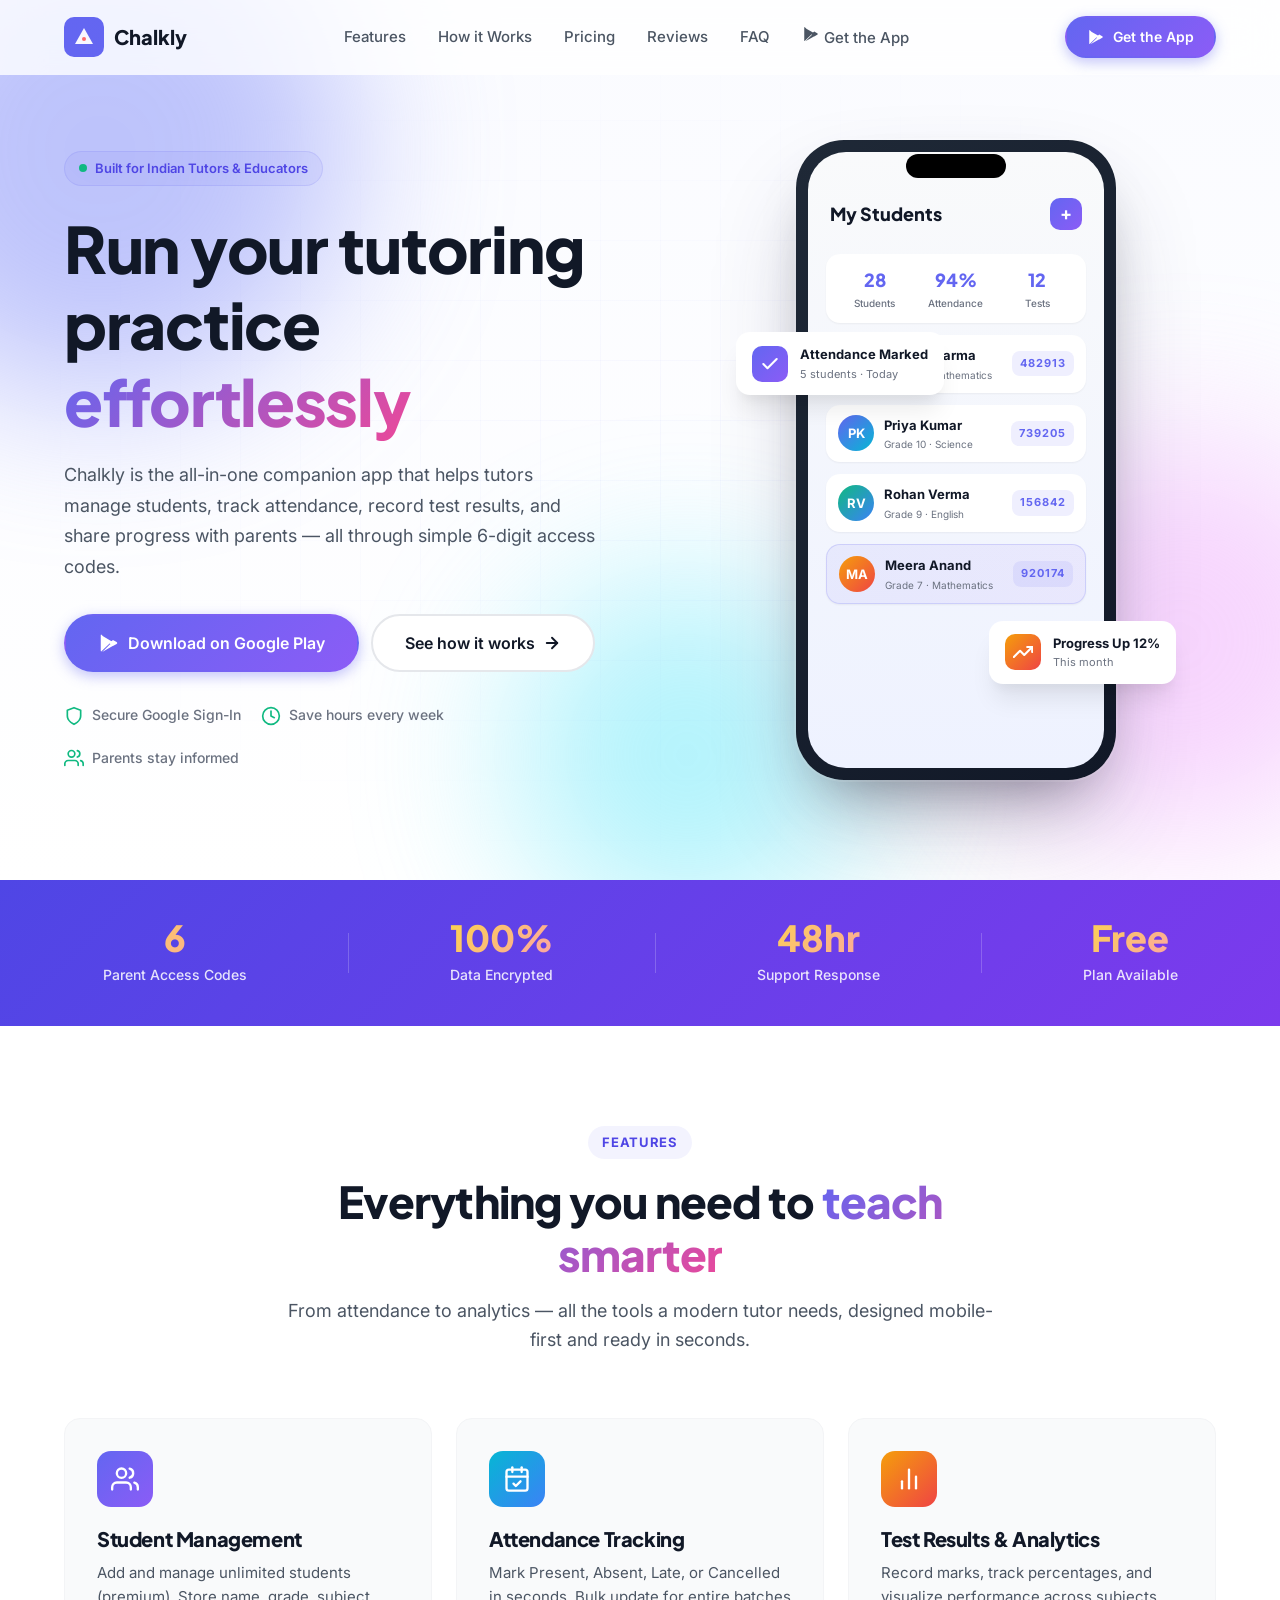
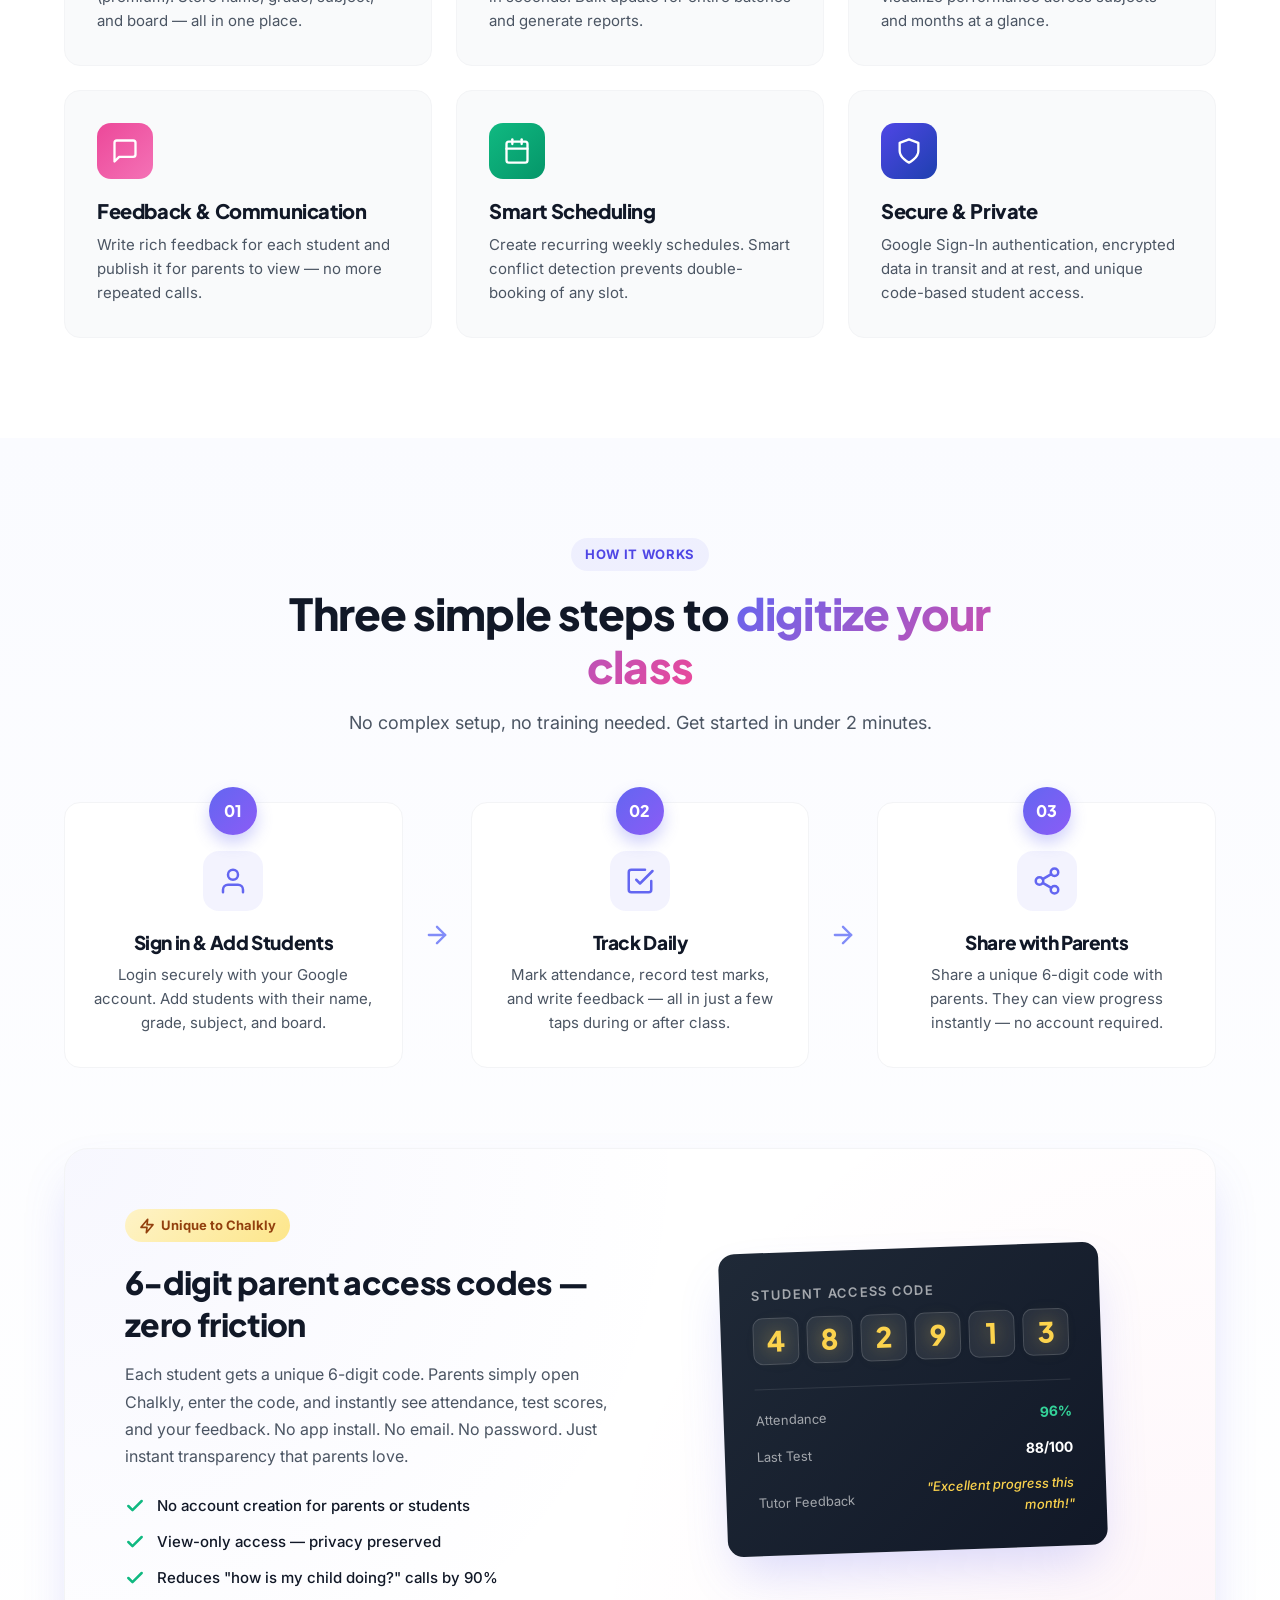
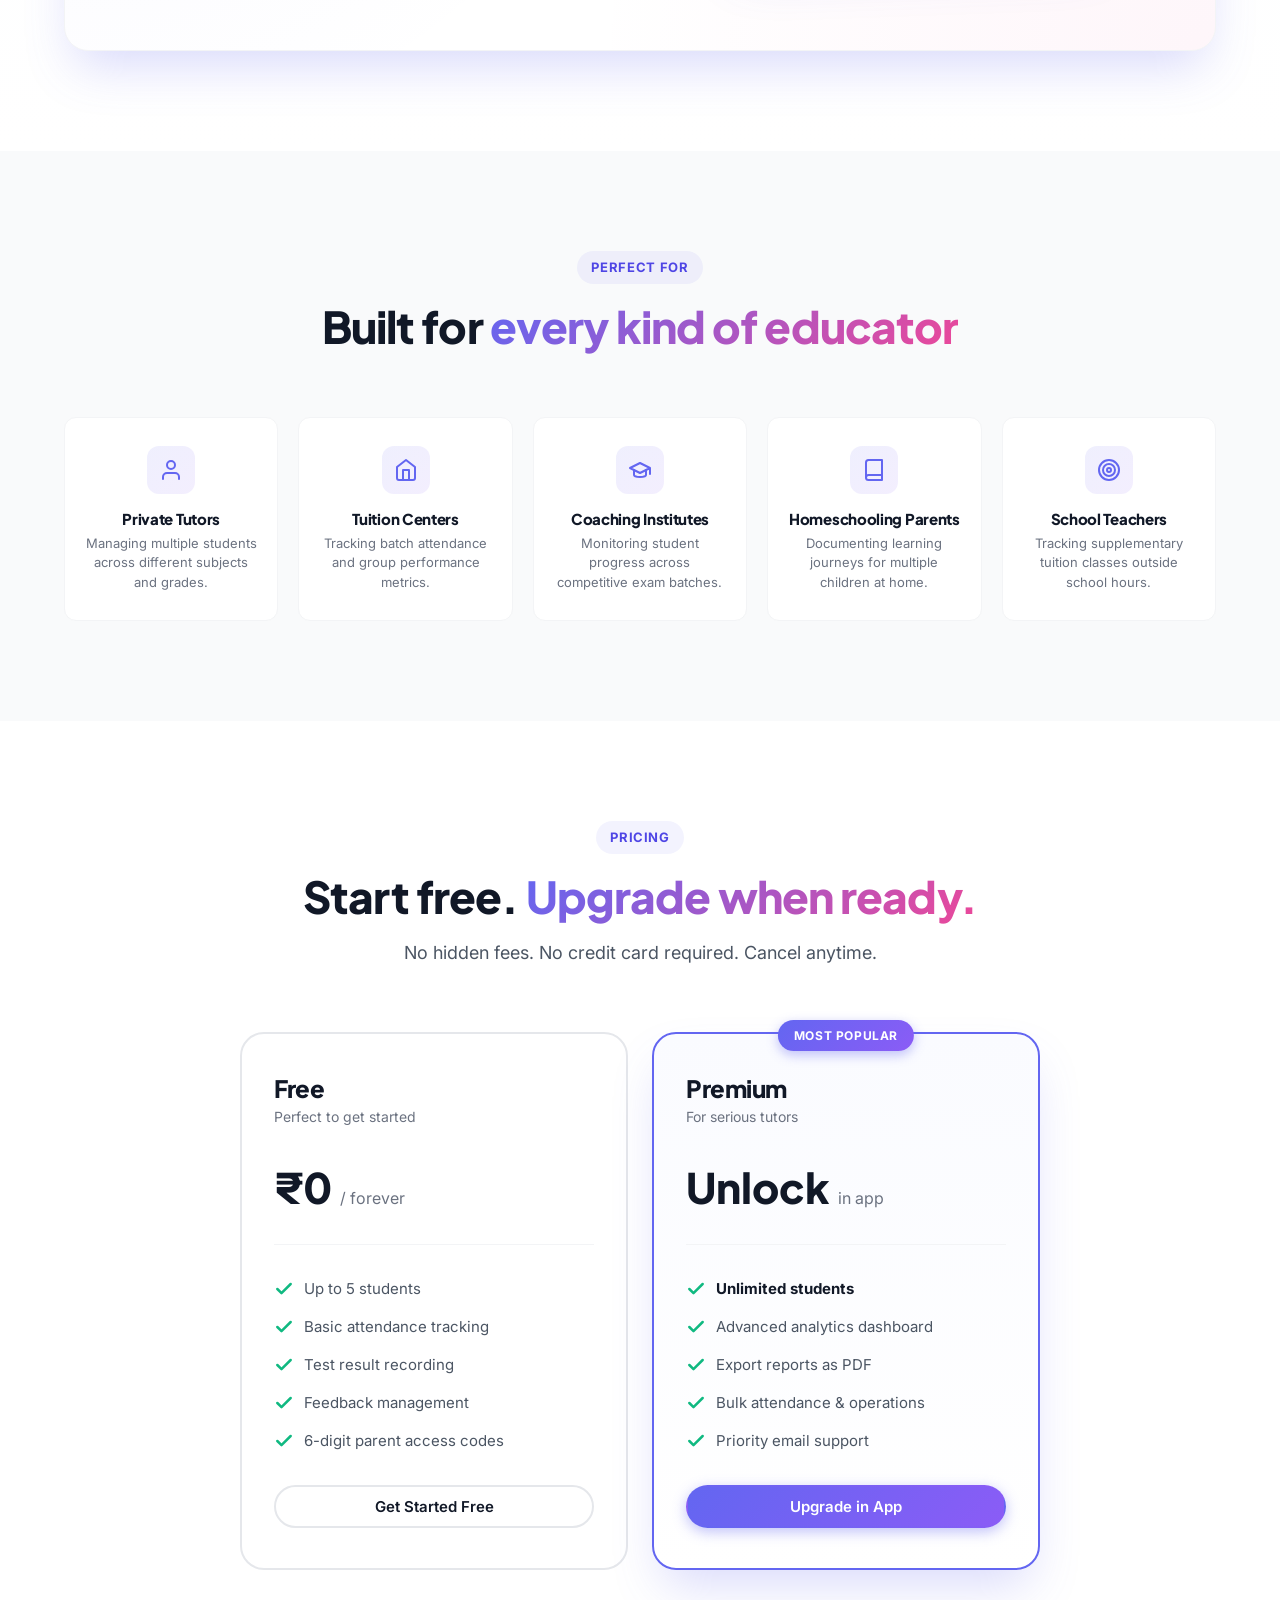
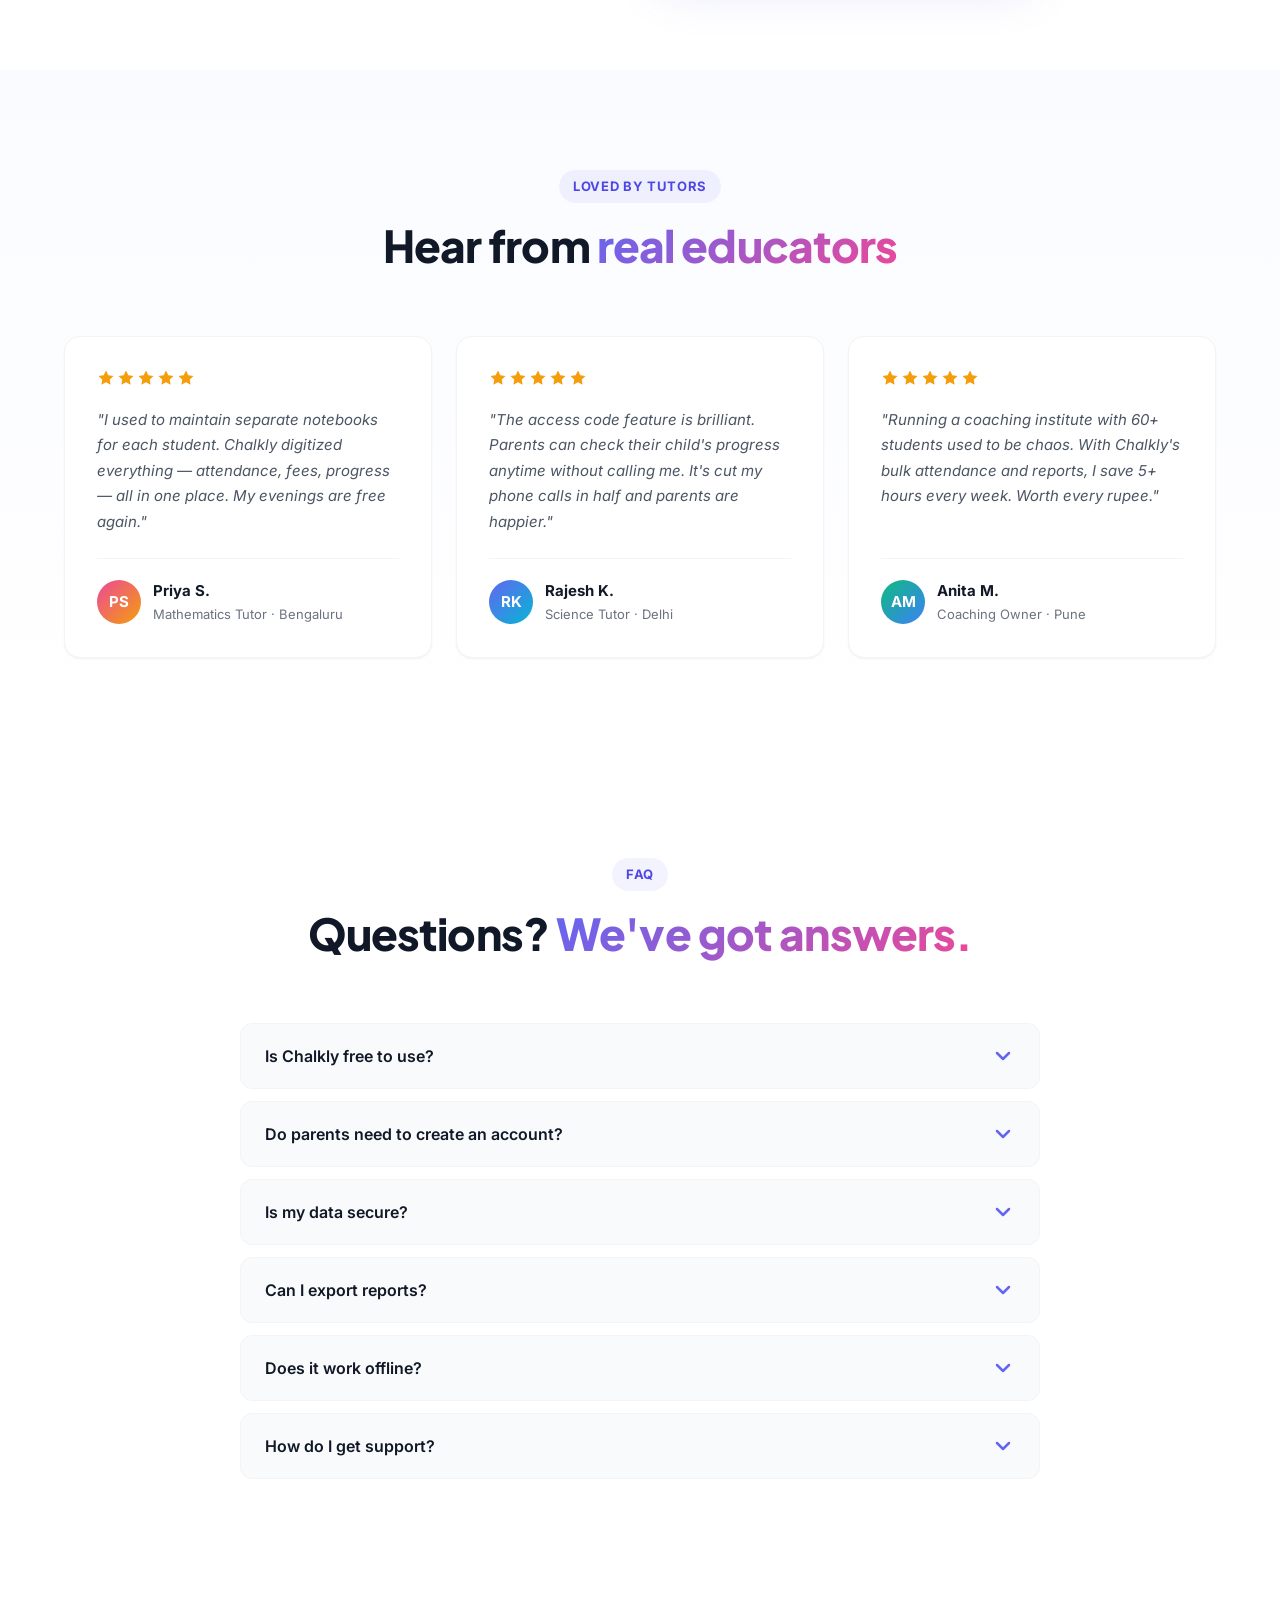
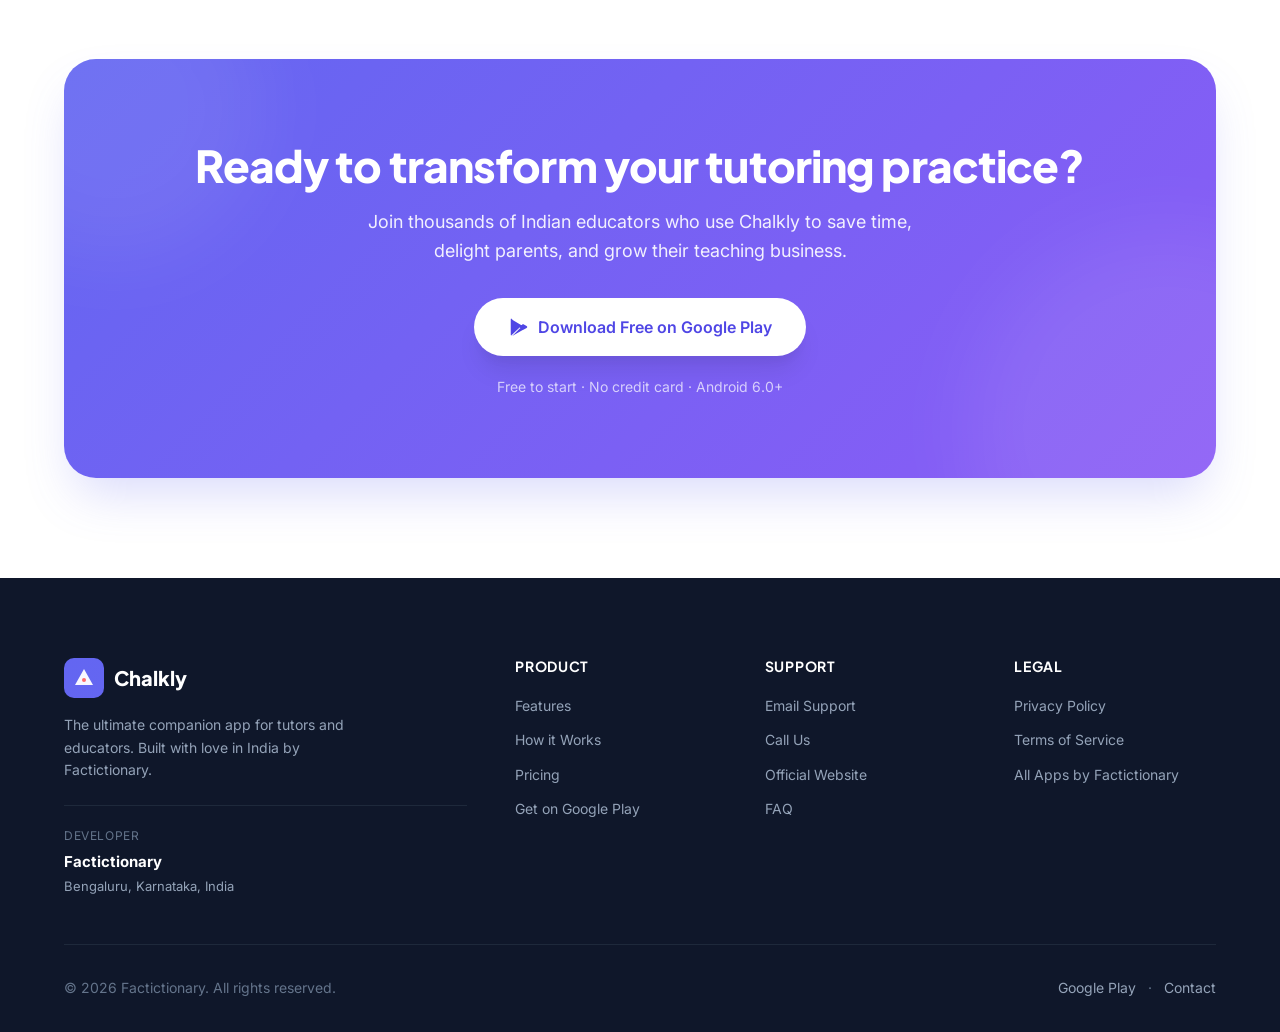
==== index.html @ 1efca24e "Add files via upload" ====
<!DOCTYPE html>
<html lang="en">
<head>
    <meta charset="UTF-8">
    <meta name="viewport" content="width=device-width, initial-scale=1.0">
    <title>Chalkly - Tutor's Assistant | Smart Teaching Management App</title>
    <meta name="description" content="Chalkly is the ultimate companion app for tutors and educators. Manage students, track attendance, monitor test results, and share progress with parents through simple access codes.">
    <meta name="keywords" content="tutor app, teaching assistant, student management, attendance tracking, education app, Chalkly, Factictionary, tutor software India">
    <meta name="author" content="Factictionary">
    <meta property="og:title" content="Chalkly - Tutor's Assistant">
    <meta property="og:description" content="The ultimate companion app for tutors. Manage students, attendance, tests, and parent communication in one place.">
    <meta property="og:type" content="website">
    <meta property="og:url" content="https://chalkly.factictionary.in">
    <link rel="canonical" href="https://chalkly.factictionary.in">
    <link rel="preconnect" href="https://fonts.googleapis.com">
    <link rel="preconnect" href="https://fonts.gstatic.com" crossorigin>
    <link href="https://fonts.googleapis.com/css2?family=Inter:wght@400;500;600;700;800;900&family=Plus+Jakarta+Sans:wght@600;700;800&display=swap" rel="stylesheet">
    <link rel="stylesheet" href="styles.css">
    <link rel="icon" type="image/svg+xml" href="assets/favicon.svg">
</head>
<body>

<!-- ============== NAVIGATION ============== -->
<nav class="navbar" id="navbar">
    <div class="container nav-container">
        <a href="#home" class="nav-brand">
            <span class="brand-logo">
                <svg viewBox="0 0 40 40" fill="none" xmlns="http://www.w3.org/2000/svg">
                    <rect width="40" height="40" rx="10" fill="url(#brandGrad)"/>
                    <path d="M11 27L20 11L29 27H11Z" fill="white" opacity="0.95"/>
                    <circle cx="20" cy="22" r="2" fill="#FF6B6B"/>
                    <defs>
                        <linearGradient id="brandGrad" x1="0" y1="0" x2="40" y2="40">
                            <stop offset="0%" stop-color="#6366F1"/>
                            <stop offset="100%" stop-color="#8B5CF6"/>
                        </linearGradient>
                    </defs>
                </svg>
            </span>
            <span class="brand-text">Chalkly</span>
        </a>
        <div class="nav-links" id="navLinks">
            <a href="#features">Features</a>
            <a href="#how-it-works">How it Works</a>
            <a href="#pricing">Pricing</a>
            <a href="#testimonials">Reviews</a>
            <a href="#faq">FAQ</a>
            <a href="https://play.google.com/store/apps/details?id=in.factictionary.chalkly" target="_blank" rel="noopener" class="nav-mobile-cta">
                <svg width="18" height="18" viewBox="0 0 24 24" fill="currentColor"><path d="M3 20.5V3.5c0-.4.2-.7.5-.9l9.7 9.4-9.7 9.4c-.3-.2-.5-.5-.5-.9zm10.4-7.5L4.6 4.2l12.4 7.2-3.6 1.6zm0 0l3.6 1.6-12.4 7.2 8.8-8.8zM21 12c0 .5-.3.9-.7 1.1l-4 2.3-3.7-3.4 3.7-3.4 4 2.3c.4.2.7.6.7 1.1z"/></svg>
                Get the App
            </a>
        </div>
        <a href="https://play.google.com/store/apps/details?id=in.factictionary.chalkly" target="_blank" rel="noopener" class="btn btn-primary nav-cta">
            <svg width="18" height="18" viewBox="0 0 24 24" fill="currentColor"><path d="M3 20.5V3.5c0-.4.2-.7.5-.9l9.7 9.4-9.7 9.4c-.3-.2-.5-.5-.5-.9zm10.4-7.5L4.6 4.2l12.4 7.2-3.6 1.6zm0 0l3.6 1.6-12.4 7.2 8.8-8.8zM21 12c0 .5-.3.9-.7 1.1l-4 2.3-3.7-3.4 3.7-3.4 4 2.3c.4.2.7.6.7 1.1z"/></svg>
            Get the App
        </a>
        <button class="nav-toggle" id="navToggle" aria-label="Menu">
            <span></span><span></span><span></span>
        </button>
    </div>
</nav>
<div class="nav-overlay" id="navOverlay"></div>

<!-- ============== HERO SECTION ============== -->
<section class="hero" id="home">
    <div class="hero-bg">
        <div class="blob blob-1"></div>
        <div class="blob blob-2"></div>
        <div class="blob blob-3"></div>
        <div class="grid-overlay"></div>
    </div>
    <div class="container hero-container">
        <div class="hero-content">
            <div class="hero-badge">
                <span class="pulse-dot"></span>
                <span>Built for Indian Tutors & Educators</span>
            </div>
            <h1 class="hero-title">
                Run your tutoring<br>
                practice <span class="text-gradient">effortlessly</span>
            </h1>
            <p class="hero-subtitle">
                Chalkly is the all-in-one companion app that helps tutors manage students,
                track attendance, record test results, and share progress with parents —
                all through simple 6-digit access codes.
            </p>
            <div class="hero-actions">
                <a href="https://play.google.com/store/apps/details?id=in.factictionary.chalkly" target="_blank" rel="noopener" class="btn btn-primary btn-lg">
                    <svg width="22" height="22" viewBox="0 0 24 24" fill="currentColor"><path d="M3 20.5V3.5c0-.4.2-.7.5-.9l9.7 9.4-9.7 9.4c-.3-.2-.5-.5-.5-.9zm10.4-7.5L4.6 4.2l12.4 7.2-3.6 1.6zm0 0l3.6 1.6-12.4 7.2 8.8-8.8zM21 12c0 .5-.3.9-.7 1.1l-4 2.3-3.7-3.4 3.7-3.4 4 2.3c.4.2.7.6.7 1.1z"/></svg>
                    Download on Google Play
                </a>
                <a href="#how-it-works" class="btn btn-secondary btn-lg">
                    See how it works
                    <svg width="18" height="18" viewBox="0 0 24 24" fill="none" stroke="currentColor" stroke-width="2.5" stroke-linecap="round" stroke-linejoin="round"><line x1="5" y1="12" x2="19" y2="12"/><polyline points="12 5 19 12 12 19"/></svg>
                </a>
            </div>
            <div class="hero-trust">
                <div class="trust-item">
                    <svg width="20" height="20" viewBox="0 0 24 24" fill="none" stroke="currentColor" stroke-width="2" stroke-linecap="round" stroke-linejoin="round"><path d="M12 22s8-4 8-10V5l-8-3-8 3v7c0 6 8 10 8 10z"/></svg>
                    <span>Secure Google Sign-In</span>
                </div>
                <div class="trust-item">
                    <svg width="20" height="20" viewBox="0 0 24 24" fill="none" stroke="currentColor" stroke-width="2" stroke-linecap="round" stroke-linejoin="round"><circle cx="12" cy="12" r="10"/><polyline points="12 6 12 12 16 14"/></svg>
                    <span>Save hours every week</span>
                </div>
                <div class="trust-item">
                    <svg width="20" height="20" viewBox="0 0 24 24" fill="none" stroke="currentColor" stroke-width="2" stroke-linecap="round" stroke-linejoin="round"><path d="M17 21v-2a4 4 0 0 0-4-4H5a4 4 0 0 0-4 4v2"/><circle cx="9" cy="7" r="4"/><path d="M23 21v-2a4 4 0 0 0-3-3.87"/><path d="M16 3.13a4 4 0 0 1 0 7.75"/></svg>
                    <span>Parents stay informed</span>
                </div>
            </div>
        </div>
        <div class="hero-visual">
            <div class="phone-mockup">
                <div class="phone-frame">
                    <div class="phone-notch"></div>
                    <div class="phone-screen">
                        <div class="app-header-bar">
                            <div class="app-bar-title">My Students</div>
                            <div class="app-bar-icon">+</div>
                        </div>
                        <div class="app-stats-row">
                            <div class="mini-stat">
                                <div class="mini-stat-num">28</div>
                                <div class="mini-stat-label">Students</div>
                            </div>
                            <div class="mini-stat">
                                <div class="mini-stat-num">94%</div>
                                <div class="mini-stat-label">Attendance</div>
                            </div>
                            <div class="mini-stat">
                                <div class="mini-stat-num">12</div>
                                <div class="mini-stat-label">Tests</div>
                            </div>
                        </div>
                        <div class="app-card">
                            <div class="card-avatar avatar-1">AS</div>
                            <div class="card-info">
                                <div class="card-name">Aarav Sharma</div>
                                <div class="card-meta">Grade 8 · Mathematics</div>
                            </div>
                            <div class="card-code">482913</div>
                        </div>
                        <div class="app-card">
                            <div class="card-avatar avatar-2">PK</div>
                            <div class="card-info">
                                <div class="card-name">Priya Kumar</div>
                                <div class="card-meta">Grade 10 · Science</div>
                            </div>
                            <div class="card-code">739205</div>
                        </div>
                        <div class="app-card">
                            <div class="card-avatar avatar-3">RV</div>
                            <div class="card-info">
                                <div class="card-name">Rohan Verma</div>
                                <div class="card-meta">Grade 9 · English</div>
                            </div>
                            <div class="card-code">156842</div>
                        </div>
                        <div class="app-card highlight">
                            <div class="card-avatar avatar-4">MA</div>
                            <div class="card-info">
                                <div class="card-name">Meera Anand</div>
                                <div class="card-meta">Grade 7 · Mathematics</div>
                            </div>
                            <div class="card-code">920174</div>
                        </div>
                    </div>
                </div>
                <div class="floating-card fc-1">
                    <div class="fc-icon">
                        <svg width="20" height="20" viewBox="0 0 24 24" fill="none" stroke="white" stroke-width="2.5" stroke-linecap="round" stroke-linejoin="round"><polyline points="20 6 9 17 4 12"/></svg>
                    </div>
                    <div>
                        <div class="fc-title">Attendance Marked</div>
                        <div class="fc-sub">5 students · Today</div>
                    </div>
                </div>
                <div class="floating-card fc-2">
                    <div class="fc-icon" style="background: linear-gradient(135deg, #F59E0B, #EF4444);">
                        <svg width="20" height="20" viewBox="0 0 24 24" fill="none" stroke="white" stroke-width="2.5" stroke-linecap="round" stroke-linejoin="round"><polyline points="23 6 13.5 15.5 8.5 10.5 1 18"/><polyline points="17 6 23 6 23 12"/></svg>
                    </div>
                    <div>
                        <div class="fc-title">Progress Up 12%</div>
                        <div class="fc-sub">This month</div>
                    </div>
                </div>
            </div>
        </div>
    </div>
</section>

<!-- ============== STATS BAR ============== -->
<section class="stats-bar">
    <div class="container stats-container">
        <div class="stat-item">
            <div class="stat-num">6-digit</div>
            <div class="stat-label">Parent Access Codes</div>
        </div>
        <div class="stat-divider"></div>
        <div class="stat-item">
            <div class="stat-num">100%</div>
            <div class="stat-label">Data Encrypted</div>
        </div>
        <div class="stat-divider"></div>
        <div class="stat-item">
            <div class="stat-num">48hr</div>
            <div class="stat-label">Support Response</div>
        </div>
        <div class="stat-divider"></div>
        <div class="stat-item">
            <div class="stat-num">Free</div>
            <div class="stat-label">Plan Available</div>
        </div>
    </div>
</section>

<!-- ============== FEATURES ============== -->
<section class="features" id="features">
    <div class="container">
        <div class="section-header">
            <span class="section-tag">Features</span>
            <h2 class="section-title">Everything you need to <span class="text-gradient">teach smarter</span></h2>
            <p class="section-subtitle">From attendance to analytics — all the tools a modern tutor needs, designed mobile-first and ready in seconds.</p>
        </div>
        <div class="features-grid">
            <div class="feature-card">
                <div class="feature-icon icon-1">
                    <svg viewBox="0 0 24 24" fill="none" stroke="currentColor" stroke-width="2" stroke-linecap="round" stroke-linejoin="round"><path d="M17 21v-2a4 4 0 0 0-4-4H5a4 4 0 0 0-4 4v2"/><circle cx="9" cy="7" r="4"/><path d="M23 21v-2a4 4 0 0 0-3-3.87"/><path d="M16 3.13a4 4 0 0 1 0 7.75"/></svg>
                </div>
                <h3>Student Management</h3>
                <p>Add and manage unlimited students (premium). Store name, grade, subject, and board — all in one place.</p>
            </div>
            <div class="feature-card">
                <div class="feature-icon icon-2">
                    <svg viewBox="0 0 24 24" fill="none" stroke="currentColor" stroke-width="2" stroke-linecap="round" stroke-linejoin="round"><rect x="3" y="4" width="18" height="18" rx="2" ry="2"/><line x1="16" y1="2" x2="16" y2="6"/><line x1="8" y1="2" x2="8" y2="6"/><line x1="3" y1="10" x2="21" y2="10"/><polyline points="9 16 11 18 15 14"/></svg>
                </div>
                <h3>Attendance Tracking</h3>
                <p>Mark Present, Absent, Late, or Cancelled in seconds. Bulk update for entire batches and generate reports.</p>
            </div>
            <div class="feature-card">
                <div class="feature-icon icon-3">
                    <svg viewBox="0 0 24 24" fill="none" stroke="currentColor" stroke-width="2" stroke-linecap="round" stroke-linejoin="round"><line x1="18" y1="20" x2="18" y2="10"/><line x1="12" y1="20" x2="12" y2="4"/><line x1="6" y1="20" x2="6" y2="14"/></svg>
                </div>
                <h3>Test Results & Analytics</h3>
                <p>Record marks, track percentages, and visualize performance across subjects and months at a glance.</p>
            </div>
            <div class="feature-card">
                <div class="feature-icon icon-4">
                    <svg viewBox="0 0 24 24" fill="none" stroke="currentColor" stroke-width="2" stroke-linecap="round" stroke-linejoin="round"><path d="M21 15a2 2 0 0 1-2 2H7l-4 4V5a2 2 0 0 1 2-2h14a2 2 0 0 1 2 2z"/></svg>
                </div>
                <h3>Feedback & Communication</h3>
                <p>Write rich feedback for each student and publish it for parents to view — no more repeated calls.</p>
            </div>
            <div class="feature-card">
                <div class="feature-icon icon-5">
                    <svg viewBox="0 0 24 24" fill="none" stroke="currentColor" stroke-width="2" stroke-linecap="round" stroke-linejoin="round"><rect x="3" y="4" width="18" height="18" rx="2" ry="2"/><line x1="16" y1="2" x2="16" y2="6"/><line x1="8" y1="2" x2="8" y2="6"/><line x1="3" y1="10" x2="21" y2="10"/></svg>
                </div>
                <h3>Smart Scheduling</h3>
                <p>Create recurring weekly schedules. Smart conflict detection prevents double-booking of any slot.</p>
            </div>
            <div class="feature-card">
                <div class="feature-icon icon-6">
                    <svg viewBox="0 0 24 24" fill="none" stroke="currentColor" stroke-width="2" stroke-linecap="round" stroke-linejoin="round"><path d="M12 22s8-4 8-10V5l-8-3-8 3v7c0 6 8 10 8 10z"/></svg>
                </div>
                <h3>Secure & Private</h3>
                <p>Google Sign-In authentication, encrypted data in transit and at rest, and unique code-based student access.</p>
            </div>
        </div>
    </div>
</section>

<!-- ============== HOW IT WORKS ============== -->
<section class="how-it-works" id="how-it-works">
    <div class="container">
        <div class="section-header">
            <span class="section-tag">How it works</span>
            <h2 class="section-title">Three simple steps to <span class="text-gradient">digitize your class</span></h2>
            <p class="section-subtitle">No complex setup, no training needed. Get started in under 2 minutes.</p>
        </div>
        <div class="steps-grid">
            <div class="step-card">
                <div class="step-number">01</div>
                <div class="step-icon">
                    <svg viewBox="0 0 24 24" fill="none" stroke="currentColor" stroke-width="2" stroke-linecap="round" stroke-linejoin="round"><path d="M20 21v-2a4 4 0 0 0-4-4H8a4 4 0 0 0-4 4v2"/><circle cx="12" cy="7" r="4"/></svg>
                </div>
                <h3>Sign in & Add Students</h3>
                <p>Login securely with your Google account. Add students with their name, grade, subject, and board.</p>
            </div>
            <div class="step-arrow">
                <svg viewBox="0 0 24 24" fill="none" stroke="currentColor" stroke-width="2" stroke-linecap="round" stroke-linejoin="round"><line x1="5" y1="12" x2="19" y2="12"/><polyline points="12 5 19 12 12 19"/></svg>
            </div>
            <div class="step-card">
                <div class="step-number">02</div>
                <div class="step-icon">
                    <svg viewBox="0 0 24 24" fill="none" stroke="currentColor" stroke-width="2" stroke-linecap="round" stroke-linejoin="round"><polyline points="9 11 12 14 22 4"/><path d="M21 12v7a2 2 0 0 1-2 2H5a2 2 0 0 1-2-2V5a2 2 0 0 1 2-2h11"/></svg>
                </div>
                <h3>Track Daily</h3>
                <p>Mark attendance, record test marks, and write feedback — all in just a few taps during or after class.</p>
            </div>
            <div class="step-arrow">
                <svg viewBox="0 0 24 24" fill="none" stroke="currentColor" stroke-width="2" stroke-linecap="round" stroke-linejoin="round"><line x1="5" y1="12" x2="19" y2="12"/><polyline points="12 5 19 12 12 19"/></svg>
            </div>
            <div class="step-card">
                <div class="step-number">03</div>
                <div class="step-icon">
                    <svg viewBox="0 0 24 24" fill="none" stroke="currentColor" stroke-width="2" stroke-linecap="round" stroke-linejoin="round"><circle cx="18" cy="5" r="3"/><circle cx="6" cy="12" r="3"/><circle cx="18" cy="19" r="3"/><line x1="8.59" y1="13.51" x2="15.42" y2="17.49"/><line x1="15.41" y1="6.51" x2="8.59" y2="10.49"/></svg>
                </div>
                <h3>Share with Parents</h3>
                <p>Share a unique 6-digit code with parents. They can view progress instantly — no account required.</p>
            </div>
        </div>

        <!-- Highlighted feature: 6-digit access -->
        <div class="highlight-feature">
            <div class="highlight-content">
                <div class="highlight-tag">
                    <svg width="16" height="16" viewBox="0 0 24 24" fill="none" stroke="currentColor" stroke-width="2.5" stroke-linecap="round" stroke-linejoin="round"><polygon points="13 2 3 14 12 14 11 22 21 10 12 10 13 2"/></svg>
                    Unique to Chalkly
                </div>
                <h3>6-digit parent access codes — zero friction</h3>
                <p>Each student gets a unique 6-digit code. Parents simply open Chalkly, enter the code, and instantly see attendance, test scores, and your feedback. No app install. No email. No password. Just instant transparency that parents love.</p>
                <ul class="highlight-list">
                    <li>
                        <svg width="20" height="20" viewBox="0 0 24 24" fill="none" stroke="currentColor" stroke-width="3" stroke-linecap="round" stroke-linejoin="round"><polyline points="20 6 9 17 4 12"/></svg>
                        No account creation for parents or students
                    </li>
                    <li>
                        <svg width="20" height="20" viewBox="0 0 24 24" fill="none" stroke="currentColor" stroke-width="3" stroke-linecap="round" stroke-linejoin="round"><polyline points="20 6 9 17 4 12"/></svg>
                        View-only access — privacy preserved
                    </li>
                    <li>
                        <svg width="20" height="20" viewBox="0 0 24 24" fill="none" stroke="currentColor" stroke-width="3" stroke-linecap="round" stroke-linejoin="round"><polyline points="20 6 9 17 4 12"/></svg>
                        Reduces "how is my child doing?" calls by 90%
                    </li>
                </ul>
            </div>
            <div class="highlight-visual">
                <div class="code-display">
                    <div class="code-label">Student Access Code</div>
                    <div class="code-digits">
                        <span>4</span><span>8</span><span>2</span><span>9</span><span>1</span><span>3</span>
                    </div>
                    <div class="code-result">
                        <div class="result-row">
                            <div class="result-label">Attendance</div>
                            <div class="result-value success">96%</div>
                        </div>
                        <div class="result-row">
                            <div class="result-label">Last Test</div>
                            <div class="result-value">88/100</div>
                        </div>
                        <div class="result-row">
                            <div class="result-label">Tutor Feedback</div>
                            <div class="result-value feedback">"Excellent progress this month!"</div>
                        </div>
                    </div>
                </div>
            </div>
        </div>
    </div>
</section>

<!-- ============== USE CASES ============== -->
<section class="use-cases">
    <div class="container">
        <div class="section-header">
            <span class="section-tag">Perfect for</span>
            <h2 class="section-title">Built for <span class="text-gradient">every kind of educator</span></h2>
        </div>
        <div class="usecase-grid">
            <div class="usecase-card">
                <div class="usecase-icon">
                    <svg viewBox="0 0 24 24" fill="none" stroke="currentColor" stroke-width="2" stroke-linecap="round" stroke-linejoin="round"><path d="M20 21v-2a4 4 0 0 0-4-4H8a4 4 0 0 0-4 4v2"/><circle cx="12" cy="7" r="4"/></svg>
                </div>
                <h4>Private Tutors</h4>
                <p>Managing multiple students across different subjects and grades.</p>
            </div>
            <div class="usecase-card">
                <div class="usecase-icon">
                    <svg viewBox="0 0 24 24" fill="none" stroke="currentColor" stroke-width="2" stroke-linecap="round" stroke-linejoin="round"><path d="M3 9l9-7 9 7v11a2 2 0 0 1-2 2H5a2 2 0 0 1-2-2z"/><polyline points="9 22 9 12 15 12 15 22"/></svg>
                </div>
                <h4>Tuition Centers</h4>
                <p>Tracking batch attendance and group performance metrics.</p>
            </div>
            <div class="usecase-card">
                <div class="usecase-icon">
                    <svg viewBox="0 0 24 24" fill="none" stroke="currentColor" stroke-width="2" stroke-linecap="round" stroke-linejoin="round"><path d="M22 10v6M2 10l10-5 10 5-10 5z"/><path d="M6 12v5c0 1.1 2.7 2 6 2s6-.9 6-2v-5"/></svg>
                </div>
                <h4>Coaching Institutes</h4>
                <p>Monitoring student progress across competitive exam batches.</p>
            </div>
            <div class="usecase-card">
                <div class="usecase-icon">
                    <svg viewBox="0 0 24 24" fill="none" stroke="currentColor" stroke-width="2" stroke-linecap="round" stroke-linejoin="round"><path d="M4 19.5A2.5 2.5 0 0 1 6.5 17H20"/><path d="M6.5 2H20v20H6.5A2.5 2.5 0 0 1 4 19.5v-15A2.5 2.5 0 0 1 6.5 2z"/></svg>
                </div>
                <h4>Homeschooling Parents</h4>
                <p>Documenting learning journeys for multiple children at home.</p>
            </div>
            <div class="usecase-card">
                <div class="usecase-icon">
                    <svg viewBox="0 0 24 24" fill="none" stroke="currentColor" stroke-width="2" stroke-linecap="round" stroke-linejoin="round"><circle cx="12" cy="12" r="10"/><circle cx="12" cy="12" r="6"/><circle cx="12" cy="12" r="2"/></svg>
                </div>
                <h4>School Teachers</h4>
                <p>Tracking supplementary tuition classes outside school hours.</p>
            </div>
        </div>
    </div>
</section>

<!-- ============== PRICING ============== -->
<section class="pricing" id="pricing">
    <div class="container">
        <div class="section-header">
            <span class="section-tag">Pricing</span>
            <h2 class="section-title">Start free. <span class="text-gradient">Upgrade when ready.</span></h2>
            <p class="section-subtitle">No hidden fees. No credit card required. Cancel anytime.</p>
        </div>
        <div class="pricing-grid">
            <div class="pricing-card">
                <div class="pricing-header">
                    <h3>Free</h3>
                    <p>Perfect to get started</p>
                </div>
                <div class="pricing-amount">
                    <span class="price">₹0</span>
                    <span class="period">/ forever</span>
                </div>
                <ul class="pricing-features">
                    <li>
                        <svg width="20" height="20" viewBox="0 0 24 24" fill="none" stroke="currentColor" stroke-width="3" stroke-linecap="round" stroke-linejoin="round"><polyline points="20 6 9 17 4 12"/></svg>
                        Up to 5 students
                    </li>
                    <li>
                        <svg width="20" height="20" viewBox="0 0 24 24" fill="none" stroke="currentColor" stroke-width="3" stroke-linecap="round" stroke-linejoin="round"><polyline points="20 6 9 17 4 12"/></svg>
                        Basic attendance tracking
                    </li>
                    <li>
                        <svg width="20" height="20" viewBox="0 0 24 24" fill="none" stroke="currentColor" stroke-width="3" stroke-linecap="round" stroke-linejoin="round"><polyline points="20 6 9 17 4 12"/></svg>
                        Test result recording
                    </li>
                    <li>
                        <svg width="20" height="20" viewBox="0 0 24 24" fill="none" stroke="currentColor" stroke-width="3" stroke-linecap="round" stroke-linejoin="round"><polyline points="20 6 9 17 4 12"/></svg>
                        Feedback management
                    </li>
                    <li>
                        <svg width="20" height="20" viewBox="0 0 24 24" fill="none" stroke="currentColor" stroke-width="3" stroke-linecap="round" stroke-linejoin="round"><polyline points="20 6 9 17 4 12"/></svg>
                        6-digit parent access codes
                    </li>
                </ul>
                <a href="https://play.google.com/store/apps/details?id=in.factictionary.chalkly" target="_blank" rel="noopener" class="btn btn-secondary btn-full">
                    Get Started Free
                </a>
            </div>
            <div class="pricing-card featured">
                <div class="pricing-badge">Most Popular</div>
                <div class="pricing-header">
                    <h3>Premium</h3>
                    <p>For serious tutors</p>
                </div>
                <div class="pricing-amount">
                    <span class="price">Unlock</span>
                    <span class="period">in app</span>
                </div>
                <ul class="pricing-features">
                    <li>
                        <svg width="20" height="20" viewBox="0 0 24 24" fill="none" stroke="currentColor" stroke-width="3" stroke-linecap="round" stroke-linejoin="round"><polyline points="20 6 9 17 4 12"/></svg>
                        <strong>Unlimited students</strong>
                    </li>
                    <li>
                        <svg width="20" height="20" viewBox="0 0 24 24" fill="none" stroke="currentColor" stroke-width="3" stroke-linecap="round" stroke-linejoin="round"><polyline points="20 6 9 17 4 12"/></svg>
                        Advanced analytics dashboard
                    </li>
                    <li>
                        <svg width="20" height="20" viewBox="0 0 24 24" fill="none" stroke="currentColor" stroke-width="3" stroke-linecap="round" stroke-linejoin="round"><polyline points="20 6 9 17 4 12"/></svg>
                        Export reports as PDF
                    </li>
                    <li>
                        <svg width="20" height="20" viewBox="0 0 24 24" fill="none" stroke="currentColor" stroke-width="3" stroke-linecap="round" stroke-linejoin="round"><polyline points="20 6 9 17 4 12"/></svg>
                        Bulk attendance & operations
                    </li>
                    <li>
                        <svg width="20" height="20" viewBox="0 0 24 24" fill="none" stroke="currentColor" stroke-width="3" stroke-linecap="round" stroke-linejoin="round"><polyline points="20 6 9 17 4 12"/></svg>
                        Priority email support
                    </li>
                </ul>
                <a href="https://play.google.com/store/apps/details?id=in.factictionary.chalkly" target="_blank" rel="noopener" class="btn btn-primary btn-full">
                    Upgrade in App
                </a>
            </div>
        </div>
    </div>
</section>

<!-- ============== TESTIMONIALS ============== -->
<section class="testimonials" id="testimonials">
    <div class="container">
        <div class="section-header">
            <span class="section-tag">Loved by tutors</span>
            <h2 class="section-title">Hear from <span class="text-gradient">real educators</span></h2>
        </div>
        <div class="testimonials-grid">
            <div class="testimonial-card">
                <div class="stars">
                    <svg width="18" height="18" viewBox="0 0 24 24" fill="#F59E0B"><polygon points="12 2 15.09 8.26 22 9.27 17 14.14 18.18 21.02 12 17.77 5.82 21.02 7 14.14 2 9.27 8.91 8.26 12 2"/></svg>
                    <svg width="18" height="18" viewBox="0 0 24 24" fill="#F59E0B"><polygon points="12 2 15.09 8.26 22 9.27 17 14.14 18.18 21.02 12 17.77 5.82 21.02 7 14.14 2 9.27 8.91 8.26 12 2"/></svg>
                    <svg width="18" height="18" viewBox="0 0 24 24" fill="#F59E0B"><polygon points="12 2 15.09 8.26 22 9.27 17 14.14 18.18 21.02 12 17.77 5.82 21.02 7 14.14 2 9.27 8.91 8.26 12 2"/></svg>
                    <svg width="18" height="18" viewBox="0 0 24 24" fill="#F59E0B"><polygon points="12 2 15.09 8.26 22 9.27 17 14.14 18.18 21.02 12 17.77 5.82 21.02 7 14.14 2 9.27 8.91 8.26 12 2"/></svg>
                    <svg width="18" height="18" viewBox="0 0 24 24" fill="#F59E0B"><polygon points="12 2 15.09 8.26 22 9.27 17 14.14 18.18 21.02 12 17.77 5.82 21.02 7 14.14 2 9.27 8.91 8.26 12 2"/></svg>
                </div>
                <p class="testimonial-text">"I used to maintain separate notebooks for each student. Chalkly digitized everything — attendance, fees, progress — all in one place. My evenings are free again."</p>
                <div class="testimonial-author">
                    <div class="author-avatar" style="background: linear-gradient(135deg, #EC4899, #F59E0B);">PS</div>
                    <div>
                        <div class="author-name">Priya S.</div>
                        <div class="author-role">Mathematics Tutor · Bengaluru</div>
                    </div>
                </div>
            </div>
            <div class="testimonial-card">
                <div class="stars">
                    <svg width="18" height="18" viewBox="0 0 24 24" fill="#F59E0B"><polygon points="12 2 15.09 8.26 22 9.27 17 14.14 18.18 21.02 12 17.77 5.82 21.02 7 14.14 2 9.27 8.91 8.26 12 2"/></svg>
                    <svg width="18" height="18" viewBox="0 0 24 24" fill="#F59E0B"><polygon points="12 2 15.09 8.26 22 9.27 17 14.14 18.18 21.02 12 17.77 5.82 21.02 7 14.14 2 9.27 8.91 8.26 12 2"/></svg>
                    <svg width="18" height="18" viewBox="0 0 24 24" fill="#F59E0B"><polygon points="12 2 15.09 8.26 22 9.27 17 14.14 18.18 21.02 12 17.77 5.82 21.02 7 14.14 2 9.27 8.91 8.26 12 2"/></svg>
                    <svg width="18" height="18" viewBox="0 0 24 24" fill="#F59E0B"><polygon points="12 2 15.09 8.26 22 9.27 17 14.14 18.18 21.02 12 17.77 5.82 21.02 7 14.14 2 9.27 8.91 8.26 12 2"/></svg>
                    <svg width="18" height="18" viewBox="0 0 24 24" fill="#F59E0B"><polygon points="12 2 15.09 8.26 22 9.27 17 14.14 18.18 21.02 12 17.77 5.82 21.02 7 14.14 2 9.27 8.91 8.26 12 2"/></svg>
                </div>
                <p class="testimonial-text">"The access code feature is brilliant. Parents can check their child's progress anytime without calling me. It's cut my phone calls in half and parents are happier."</p>
                <div class="testimonial-author">
                    <div class="author-avatar" style="background: linear-gradient(135deg, #6366F1, #06B6D4);">RK</div>
                    <div>
                        <div class="author-name">Rajesh K.</div>
                        <div class="author-role">Science Tutor · Delhi</div>
                    </div>
                </div>
            </div>
            <div class="testimonial-card">
                <div class="stars">
                    <svg width="18" height="18" viewBox="0 0 24 24" fill="#F59E0B"><polygon points="12 2 15.09 8.26 22 9.27 17 14.14 18.18 21.02 12 17.77 5.82 21.02 7 14.14 2 9.27 8.91 8.26 12 2"/></svg>
                    <svg width="18" height="18" viewBox="0 0 24 24" fill="#F59E0B"><polygon points="12 2 15.09 8.26 22 9.27 17 14.14 18.18 21.02 12 17.77 5.82 21.02 7 14.14 2 9.27 8.91 8.26 12 2"/></svg>
                    <svg width="18" height="18" viewBox="0 0 24 24" fill="#F59E0B"><polygon points="12 2 15.09 8.26 22 9.27 17 14.14 18.18 21.02 12 17.77 5.82 21.02 7 14.14 2 9.27 8.91 8.26 12 2"/></svg>
                    <svg width="18" height="18" viewBox="0 0 24 24" fill="#F59E0B"><polygon points="12 2 15.09 8.26 22 9.27 17 14.14 18.18 21.02 12 17.77 5.82 21.02 7 14.14 2 9.27 8.91 8.26 12 2"/></svg>
                    <svg width="18" height="18" viewBox="0 0 24 24" fill="#F59E0B"><polygon points="12 2 15.09 8.26 22 9.27 17 14.14 18.18 21.02 12 17.77 5.82 21.02 7 14.14 2 9.27 8.91 8.26 12 2"/></svg>
                </div>
                <p class="testimonial-text">"Running a coaching institute with 60+ students used to be chaos. With Chalkly's bulk attendance and reports, I save 5+ hours every week. Worth every rupee."</p>
                <div class="testimonial-author">
                    <div class="author-avatar" style="background: linear-gradient(135deg, #10B981, #3B82F6);">AM</div>
                    <div>
                        <div class="author-name">Anita M.</div>
                        <div class="author-role">Coaching Owner · Pune</div>
                    </div>
                </div>
            </div>
        </div>
    </div>
</section>

<!-- ============== FAQ ============== -->
<section class="faq" id="faq">
    <div class="container">
        <div class="section-header">
            <span class="section-tag">FAQ</span>
            <h2 class="section-title">Questions? <span class="text-gradient">We've got answers.</span></h2>
        </div>
        <div class="faq-list">
            <div class="faq-item">
                <button class="faq-question">
                    <span>Is Chalkly free to use?</span>
                    <svg class="faq-icon" viewBox="0 0 24 24" fill="none" stroke="currentColor" stroke-width="2.5" stroke-linecap="round" stroke-linejoin="round"><polyline points="6 9 12 15 18 9"/></svg>
                </button>
                <div class="faq-answer">
                    <p>Yes! Chalkly offers a generous free plan with up to 5 students, basic attendance tracking, test recording, and feedback features. You can upgrade to Premium in-app to unlock unlimited students and advanced features.</p>
                </div>
            </div>
            <div class="faq-item">
                <button class="faq-question">
                    <span>Do parents need to create an account?</span>
                    <svg class="faq-icon" viewBox="0 0 24 24" fill="none" stroke="currentColor" stroke-width="2.5" stroke-linecap="round" stroke-linejoin="round"><polyline points="6 9 12 15 18 9"/></svg>
                </button>
                <div class="faq-answer">
                    <p>No. Parents and students access their information using a unique 6-digit code you generate for each student. No email, no password, no app download required — just instant access to attendance, test results, and your feedback.</p>
                </div>
            </div>
            <div class="faq-item">
                <button class="faq-question">
                    <span>Is my data secure?</span>
                    <svg class="faq-icon" viewBox="0 0 24 24" fill="none" stroke="currentColor" stroke-width="2.5" stroke-linecap="round" stroke-linejoin="round"><polyline points="6 9 12 15 18 9"/></svg>
                </button>
                <div class="faq-answer">
                    <p>Absolutely. Chalkly uses Google Sign-In for tutor authentication, and all data is encrypted in transit and at rest. We never share your data with third parties, and you can request deletion of your data at any time.</p>
                </div>
            </div>
            <div class="faq-item">
                <button class="faq-question">
                    <span>Can I export reports?</span>
                    <svg class="faq-icon" viewBox="0 0 24 24" fill="none" stroke="currentColor" stroke-width="2.5" stroke-linecap="round" stroke-linejoin="round"><polyline points="6 9 12 15 18 9"/></svg>
                </button>
                <div class="faq-answer">
                    <p>Yes — PDF report export is available on the Premium plan. Generate comprehensive student reports including attendance percentages, performance trends, and feedback summaries that you can share or print.</p>
                </div>
            </div>
            <div class="faq-item">
                <button class="faq-question">
                    <span>Does it work offline?</span>
                    <svg class="faq-icon" viewBox="0 0 24 24" fill="none" stroke="currentColor" stroke-width="2.5" stroke-linecap="round" stroke-linejoin="round"><polyline points="6 9 12 15 18 9"/></svg>
                </button>
                <div class="faq-answer">
                    <p>Chalkly is designed primarily for online use to ensure data syncs across your devices and parents see real-time updates. An active internet connection is recommended for the best experience.</p>
                </div>
            </div>
            <div class="faq-item">
                <button class="faq-question">
                    <span>How do I get support?</span>
                    <svg class="faq-icon" viewBox="0 0 24 24" fill="none" stroke="currentColor" stroke-width="2.5" stroke-linecap="round" stroke-linejoin="round"><polyline points="6 9 12 15 18 9"/></svg>
                </button>
                <div class="faq-answer">
                    <p>Reach out to us at <a href="mailto:factictionary@gmail.com">factictionary@gmail.com</a> or call <a href="tel:+919739783540">+91 97397 83540</a>. We typically respond within 48 hours, and Premium users receive priority support.</p>
                </div>
            </div>
        </div>
    </div>
</section>

<!-- ============== FINAL CTA ============== -->
<section class="cta-section">
    <div class="container">
        <div class="cta-card">
            <div class="cta-bg-shapes">
                <div class="cta-shape shape-1"></div>
                <div class="cta-shape shape-2"></div>
            </div>
            <div class="cta-content">
                <h2>Ready to transform your tutoring practice?</h2>
                <p>Join thousands of Indian educators who use Chalkly to save time, delight parents, and grow their teaching business.</p>
                <a href="https://play.google.com/store/apps/details?id=in.factictionary.chalkly" target="_blank" rel="noopener" class="btn btn-white btn-lg">
                    <svg width="22" height="22" viewBox="0 0 24 24" fill="currentColor"><path d="M3 20.5V3.5c0-.4.2-.7.5-.9l9.7 9.4-9.7 9.4c-.3-.2-.5-.5-.5-.9zm10.4-7.5L4.6 4.2l12.4 7.2-3.6 1.6zm0 0l3.6 1.6-12.4 7.2 8.8-8.8zM21 12c0 .5-.3.9-.7 1.1l-4 2.3-3.7-3.4 3.7-3.4 4 2.3c.4.2.7.6.7 1.1z"/></svg>
                    Download Free on Google Play
                </a>
                <div class="cta-meta">
                    Free to start · No credit card · Android 6.0+
                </div>
            </div>
        </div>
    </div>
</section>

<!-- ============== FOOTER ============== -->
<footer class="footer">
    <div class="container">
        <div class="footer-grid">
            <div class="footer-brand">
                <a href="#home" class="nav-brand">
                    <span class="brand-logo">
                        <svg viewBox="0 0 40 40" fill="none" xmlns="http://www.w3.org/2000/svg">
                            <rect width="40" height="40" rx="10" fill="url(#brandGrad2)"/>
                            <path d="M11 27L20 11L29 27H11Z" fill="white" opacity="0.95"/>
                            <circle cx="20" cy="22" r="2" fill="#FF6B6B"/>
                            <defs>
                                <linearGradient id="brandGrad2" x1="0" y1="0" x2="40" y2="40">
                                    <stop offset="0%" stop-color="#6366F1"/>
                                    <stop offset="100%" stop-color="#8B5CF6"/>
                                </linearGradient>
                            </defs>
                        </svg>
                    </span>
                    <span class="brand-text">Chalkly</span>
                </a>
                <p class="footer-tagline">The ultimate companion app for tutors and educators. Built with love in India by Factictionary.</p>
                <div class="footer-developer">
                    <div class="dev-label">Developer</div>
                    <div class="dev-name">Factictionary</div>
                    <div class="dev-address">Bengaluru, Karnataka, India</div>
                </div>
            </div>
            <div class="footer-col">
                <h4>Product</h4>
                <a href="#features">Features</a>
                <a href="#how-it-works">How it Works</a>
                <a href="#pricing">Pricing</a>
                <a href="https://play.google.com/store/apps/details?id=in.factictionary.chalkly" target="_blank" rel="noopener">Get on Google Play</a>
            </div>
            <div class="footer-col">
                <h4>Support</h4>
                <a href="mailto:factictionary@gmail.com">Email Support</a>
                <a href="tel:+919739783540">Call Us</a>
                <a href="https://chalkly.factictionary.in" target="_blank" rel="noopener">Official Website</a>
                <a href="#faq">FAQ</a>
            </div>
            <div class="footer-col">
                <h4>Legal</h4>
                <a href="https://chalkly.factictionary.in/privacy-policy.html" target="_blank" rel="noopener">Privacy Policy</a>
                <a href="https://chalkly.factictionary.in/terms-service.html" target="_blank" rel="noopener">Terms of Service</a>
                <a href="https://play.google.com/store/apps/dev?id=Factictionary" target="_blank" rel="noopener">All Apps by Factictionary</a>
            </div>
        </div>
        <div class="footer-bottom">
            <div>© 2026 Factictionary. All rights reserved.</div>
            <div class="footer-bottom-links">
                <a href="https://play.google.com/store/apps/details?id=in.factictionary.chalkly" target="_blank" rel="noopener">Google Play</a>
                <span>·</span>
                <a href="mailto:factictionary@gmail.com">Contact</a>
            </div>
        </div>
    </div>
</footer>

<script src="script.js"></script>
</body>
</html>
---- styles.css ----
/* ============== RESET & BASE ============== */
*, *::before, *::after {
    box-sizing: border-box;
    margin: 0;
    padding: 0;
}

:root {
    --primary: #6366F1;
    --primary-dark: #4F46E5;
    --primary-light: #818CF8;
    --secondary: #8B5CF6;
    --accent: #EC4899;
    --success: #10B981;
    --warning: #F59E0B;
    --danger: #EF4444;

    --bg-white: #FFFFFF;
    --bg-light: #F9FAFB;
    --bg-gray: #F3F4F6;
    --border: #E5E7EB;
    --border-light: #F3F4F6;

    --text-primary: #111827;
    --text-secondary: #4B5563;
    --text-tertiary: #6B7280;
    --text-muted: #9CA3AF;

    --gradient-primary: linear-gradient(135deg, #6366F1 0%, #8B5CF6 100%);
    --gradient-warm: linear-gradient(135deg, #F59E0B 0%, #EC4899 100%);
    --gradient-cool: linear-gradient(135deg, #06B6D4 0%, #6366F1 100%);
    --gradient-text: linear-gradient(135deg, #6366F1 0%, #EC4899 100%);

    --shadow-sm: 0 1px 2px rgba(0,0,0,0.05);
    --shadow: 0 4px 6px -1px rgba(0,0,0,0.07), 0 2px 4px -1px rgba(0,0,0,0.04);
    --shadow-md: 0 10px 15px -3px rgba(0,0,0,0.08), 0 4px 6px -2px rgba(0,0,0,0.04);
    --shadow-lg: 0 20px 25px -5px rgba(0,0,0,0.08), 0 10px 10px -5px rgba(0,0,0,0.04);
    --shadow-xl: 0 25px 50px -12px rgba(99, 102, 241, 0.25);

    --radius-sm: 8px;
    --radius: 12px;
    --radius-md: 16px;
    --radius-lg: 24px;
    --radius-xl: 32px;

    --max-width: 1200px;
    --transition: all 0.3s cubic-bezier(0.4, 0, 0.2, 1);
}

html {
    scroll-behavior: smooth;
    -webkit-text-size-adjust: 100%;
}

body {
    font-family: 'Inter', -apple-system, BlinkMacSystemFont, sans-serif;
    line-height: 1.6;
    color: var(--text-primary);
    background: var(--bg-white);
    overflow-x: hidden;
    -webkit-font-smoothing: antialiased;
    -moz-osx-font-smoothing: grayscale;
}

h1, h2, h3, h4, h5, h6 {
    font-family: 'Plus Jakarta Sans', 'Inter', sans-serif;
    line-height: 1.2;
    font-weight: 800;
    letter-spacing: -0.02em;
    color: var(--text-primary);
}

a {
    color: inherit;
    text-decoration: none;
    transition: var(--transition);
}

img {
    max-width: 100%;
    display: block;
}

button {
    border: none;
    background: none;
    cursor: pointer;
    font-family: inherit;
}

ul {
    list-style: none;
}

.container {
    max-width: var(--max-width);
    margin: 0 auto;
    padding: 0 24px;
}

.text-gradient {
    background: var(--gradient-text);
    -webkit-background-clip: text;
    background-clip: text;
    -webkit-text-fill-color: transparent;
}

/* ============== BUTTONS ============== */
.btn {
    display: inline-flex;
    align-items: center;
    justify-content: center;
    gap: 8px;
    padding: 12px 24px;
    border-radius: 100px;
    font-weight: 600;
    font-size: 15px;
    cursor: pointer;
    transition: var(--transition);
    white-space: nowrap;
    border: 2px solid transparent;
    line-height: 1;
}

.btn-primary {
    background: var(--gradient-primary);
    color: white;
    box-shadow: 0 4px 14px rgba(99, 102, 241, 0.4);
}

.btn-primary:hover {
    transform: translateY(-2px);
    box-shadow: 0 8px 20px rgba(99, 102, 241, 0.5);
}

.btn-secondary {
    background: white;
    color: var(--text-primary);
    border-color: var(--border);
}

.btn-secondary:hover {
    border-color: var(--primary);
    color: var(--primary);
    transform: translateY(-2px);
    box-shadow: var(--shadow-md);
}

.btn-white {
    background: white;
    color: var(--primary-dark);
    box-shadow: var(--shadow-lg);
}

.btn-white:hover {
    transform: translateY(-2px);
    box-shadow: var(--shadow-xl);
}

.btn-lg {
    padding: 16px 32px;
    font-size: 16px;
}

.btn-full {
    width: 100%;
}

/* ============== NAVBAR ============== */
.navbar {
    position: fixed;
    top: 0;
    left: 0;
    right: 0;
    z-index: 1000;
    background: rgba(255, 255, 255, 0.8);
    backdrop-filter: saturate(180%) blur(20px);
    -webkit-backdrop-filter: saturate(180%) blur(20px);
    border-bottom: 1px solid transparent;
    transition: var(--transition);
}

.navbar.scrolled {
    background: rgba(255, 255, 255, 0.95);
    border-bottom-color: var(--border-light);
    box-shadow: var(--shadow-sm);
}

.nav-container {
    display: flex;
    align-items: center;
    justify-content: space-between;
    padding-top: 16px;
    padding-bottom: 16px;
    gap: 24px;
}

.nav-brand {
    display: flex;
    align-items: center;
    gap: 10px;
    font-weight: 800;
    font-size: 20px;
    font-family: 'Plus Jakarta Sans', sans-serif;
}

.brand-logo {
    width: 40px;
    height: 40px;
    display: block;
}

.brand-logo svg {
    width: 100%;
    height: 100%;
}

.nav-links {
    display: flex;
    gap: 32px;
    align-items: center;
}

.nav-links a {
    color: var(--text-secondary);
    font-weight: 500;
    font-size: 15px;
    position: relative;
}

.nav-links a:hover {
    color: var(--primary);
}

.nav-links a::after {
    content: '';
    position: absolute;
    left: 0;
    bottom: -4px;
    width: 0;
    height: 2px;
    background: var(--gradient-primary);
    transition: width 0.3s;
}

.nav-links a:hover::after {
    width: 100%;
}

.nav-cta {
    padding: 10px 20px;
    font-size: 14px;
}

.nav-toggle {
    display: none;
    flex-direction: column;
    gap: 5px;
    padding: 8px;
}

.nav-toggle span {
    display: block;
    width: 24px;
    height: 2px;
    background: var(--text-primary);
    transition: var(--transition);
    border-radius: 2px;
}

.nav-toggle.active span:nth-child(1) {
    transform: translateY(7px) rotate(45deg);
}
.nav-toggle.active span:nth-child(2) {
    opacity: 0;
}
.nav-toggle.active span:nth-child(3) {
    transform: translateY(-7px) rotate(-45deg);
}

/* ============== HERO ============== */
.hero {
    position: relative;
    padding: 140px 0 100px;
    overflow: hidden;
    background: linear-gradient(180deg, #FAFBFF 0%, #FFFFFF 100%);
}

.hero-bg {
    position: absolute;
    inset: 0;
    overflow: hidden;
    z-index: 0;
}

.blob {
    position: absolute;
    border-radius: 50%;
    filter: blur(80px);
    opacity: 0.5;
}

.blob-1 {
    width: 500px;
    height: 500px;
    background: #818CF8;
    top: -100px;
    left: -150px;
    animation: float 20s ease-in-out infinite;
}

.blob-2 {
    width: 400px;
    height: 400px;
    background: #F0ABFC;
    top: 50%;
    right: -100px;
    animation: float 25s ease-in-out infinite reverse;
}

.blob-3 {
    width: 350px;
    height: 350px;
    background: #67E8F9;
    bottom: -50px;
    left: 40%;
    animation: float 18s ease-in-out infinite;
}

@keyframes float {
    0%, 100% { transform: translate(0, 0) scale(1); }
    33% { transform: translate(30px, -30px) scale(1.1); }
    66% { transform: translate(-20px, 20px) scale(0.95); }
}

.grid-overlay {
    position: absolute;
    inset: 0;
    background-image:
        linear-gradient(rgba(99, 102, 241, 0.04) 1px, transparent 1px),
        linear-gradient(90deg, rgba(99, 102, 241, 0.04) 1px, transparent 1px);
    background-size: 60px 60px;
    mask-image: radial-gradient(ellipse at center, black 0%, transparent 70%);
    -webkit-mask-image: radial-gradient(ellipse at center, black 0%, transparent 70%);
}

.hero-container {
    position: relative;
    z-index: 1;
    display: grid;
    grid-template-columns: 1.1fr 1fr;
    gap: 60px;
    align-items: center;
}

.hero-badge {
    display: inline-flex;
    align-items: center;
    gap: 8px;
    padding: 6px 14px;
    background: rgba(99, 102, 241, 0.08);
    border: 1px solid rgba(99, 102, 241, 0.15);
    border-radius: 100px;
    font-size: 13px;
    font-weight: 600;
    color: var(--primary-dark);
    margin-bottom: 24px;
}

.pulse-dot {
    width: 8px;
    height: 8px;
    background: var(--success);
    border-radius: 50%;
    box-shadow: 0 0 0 0 rgba(16, 185, 129, 0.6);
    animation: pulse 2s infinite;
}

@keyframes pulse {
    0% { box-shadow: 0 0 0 0 rgba(16, 185, 129, 0.6); }
    70% { box-shadow: 0 0 0 10px rgba(16, 185, 129, 0); }
    100% { box-shadow: 0 0 0 0 rgba(16, 185, 129, 0); }
}

.hero-title {
    font-size: clamp(2.5rem, 5vw, 4rem);
    margin-bottom: 20px;
    color: var(--text-primary);
}

.hero-subtitle {
    font-size: 18px;
    color: var(--text-secondary);
    line-height: 1.7;
    margin-bottom: 32px;
    max-width: 540px;
}

.hero-actions {
    display: flex;
    flex-wrap: wrap;
    gap: 12px;
    margin-bottom: 32px;
}

.hero-trust {
    display: flex;
    flex-wrap: wrap;
    gap: 20px;
}

.trust-item {
    display: flex;
    align-items: center;
    gap: 8px;
    color: var(--text-tertiary);
    font-size: 14px;
    font-weight: 500;
}

.trust-item svg {
    color: var(--success);
}

/* Hero Phone Mockup */
.hero-visual {
    display: flex;
    justify-content: center;
    align-items: center;
    position: relative;
}

.phone-mockup {
    position: relative;
    width: 320px;
    height: 640px;
}

.phone-frame {
    width: 100%;
    height: 100%;
    background: linear-gradient(135deg, #1F2937 0%, #111827 100%);
    border-radius: 48px;
    padding: 12px;
    box-shadow:
        0 0 0 2px rgba(255,255,255,0.1),
        0 50px 100px -20px rgba(50, 50, 93, 0.3),
        0 30px 60px -30px rgba(0, 0, 0, 0.4);
    position: relative;
}

.phone-notch {
    position: absolute;
    top: 14px;
    left: 50%;
    transform: translateX(-50%);
    width: 100px;
    height: 24px;
    background: #000;
    border-radius: 100px;
    z-index: 2;
}

.phone-screen {
    width: 100%;
    height: 100%;
    background: linear-gradient(180deg, #F9FAFB 0%, #EEF2FF 100%);
    border-radius: 38px;
    overflow: hidden;
    padding: 38px 18px 18px;
    display: flex;
    flex-direction: column;
    gap: 12px;
}

.app-header-bar {
    display: flex;
    justify-content: space-between;
    align-items: center;
    padding: 8px 4px;
    margin-bottom: 4px;
}

.app-bar-title {
    font-family: 'Plus Jakarta Sans', sans-serif;
    font-size: 18px;
    font-weight: 800;
    color: var(--text-primary);
}

.app-bar-icon {
    width: 32px;
    height: 32px;
    background: var(--gradient-primary);
    color: white;
    border-radius: 10px;
    display: flex;
    align-items: center;
    justify-content: center;
    font-size: 18px;
    font-weight: 700;
}

.app-stats-row {
    display: grid;
    grid-template-columns: repeat(3, 1fr);
    gap: 8px;
    padding: 12px;
    background: white;
    border-radius: 14px;
    box-shadow: var(--shadow-sm);
}

.mini-stat {
    text-align: center;
}

.mini-stat-num {
    font-family: 'Plus Jakarta Sans', sans-serif;
    font-size: 18px;
    font-weight: 800;
    color: var(--primary);
}

.mini-stat-label {
    font-size: 10px;
    color: var(--text-tertiary);
    font-weight: 500;
}

.app-card {
    display: flex;
    align-items: center;
    gap: 10px;
    padding: 10px 12px;
    background: white;
    border-radius: 14px;
    box-shadow: var(--shadow-sm);
    transition: var(--transition);
}

.app-card.highlight {
    background: linear-gradient(135deg, rgba(99,102,241,0.08), rgba(139,92,246,0.08));
    border: 1px solid rgba(99,102,241,0.2);
}

.card-avatar {
    width: 36px;
    height: 36px;
    border-radius: 50%;
    display: flex;
    align-items: center;
    justify-content: center;
    color: white;
    font-size: 13px;
    font-weight: 700;
    flex-shrink: 0;
}

.avatar-1 { background: linear-gradient(135deg, #EC4899, #F59E0B); }
.avatar-2 { background: linear-gradient(135deg, #6366F1, #06B6D4); }
.avatar-3 { background: linear-gradient(135deg, #10B981, #3B82F6); }
.avatar-4 { background: linear-gradient(135deg, #F59E0B, #EF4444); }

.card-info {
    flex: 1;
    min-width: 0;
}

.card-name {
    font-size: 13px;
    font-weight: 700;
    color: var(--text-primary);
    white-space: nowrap;
    overflow: hidden;
    text-overflow: ellipsis;
}

.card-meta {
    font-size: 10px;
    color: var(--text-tertiary);
    margin-top: 1px;
}

.card-code {
    font-family: 'Inter', monospace;
    font-size: 11px;
    font-weight: 700;
    color: var(--primary);
    background: rgba(99, 102, 241, 0.1);
    padding: 4px 8px;
    border-radius: 8px;
    letter-spacing: 1px;
}

.floating-card {
    position: absolute;
    background: white;
    padding: 12px 16px;
    border-radius: 14px;
    box-shadow: var(--shadow-lg);
    display: flex;
    align-items: center;
    gap: 12px;
    z-index: 3;
    animation: floatCard 4s ease-in-out infinite;
}

.fc-1 {
    top: 30%;
    left: -60px;
}

.fc-2 {
    bottom: 15%;
    right: -60px;
    animation-delay: 2s;
}

@keyframes floatCard {
    0%, 100% { transform: translateY(0); }
    50% { transform: translateY(-12px); }
}

.fc-icon {
    width: 36px;
    height: 36px;
    border-radius: 10px;
    background: var(--gradient-primary);
    display: flex;
    align-items: center;
    justify-content: center;
}

.fc-title {
    font-size: 13px;
    font-weight: 700;
    color: var(--text-primary);
    white-space: nowrap;
}

.fc-sub {
    font-size: 11px;
    color: var(--text-tertiary);
    margin-top: 1px;
}

/* ============== STATS BAR ============== */
.stats-bar {
    padding: 40px 0;
    background: linear-gradient(135deg, #4F46E5 0%, #7C3AED 100%);
    color: white;
}

.stats-container {
    display: flex;
    justify-content: space-around;
    align-items: center;
    flex-wrap: wrap;
    gap: 24px;
}

.stat-item {
    text-align: center;
}

.stat-num {
    font-family: 'Plus Jakarta Sans', sans-serif;
    font-size: 36px;
    font-weight: 800;
    background: linear-gradient(135deg, #FCD34D, #FCA5A5);
    -webkit-background-clip: text;
    background-clip: text;
    -webkit-text-fill-color: transparent;
    line-height: 1;
    margin-bottom: 8px;
}

.stat-label {
    font-size: 14px;
    color: rgba(255,255,255,0.85);
    font-weight: 500;
}

.stat-divider {
    width: 1px;
    height: 40px;
    background: rgba(255,255,255,0.2);
}

/* ============== SECTION HEADER ============== */
.section-header {
    text-align: center;
    max-width: 720px;
    margin: 0 auto 64px;
}

.section-tag {
    display: inline-block;
    padding: 6px 14px;
    background: rgba(99, 102, 241, 0.08);
    color: var(--primary-dark);
    border-radius: 100px;
    font-size: 13px;
    font-weight: 700;
    text-transform: uppercase;
    letter-spacing: 0.05em;
    margin-bottom: 16px;
}

.section-title {
    font-size: clamp(2rem, 4vw, 2.75rem);
    margin-bottom: 16px;
}

.section-subtitle {
    font-size: 18px;
    color: var(--text-secondary);
    line-height: 1.6;
}

/* ============== FEATURES ============== */
.features {
    padding: 100px 0;
    background: var(--bg-white);
}

.features-grid {
    display: grid;
    grid-template-columns: repeat(3, 1fr);
    gap: 24px;
}

.feature-card {
    padding: 32px;
    background: var(--bg-light);
    border: 1px solid var(--border-light);
    border-radius: var(--radius-md);
    transition: var(--transition);
    position: relative;
    overflow: hidden;
}

.feature-card::before {
    content: '';
    position: absolute;
    top: 0;
    left: 0;
    right: 0;
    height: 4px;
    background: var(--gradient-primary);
    transform: scaleX(0);
    transform-origin: left;
    transition: transform 0.4s ease;
}

.feature-card:hover {
    transform: translateY(-6px);
    background: white;
    border-color: var(--border);
    box-shadow: var(--shadow-lg);
}

.feature-card:hover::before {
    transform: scaleX(1);
}

.feature-icon {
    width: 56px;
    height: 56px;
    border-radius: 14px;
    display: flex;
    align-items: center;
    justify-content: center;
    margin-bottom: 20px;
    color: white;
}

.feature-icon svg {
    width: 28px;
    height: 28px;
}

.icon-1 { background: linear-gradient(135deg, #6366F1, #8B5CF6); }
.icon-2 { background: linear-gradient(135deg, #06B6D4, #3B82F6); }
.icon-3 { background: linear-gradient(135deg, #F59E0B, #EF4444); }
.icon-4 { background: linear-gradient(135deg, #EC4899, #F472B6); }
.icon-5 { background: linear-gradient(135deg, #10B981, #059669); }
.icon-6 { background: linear-gradient(135deg, #4F46E5, #1E40AF); }

.feature-card h3 {
    font-size: 20px;
    margin-bottom: 10px;
}

.feature-card p {
    color: var(--text-secondary);
    font-size: 15px;
    line-height: 1.6;
}

/* ============== HOW IT WORKS ============== */
.how-it-works {
    padding: 100px 0;
    background: linear-gradient(180deg, #FAFBFF 0%, #FFFFFF 100%);
}

.steps-grid {
    display: grid;
    grid-template-columns: 1fr auto 1fr auto 1fr;
    align-items: stretch;
    gap: 20px;
    margin-bottom: 80px;
}

.step-card {
    background: white;
    border: 1px solid var(--border-light);
    border-radius: var(--radius-md);
    padding: 32px 28px;
    text-align: center;
    transition: var(--transition);
    position: relative;
}

.step-card:hover {
    transform: translateY(-4px);
    box-shadow: var(--shadow-lg);
    border-color: var(--primary-light);
}

.step-number {
    position: absolute;
    top: -16px;
    left: 50%;
    transform: translateX(-50%);
    width: 48px;
    height: 48px;
    background: var(--gradient-primary);
    color: white;
    border-radius: 50%;
    display: flex;
    align-items: center;
    justify-content: center;
    font-family: 'Plus Jakarta Sans', sans-serif;
    font-weight: 800;
    font-size: 16px;
    box-shadow: 0 8px 16px rgba(99,102,241,0.3);
}

.step-icon {
    width: 60px;
    height: 60px;
    margin: 16px auto 20px;
    background: rgba(99,102,241,0.08);
    color: var(--primary);
    border-radius: 16px;
    display: flex;
    align-items: center;
    justify-content: center;
}

.step-icon svg {
    width: 30px;
    height: 30px;
}

.step-card h3 {
    font-size: 19px;
    margin-bottom: 10px;
}

.step-card p {
    color: var(--text-secondary);
    font-size: 15px;
    line-height: 1.6;
}

.step-arrow {
    display: flex;
    align-items: center;
    justify-content: center;
    color: var(--primary-light);
}

.step-arrow svg {
    width: 28px;
    height: 28px;
}

/* Highlight feature */
.highlight-feature {
    background: white;
    border: 1px solid var(--border-light);
    border-radius: var(--radius-lg);
    padding: 60px;
    display: grid;
    grid-template-columns: 1fr 1fr;
    gap: 60px;
    align-items: center;
    box-shadow: var(--shadow-xl);
    overflow: hidden;
    position: relative;
}

.highlight-feature::before {
    content: '';
    position: absolute;
    inset: 0;
    background:
        radial-gradient(circle at 0% 0%, rgba(99,102,241,0.05) 0%, transparent 50%),
        radial-gradient(circle at 100% 100%, rgba(236,72,153,0.05) 0%, transparent 50%);
    pointer-events: none;
}

.highlight-content {
    position: relative;
}

.highlight-tag {
    display: inline-flex;
    align-items: center;
    gap: 6px;
    padding: 6px 14px;
    background: linear-gradient(135deg, #FEF3C7, #FDE68A);
    color: #92400E;
    border-radius: 100px;
    font-size: 13px;
    font-weight: 700;
    margin-bottom: 20px;
}

.highlight-feature h3 {
    font-size: clamp(1.5rem, 3vw, 2rem);
    margin-bottom: 16px;
    line-height: 1.3;
}

.highlight-feature p {
    color: var(--text-secondary);
    font-size: 16px;
    line-height: 1.7;
    margin-bottom: 24px;
}

.highlight-list {
    display: flex;
    flex-direction: column;
    gap: 12px;
}

.highlight-list li {
    display: flex;
    align-items: center;
    gap: 12px;
    color: var(--text-primary);
    font-weight: 500;
    font-size: 15px;
}

.highlight-list svg {
    color: var(--success);
    flex-shrink: 0;
}

.highlight-visual {
    display: flex;
    justify-content: center;
    position: relative;
}

.code-display {
    background: linear-gradient(135deg, #1F2937 0%, #111827 100%);
    color: white;
    padding: 32px;
    border-radius: var(--radius-md);
    box-shadow: var(--shadow-xl);
    width: 100%;
    max-width: 380px;
    position: relative;
    transform: rotate(-2deg);
    transition: var(--transition);
}

.code-display:hover {
    transform: rotate(0deg) scale(1.02);
}

.code-label {
    font-size: 13px;
    color: rgba(255,255,255,0.6);
    text-transform: uppercase;
    letter-spacing: 0.1em;
    font-weight: 600;
    margin-bottom: 12px;
}

.code-digits {
    display: flex;
    gap: 8px;
    margin-bottom: 24px;
}

.code-digits span {
    flex: 1;
    aspect-ratio: 1;
    background: rgba(255,255,255,0.08);
    border: 1px solid rgba(255,255,255,0.15);
    border-radius: 10px;
    display: flex;
    align-items: center;
    justify-content: center;
    font-family: 'Plus Jakarta Sans', sans-serif;
    font-size: 28px;
    font-weight: 800;
    color: #FCD34D;
    text-shadow: 0 0 20px rgba(252,211,77,0.5);
}

.code-result {
    border-top: 1px solid rgba(255,255,255,0.1);
    padding-top: 20px;
    display: flex;
    flex-direction: column;
    gap: 14px;
}

.result-row {
    display: flex;
    justify-content: space-between;
    align-items: center;
    gap: 12px;
}

.result-label {
    font-size: 13px;
    color: rgba(255,255,255,0.6);
}

.result-value {
    font-size: 14px;
    font-weight: 700;
    color: white;
    text-align: right;
}

.result-value.success {
    color: #34D399;
}

.result-value.feedback {
    font-style: italic;
    color: #FCD34D;
    font-size: 13px;
    font-weight: 500;
    max-width: 60%;
}

/* ============== USE CASES ============== */
.use-cases {
    padding: 100px 0;
    background: var(--bg-light);
}

.usecase-grid {
    display: grid;
    grid-template-columns: repeat(5, 1fr);
    gap: 20px;
}

.usecase-card {
    background: white;
    padding: 28px 20px;
    border-radius: var(--radius);
    text-align: center;
    border: 1px solid var(--border-light);
    transition: var(--transition);
}

.usecase-card:hover {
    transform: translateY(-4px);
    box-shadow: var(--shadow-md);
    border-color: var(--primary-light);
}

.usecase-icon {
    width: 48px;
    height: 48px;
    margin: 0 auto 16px;
    background: linear-gradient(135deg, rgba(99,102,241,0.1), rgba(139,92,246,0.1));
    color: var(--primary);
    border-radius: 12px;
    display: flex;
    align-items: center;
    justify-content: center;
}

.usecase-icon svg {
    width: 24px;
    height: 24px;
}

.usecase-card h4 {
    font-size: 15px;
    margin-bottom: 6px;
}

.usecase-card p {
    color: var(--text-tertiary);
    font-size: 13px;
    line-height: 1.5;
}

/* ============== PRICING ============== */
.pricing {
    padding: 100px 0;
    background: white;
}

.pricing-grid {
    display: grid;
    grid-template-columns: 1fr 1fr;
    gap: 24px;
    max-width: 800px;
    margin: 0 auto;
}

.pricing-card {
    background: white;
    border: 2px solid var(--border);
    border-radius: var(--radius-lg);
    padding: 40px 32px;
    transition: var(--transition);
    position: relative;
}

.pricing-card.featured {
    border-color: var(--primary);
    background: linear-gradient(180deg, #FAFBFF 0%, #FFFFFF 100%);
    box-shadow: var(--shadow-xl);
    transform: scale(1.05);
}

.pricing-card.featured:hover {
    transform: scale(1.05) translateY(-4px);
}

.pricing-badge {
    position: absolute;
    top: -14px;
    left: 50%;
    transform: translateX(-50%);
    padding: 6px 16px;
    background: var(--gradient-primary);
    color: white;
    border-radius: 100px;
    font-size: 12px;
    font-weight: 700;
    text-transform: uppercase;
    letter-spacing: 0.05em;
    box-shadow: 0 4px 12px rgba(99,102,241,0.4);
}

.pricing-header h3 {
    font-size: 24px;
    margin-bottom: 4px;
}

.pricing-header p {
    color: var(--text-tertiary);
    font-size: 14px;
}

.pricing-amount {
    margin: 24px 0 32px;
    padding-bottom: 24px;
    border-bottom: 1px solid var(--border-light);
}

.pricing-amount .price {
    font-family: 'Plus Jakarta Sans', sans-serif;
    font-size: 42px;
    font-weight: 800;
    color: var(--text-primary);
}

.pricing-amount .period {
    color: var(--text-tertiary);
    font-size: 16px;
    margin-left: 4px;
}

.pricing-features {
    display: flex;
    flex-direction: column;
    gap: 14px;
    margin-bottom: 32px;
}

.pricing-features li {
    display: flex;
    align-items: center;
    gap: 10px;
    color: var(--text-secondary);
    font-size: 15px;
}

.pricing-features svg {
    color: var(--success);
    flex-shrink: 0;
}

.pricing-features strong {
    color: var(--text-primary);
}

/* ============== TESTIMONIALS ============== */
.testimonials {
    padding: 100px 0;
    background: linear-gradient(180deg, #FAFBFF 0%, #FFFFFF 100%);
}

.testimonials-grid {
    display: grid;
    grid-template-columns: repeat(3, 1fr);
    gap: 24px;
}

.testimonial-card {
    background: white;
    padding: 32px;
    border-radius: var(--radius-md);
    border: 1px solid var(--border-light);
    box-shadow: var(--shadow-sm);
    transition: var(--transition);
    display: flex;
    flex-direction: column;
}

.testimonial-card:hover {
    transform: translateY(-4px);
    box-shadow: var(--shadow-lg);
}

.stars {
    display: flex;
    gap: 2px;
    margin-bottom: 20px;
}

.testimonial-text {
    color: var(--text-secondary);
    font-size: 15px;
    line-height: 1.7;
    margin-bottom: 24px;
    flex: 1;
    font-style: italic;
}

.testimonial-author {
    display: flex;
    align-items: center;
    gap: 12px;
    padding-top: 20px;
    border-top: 1px solid var(--border-light);
}

.author-avatar {
    width: 44px;
    height: 44px;
    border-radius: 50%;
    display: flex;
    align-items: center;
    justify-content: center;
    color: white;
    font-weight: 700;
    font-size: 15px;
}

.author-name {
    font-weight: 700;
    color: var(--text-primary);
    font-size: 15px;
}

.author-role {
    color: var(--text-tertiary);
    font-size: 13px;
    margin-top: 1px;
}

/* ============== FAQ ============== */
.faq {
    padding: 100px 0;
    background: white;
}

.faq-list {
    max-width: 800px;
    margin: 0 auto;
    display: flex;
    flex-direction: column;
    gap: 12px;
}

.faq-item {
    background: var(--bg-light);
    border: 1px solid var(--border-light);
    border-radius: var(--radius);
    overflow: hidden;
    transition: var(--transition);
}

.faq-item.open {
    background: white;
    border-color: var(--primary-light);
    box-shadow: var(--shadow-md);
}

.faq-question {
    width: 100%;
    padding: 20px 24px;
    display: flex;
    justify-content: space-between;
    align-items: center;
    gap: 16px;
    text-align: left;
    font-weight: 600;
    font-size: 16px;
    color: var(--text-primary);
    transition: var(--transition);
}

.faq-question:hover {
    color: var(--primary);
}

.faq-icon {
    width: 24px;
    height: 24px;
    flex-shrink: 0;
    color: var(--primary);
    transition: transform 0.3s ease;
}

.faq-item.open .faq-icon {
    transform: rotate(180deg);
}

.faq-answer {
    max-height: 0;
    overflow: hidden;
    transition: max-height 0.4s ease;
}

.faq-item.open .faq-answer {
    max-height: 400px;
}

.faq-answer p {
    padding: 0 24px 24px;
    color: var(--text-secondary);
    line-height: 1.7;
    font-size: 15px;
}

.faq-answer a {
    color: var(--primary);
    font-weight: 500;
}

.faq-answer a:hover {
    text-decoration: underline;
}

/* ============== CTA SECTION ============== */
.cta-section {
    padding: 80px 0 100px;
}

.cta-card {
    background: var(--gradient-primary);
    border-radius: var(--radius-xl);
    padding: 80px 40px;
    text-align: center;
    color: white;
    position: relative;
    overflow: hidden;
    box-shadow: var(--shadow-xl);
}

.cta-bg-shapes {
    position: absolute;
    inset: 0;
    overflow: hidden;
    pointer-events: none;
}

.cta-shape {
    position: absolute;
    border-radius: 50%;
    background: rgba(255,255,255,0.08);
    filter: blur(40px);
}

.shape-1 {
    width: 300px;
    height: 300px;
    top: -100px;
    left: -100px;
    animation: float 15s ease-in-out infinite;
}

.shape-2 {
    width: 400px;
    height: 400px;
    bottom: -150px;
    right: -150px;
    animation: float 20s ease-in-out infinite reverse;
}

.cta-content {
    position: relative;
    z-index: 1;
}

.cta-content h2 {
    font-size: clamp(2rem, 4vw, 2.75rem);
    color: white;
    margin-bottom: 16px;
}

.cta-content p {
    font-size: 18px;
    color: rgba(255,255,255,0.9);
    max-width: 580px;
    margin: 0 auto 32px;
    line-height: 1.6;
}

.cta-meta {
    margin-top: 20px;
    font-size: 14px;
    color: rgba(255,255,255,0.7);
}

/* ============== FOOTER ============== */
.footer {
    background: #0F172A;
    color: #CBD5E1;
    padding: 80px 0 32px;
}

.footer-grid {
    display: grid;
    grid-template-columns: 2fr 1fr 1fr 1fr;
    gap: 48px;
    margin-bottom: 48px;
}

.footer-brand .nav-brand {
    color: white;
    margin-bottom: 16px;
}

.footer-tagline {
    color: #94A3B8;
    font-size: 14px;
    line-height: 1.6;
    max-width: 320px;
    margin-bottom: 24px;
}

.footer-developer {
    padding-top: 20px;
    border-top: 1px solid #1E293B;
}

.dev-label {
    font-size: 12px;
    color: #64748B;
    text-transform: uppercase;
    letter-spacing: 0.05em;
    margin-bottom: 4px;
}

.dev-name {
    color: white;
    font-weight: 700;
    font-size: 15px;
    margin-bottom: 2px;
}

.dev-address {
    font-size: 13px;
    color: #94A3B8;
}

.footer-col h4 {
    color: white;
    font-size: 14px;
    font-weight: 700;
    text-transform: uppercase;
    letter-spacing: 0.05em;
    margin-bottom: 20px;
}

.footer-col a {
    display: block;
    color: #94A3B8;
    font-size: 14px;
    margin-bottom: 12px;
    transition: var(--transition);
}

.footer-col a:hover {
    color: white;
    transform: translateX(2px);
}

.footer-bottom {
    padding-top: 32px;
    border-top: 1px solid #1E293B;
    display: flex;
    justify-content: space-between;
    align-items: center;
    flex-wrap: wrap;
    gap: 16px;
    font-size: 14px;
    color: #64748B;
}

.footer-bottom-links {
    display: flex;
    gap: 12px;
    align-items: center;
}

.footer-bottom-links a {
    color: #94A3B8;
}

.footer-bottom-links a:hover {
    color: white;
}

/* ============== ANIMATIONS ============== */
@keyframes fadeInUp {
    from {
        opacity: 0;
        transform: translateY(30px);
    }
    to {
        opacity: 1;
        transform: translateY(0);
    }
}

.fade-in {
    opacity: 0;
    animation: fadeInUp 0.6s ease forwards;
}

.fade-in.delay-1 { animation-delay: 0.1s; }
.fade-in.delay-2 { animation-delay: 0.2s; }
.fade-in.delay-3 { animation-delay: 0.3s; }

/* Intersection observer animations */
.reveal {
    opacity: 0;
    transform: translateY(30px);
    transition: opacity 0.7s ease, transform 0.7s ease;
}

.reveal.visible {
    opacity: 1;
    transform: translateY(0);
}

/* ============== RESPONSIVE ============== */
@media (max-width: 1024px) {
    .hero-container {
        grid-template-columns: 1fr;
        gap: 60px;
    }

    .hero-visual {
        order: -1;
    }

    .features-grid {
        grid-template-columns: repeat(2, 1fr);
    }

    .steps-grid {
        grid-template-columns: 1fr;
        gap: 40px;
    }

    .step-arrow {
        transform: rotate(90deg);
        margin: -10px auto;
    }

    .highlight-feature {
        grid-template-columns: 1fr;
        gap: 40px;
        padding: 40px;
    }

    .usecase-grid {
        grid-template-columns: repeat(3, 1fr);
    }

    .testimonials-grid {
        grid-template-columns: 1fr;
    }

    .footer-grid {
        grid-template-columns: 1fr 1fr;
        gap: 32px;
    }
}

.nav-overlay {
    position: fixed;
    inset: 0;
    background: rgba(15, 23, 42, 0.5);
    backdrop-filter: blur(4px);
    -webkit-backdrop-filter: blur(4px);
    opacity: 0;
    visibility: hidden;
    transition: var(--transition);
    z-index: 998;
}

.nav-overlay.active {
    opacity: 1;
    visibility: visible;
}

@media (max-width: 768px) {
    .container {
        padding: 0 20px;
    }

    .nav-links {
        position: fixed;
        top: 72px;
        left: 0;
        right: 0;
        background: white;
        flex-direction: column;
        gap: 0;
        padding: 20px;
        border-top: 1px solid var(--border-light);
        box-shadow: var(--shadow-lg);
        transform: translateY(-150%);
        opacity: 0;
        transition: var(--transition);
        pointer-events: none;
        z-index: 999;
        max-height: calc(100vh - 72px);
        overflow-y: auto;
    }

    .nav-links.active {
        transform: translateY(0);
        opacity: 1;
        pointer-events: auto;
    }

    .nav-links a {
        padding: 16px 0;
        border-bottom: 1px solid var(--border-light);
        width: 100%;
        font-size: 16px;
        font-weight: 600;
        color: var(--text-primary);
    }

    .nav-mobile-cta {
        margin-top: 16px;
        padding: 16px 24px !important;
        background: var(--gradient-primary);
        color: white !important;
        border-radius: 100px !important;
        border: none !important;
        justify-content: center;
        display: flex;
        align-items: center;
        gap: 8px;
        box-shadow: 0 4px 14px rgba(99, 102, 241, 0.4);
    }

    .nav-mobile-cta:hover {
        transform: translateY(-2px);
        box-shadow: 0 8px 20px rgba(99, 102, 241, 0.5);
    }

    .nav-toggle {
        display: flex;
    }

    .nav-cta {
        display: none;
    }

    .hero {
        padding: 120px 0 60px;
    }

    .hero-title {
        font-size: 2.25rem;
    }

    .hero-subtitle {
        font-size: 16px;
    }

    .hero-trust {
        flex-direction: column;
        gap: 10px;
    }

    .phone-mockup {
        width: 280px;
        height: 560px;
    }

    .fc-1 {
        left: -20px;
        padding: 10px 12px;
    }

    .fc-2 {
        right: -20px;
        padding: 10px 12px;
    }

    .stats-container {
        gap: 32px;
    }

    .stat-divider {
        display: none;
    }

    .stat-num {
        font-size: 28px;
    }

    .features,
    .how-it-works,
    .use-cases,
    .pricing,
    .testimonials,
    .faq {
        padding: 60px 0;
    }

    .features-grid,
    .usecase-grid {
        grid-template-columns: 1fr;
    }

    .pricing-grid {
        grid-template-columns: 1fr;
    }

    .pricing-card.featured {
        transform: none;
    }

    .pricing-card.featured:hover {
        transform: translateY(-4px);
    }

    .cta-card {
        padding: 60px 24px;
    }

    .footer-grid {
        grid-template-columns: 1fr;
    }

    .footer-bottom {
        flex-direction: column;
        text-align: center;
    }

    .highlight-feature {
        padding: 32px 24px;
    }

    .code-display {
        transform: none;
        padding: 24px;
    }

    .code-digits span {
        font-size: 22px;
    }

    .section-title {
        font-size: 1.75rem;
    }
}

@media (max-width: 480px) {
    .hero-actions .btn {
        width: 100%;
    }

    .phone-mockup {
        width: 260px;
        height: 520px;
    }
}
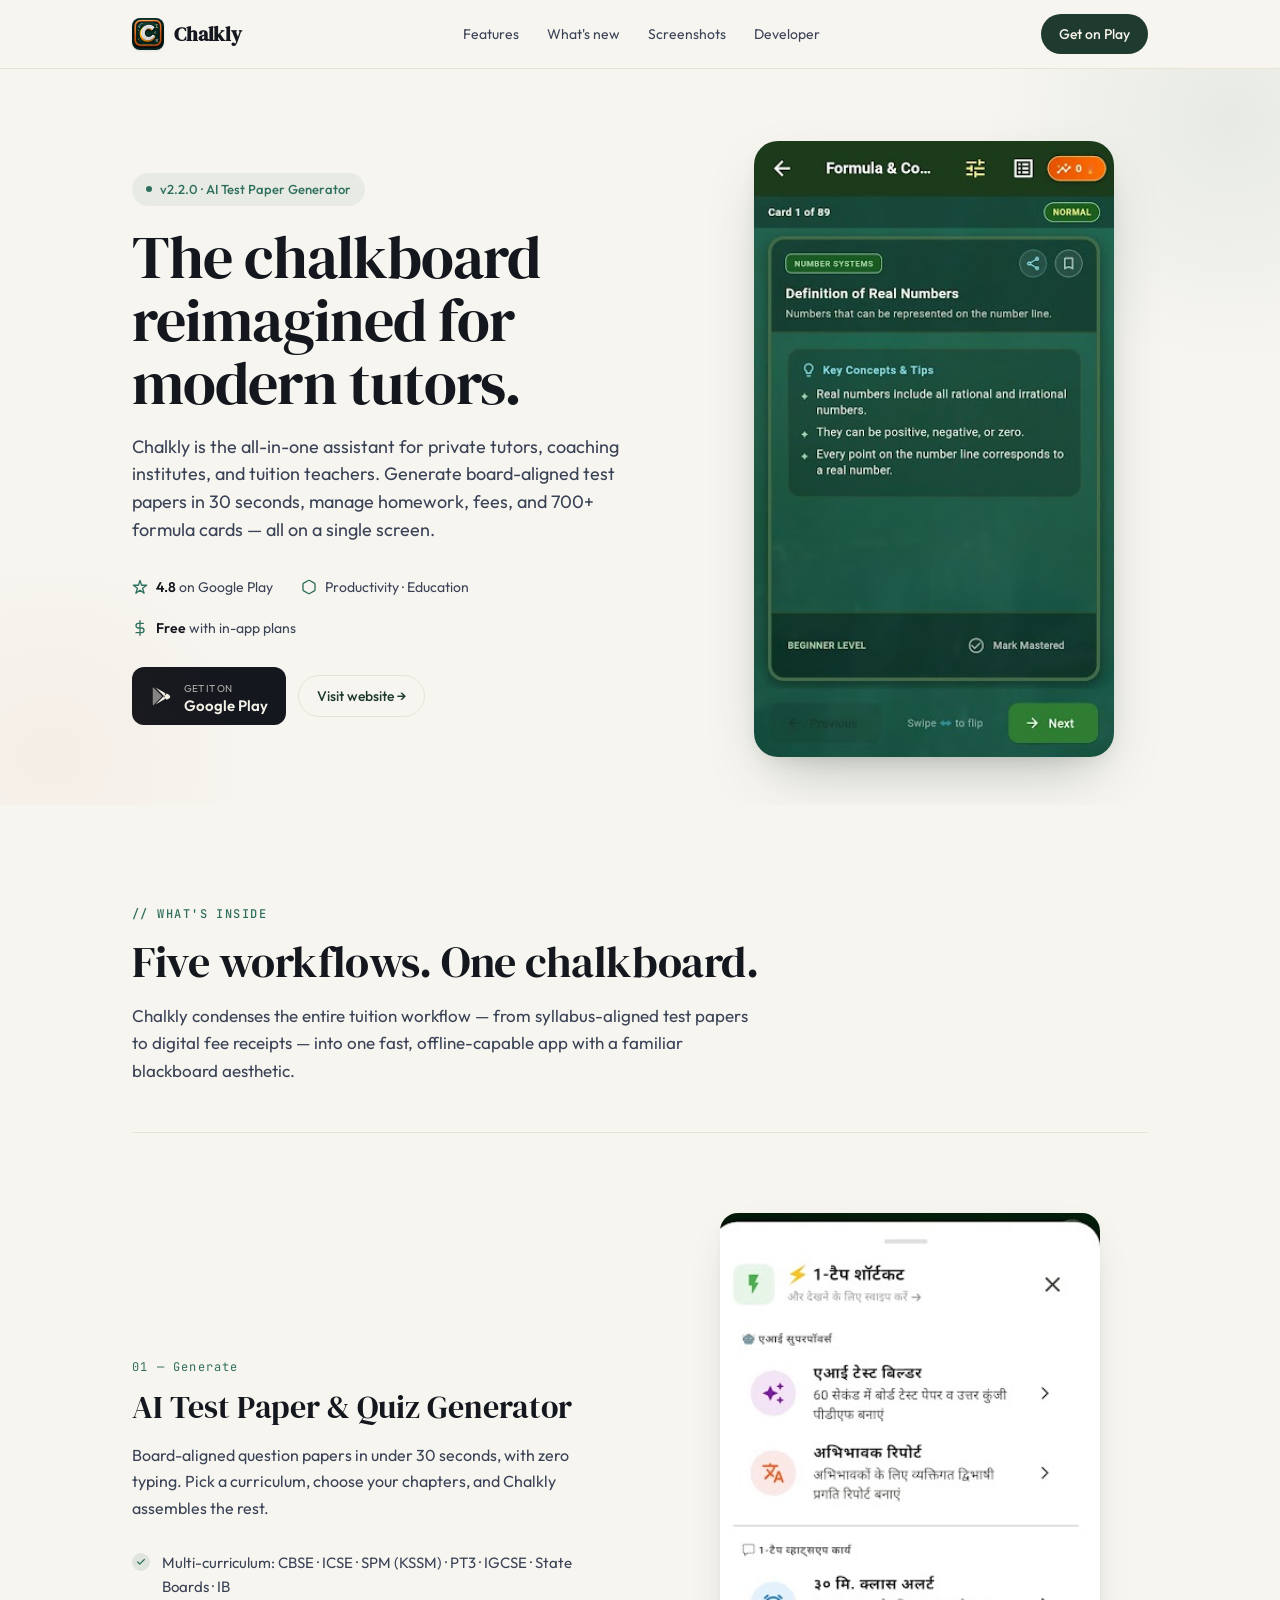
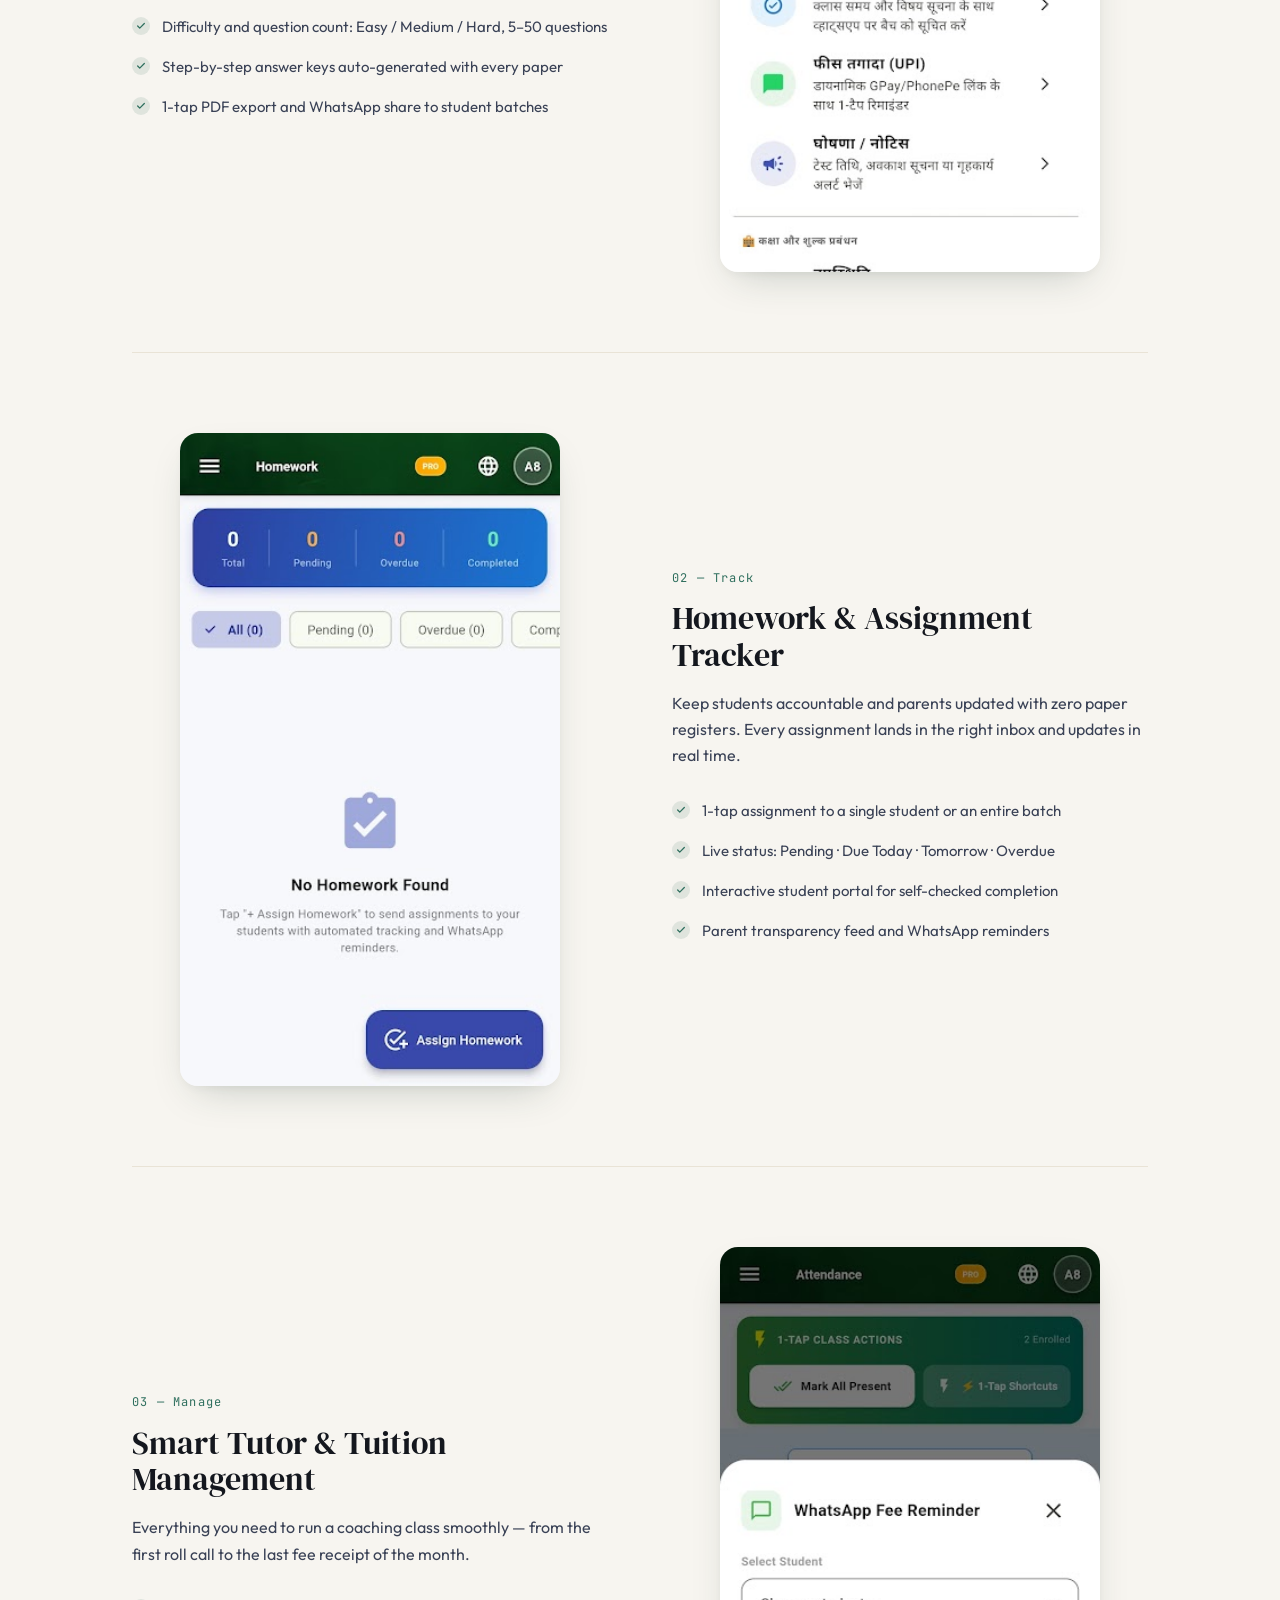
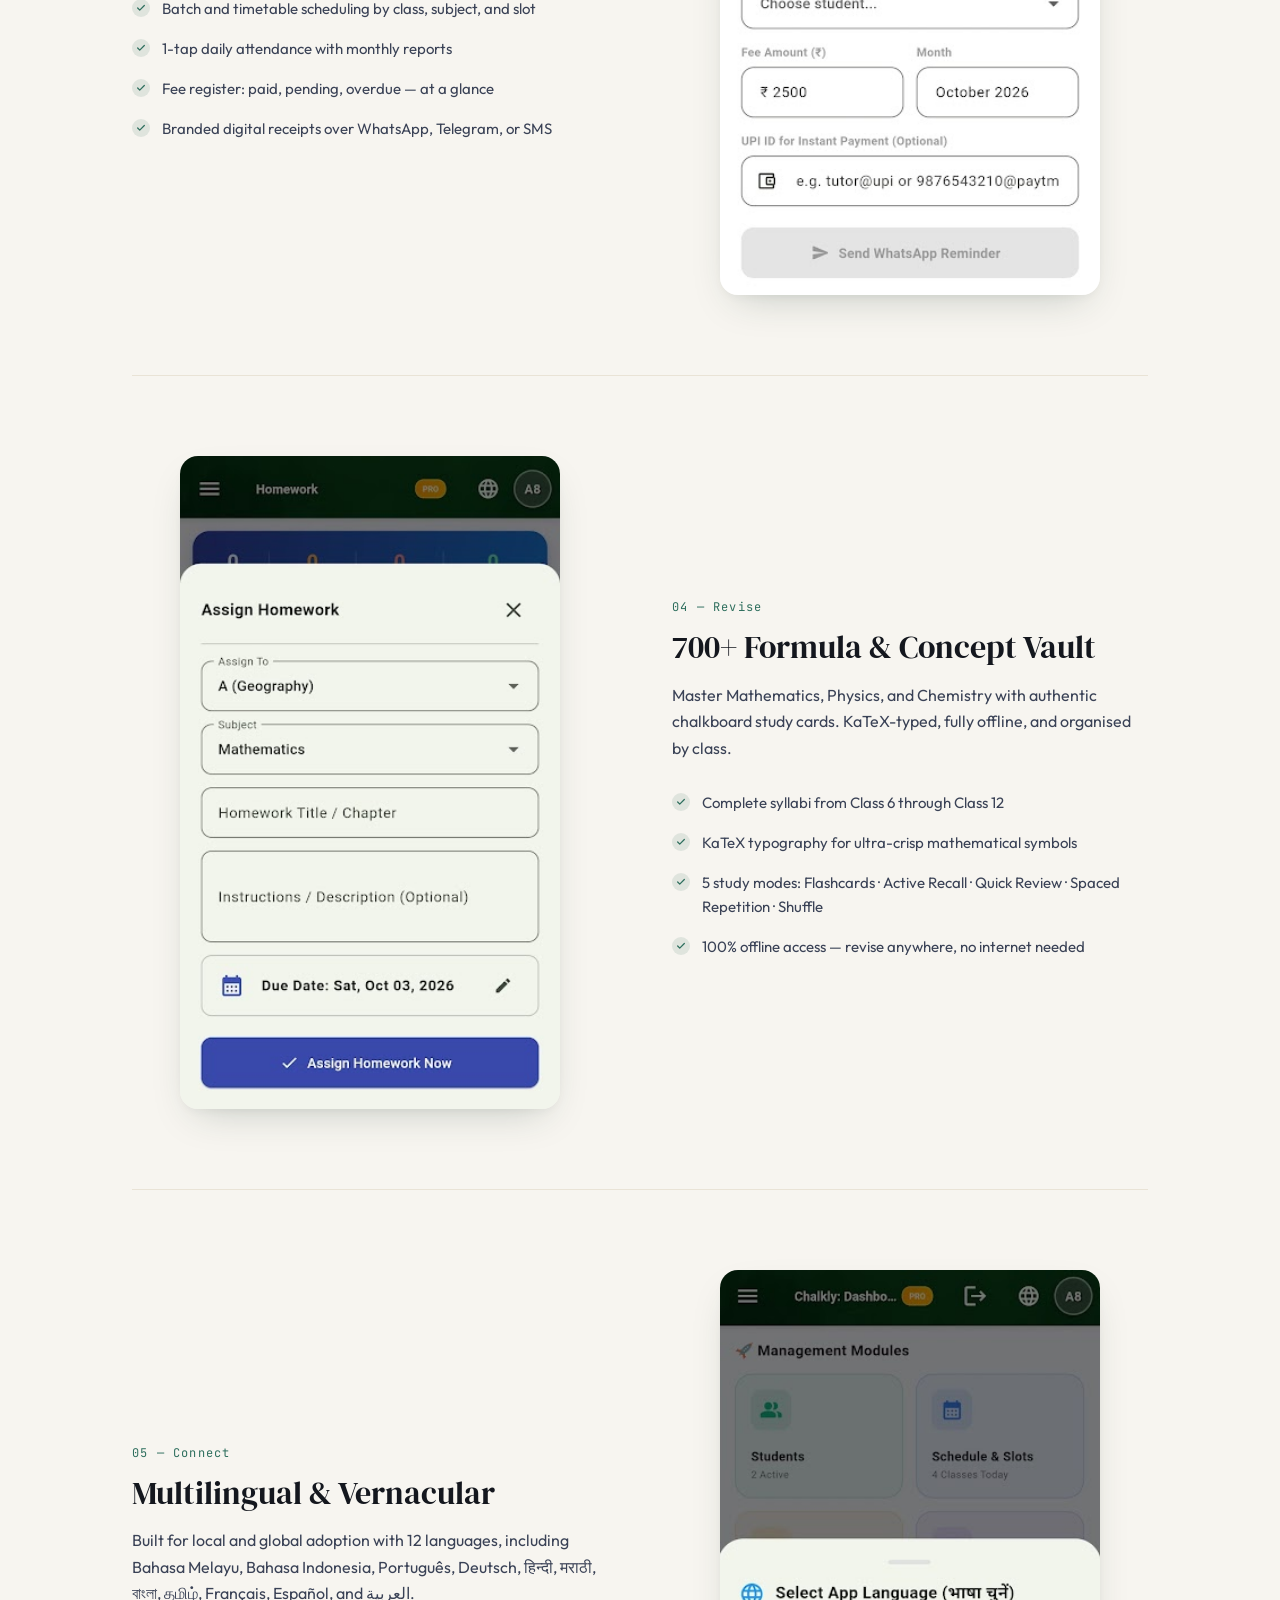
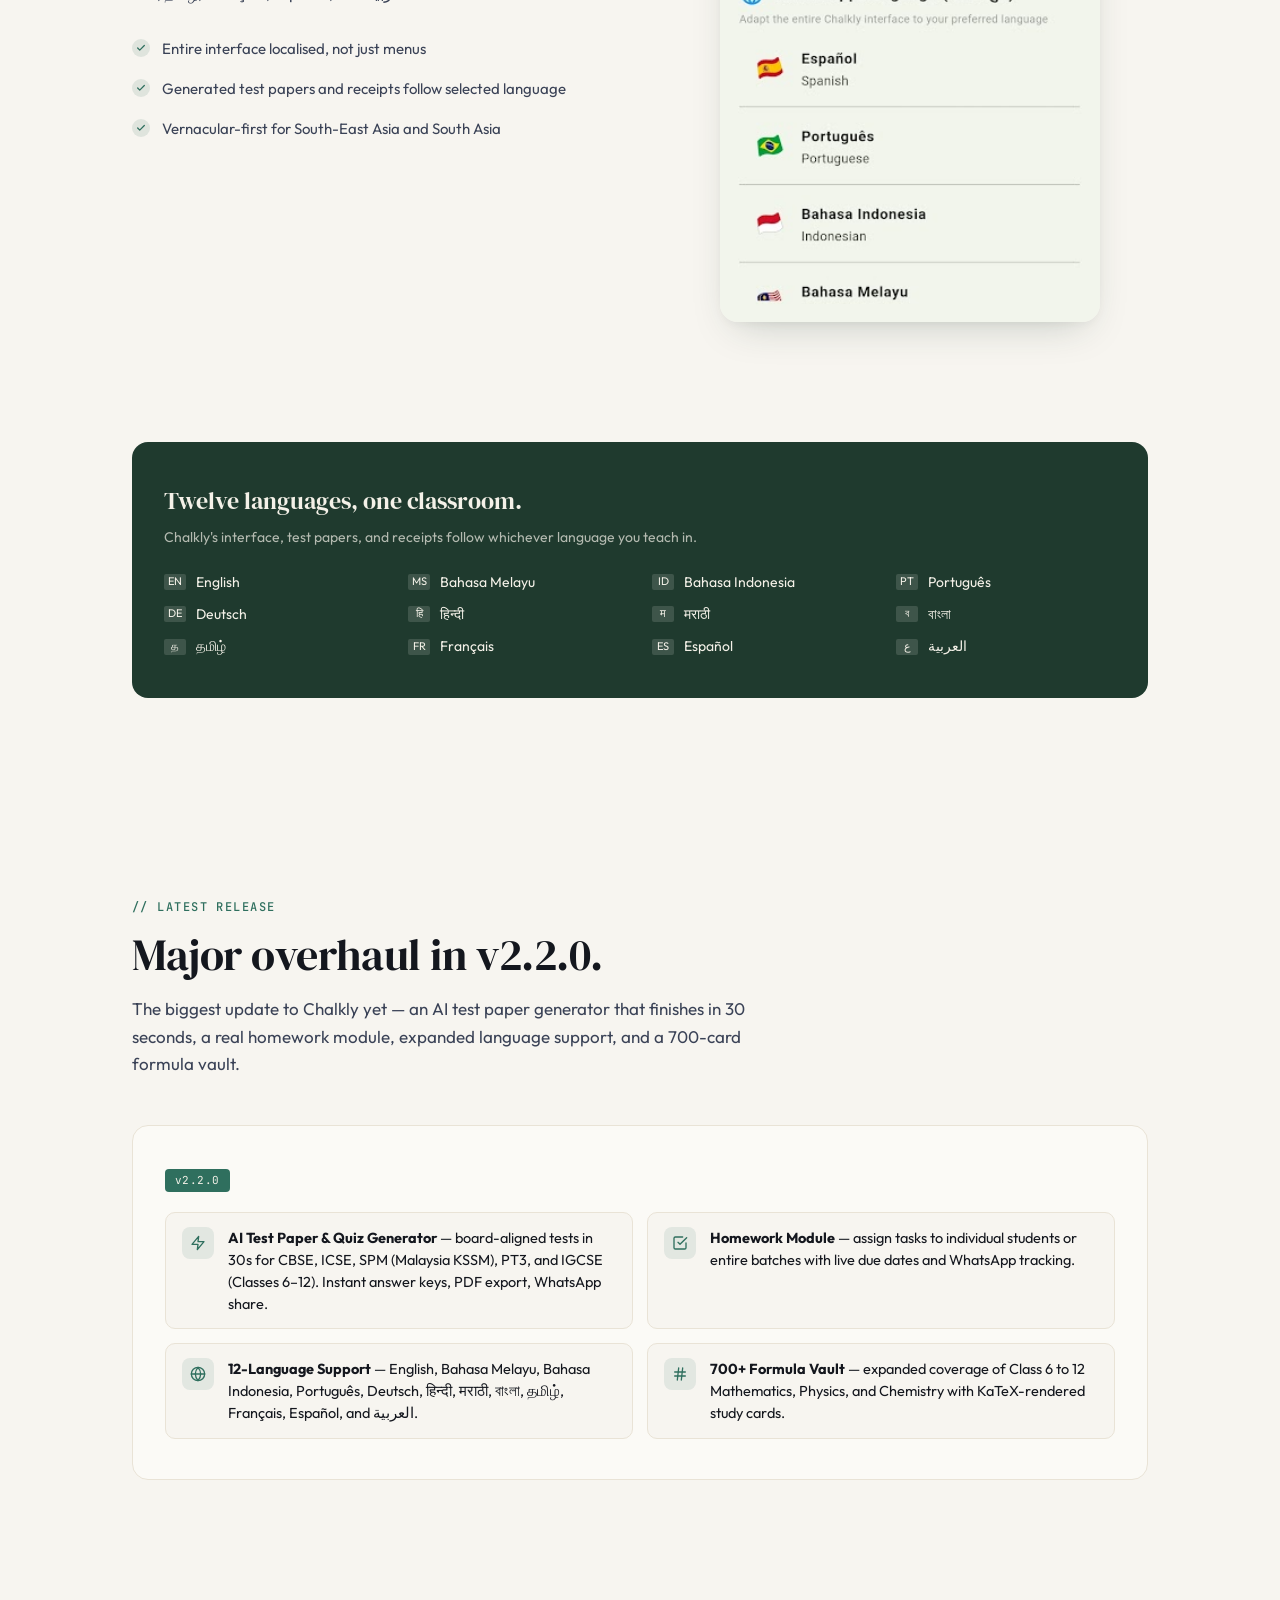
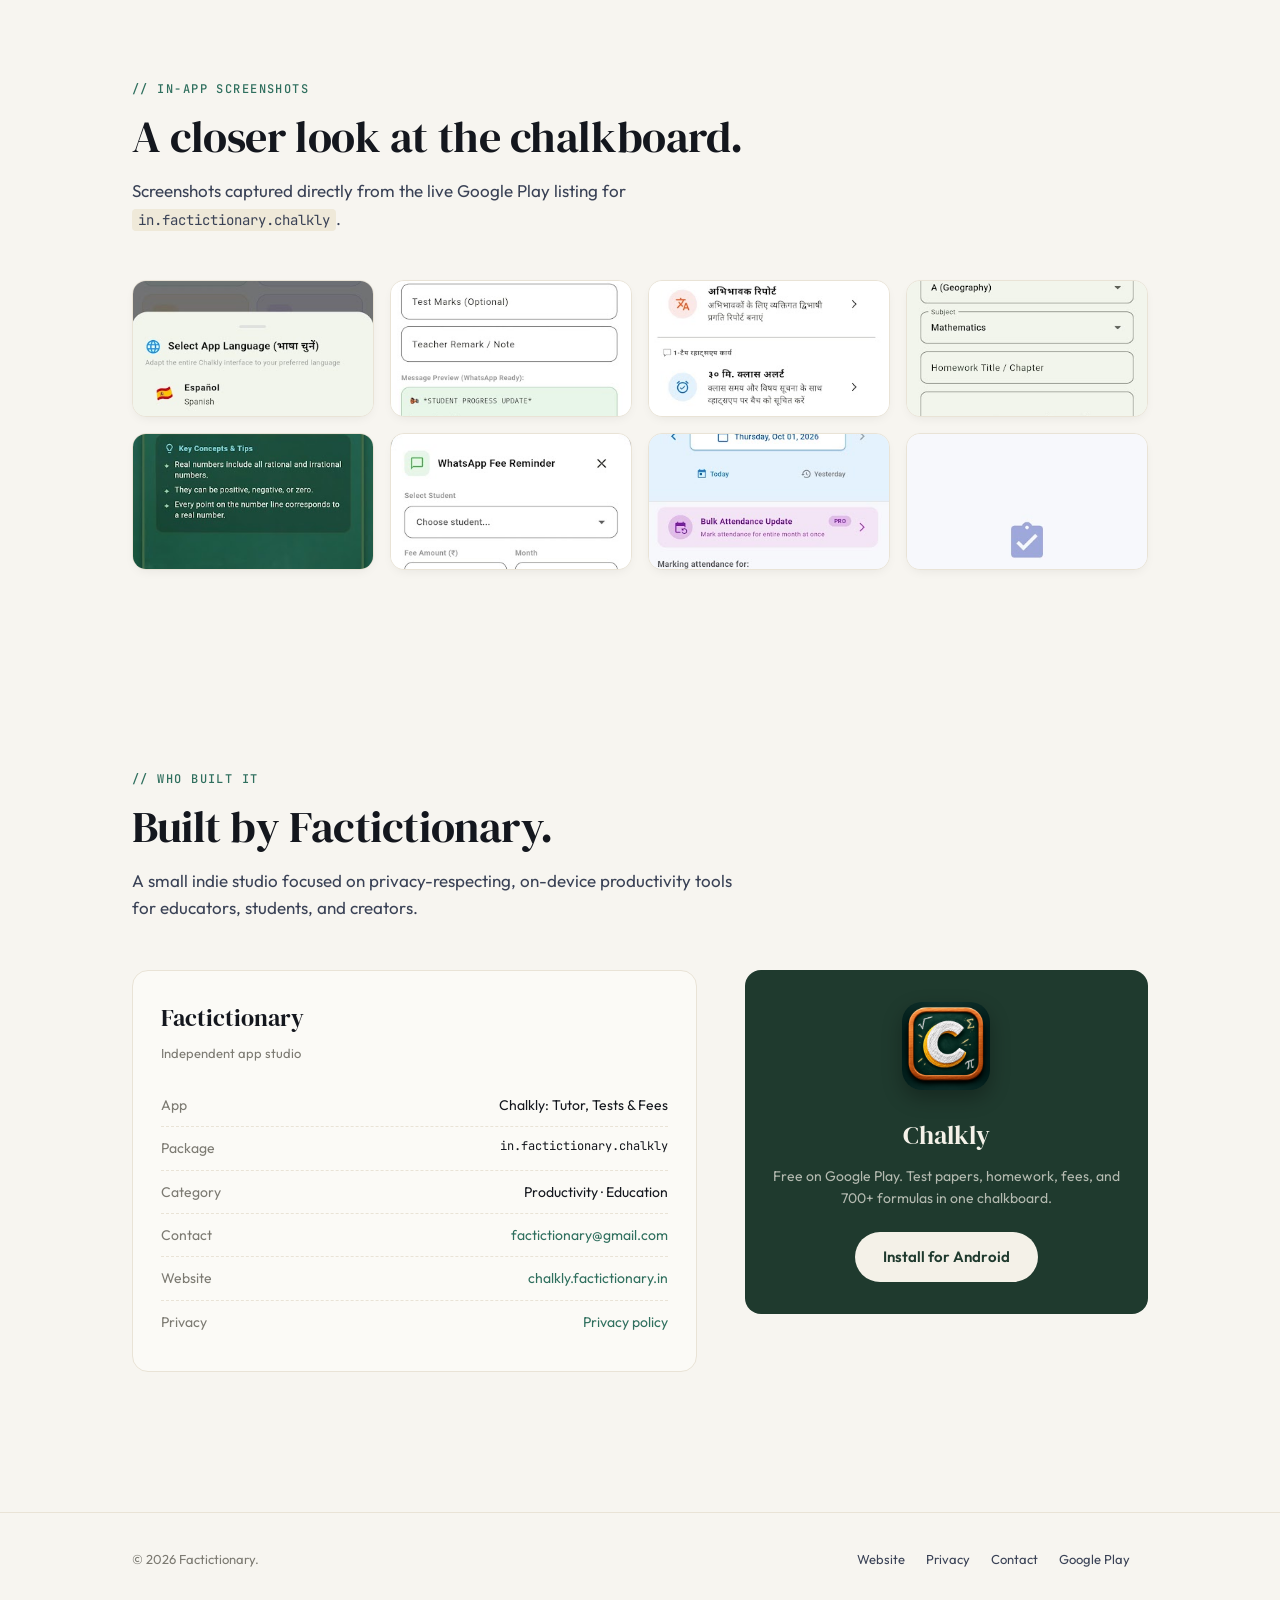
==== commit bb854d12: "homepage" ====
--- a/index.html
+++ b/index.html
@@ -1,708 +1,857 @@
 <!DOCTYPE html>
 <html lang="en">
 <head>
-    <meta charset="UTF-8">
-    <meta name="viewport" content="width=device-width, initial-scale=1.0">
-    <title>Chalkly - Tutor's Assistant | Smart Teaching Management App</title>
-    <meta name="description" content="Chalkly is the ultimate companion app for tutors and educators. Manage students, track attendance, monitor test results, and share progress with parents through simple access codes.">
-    <meta name="keywords" content="tutor app, teaching assistant, student management, attendance tracking, education app, Chalkly, Factictionary, tutor software India">
-    <meta name="author" content="Factictionary">
-    <meta property="og:title" content="Chalkly - Tutor's Assistant">
-    <meta property="og:description" content="The ultimate companion app for tutors. Manage students, attendance, tests, and parent communication in one place.">
-    <meta property="og:type" content="website">
-    <meta property="og:url" content="https://chalkly.factictionary.in">
-    <link rel="canonical" href="https://chalkly.factictionary.in">
-    <link rel="preconnect" href="https://fonts.googleapis.com">
-    <link rel="preconnect" href="https://fonts.gstatic.com" crossorigin>
-    <link href="https://fonts.googleapis.com/css2?family=Inter:wght@400;500;600;700;800;900&family=Plus+Jakarta+Sans:wght@600;700;800&display=swap" rel="stylesheet">
-    <link rel="stylesheet" href="styles.css">
-    <link rel="icon" type="image/svg+xml" href="assets/favicon.svg">
+<meta charset="UTF-8" />
+<meta name="viewport" content="width=device-width, initial-scale=1.0" />
+<title>Chalkly — Tutor, Tests & Fees | All-in-one Assistant for Tutors</title>
+<meta name="description" content="Chalkly is the chalkboard-inspired assistant for private tutors, coaching institutes, and tuition teachers. AI test papers, homework, fees, and 700+ formula cards." />
+<link rel="preconnect" href="https://fonts.googleapis.com" />
+<link rel="preconnect" href="https://fonts.gstatic.com" crossorigin />
+<link href="https://fonts.googleapis.com/css2?family=DM+Serif+Display&family=Outfit:wght@400;500;600;700&family=JetBrains+Mono:wght@400;500&display=swap" rel="stylesheet" />
+<style>
+  :root {
+    --bg: #f7f5f0;
+    --paper: #fbfaf6;
+    --ink: #14171e;
+    --ink-soft: #3a4256;
+    --muted: #7c7a72;
+    --line: #e9e3d6;
+    --line-soft: #efe9d9;
+    --chalkboard: #1f3a2e;
+    --chalk: #f4f1e8;
+    --accent: #2f6f5e;
+    --accent-soft: #4a6d4f;
+    --warm: #c97b3f;
+    --rose: #b06367;
+  }
+  * { box-sizing: border-box; }
+  html, body { margin: 0; padding: 0; }
+  body {
+    background: var(--bg);
+    color: var(--ink);
+    font-family: 'Outfit', sans-serif;
+    font-size: 16px;
+    line-height: 1.6;
+    -webkit-font-smoothing: antialiased;
+  }
+  .serif { font-family: 'DM Serif Display', serif; font-weight: 400; }
+  .mono { font-family: 'JetBrains Mono', monospace; }
+
+  .container { max-width: 1080px; margin: 0 auto; padding: 0 24px; }
+  @media (min-width: 768px) { .container { padding: 0 32px; } }
+
+  /* Top nav */
+  .topbar {
+    border-bottom: 1px solid var(--line);
+    background: var(--bg);
+    position: sticky;
+    top: 0;
+    z-index: 50;
+    backdrop-filter: blur(8px);
+  }
+  .topbar-inner {
+    display: flex;
+    align-items: center;
+    justify-content: space-between;
+    padding: 14px 24px;
+    max-width: 1080px;
+    margin: 0 auto;
+  }
+  @media (min-width: 768px) { .topbar-inner { padding: 14px 32px; } }
+  .brand {
+    display: flex;
+    align-items: center;
+    gap: 10px;
+    font-weight: 600;
+    letter-spacing: -0.01em;
+  }
+  .brand-icon {
+    width: 32px;
+    height: 32px;
+    border-radius: 8px;
+    box-shadow: 0 1px 3px rgba(0,0,0,0.08);
+  }
+  .brand-mark {
+    font-family: 'DM Serif Display', serif;
+    font-size: 20px;
+  }
+  .nav-links {
+    display: none;
+    gap: 28px;
+    font-size: 14px;
+    color: var(--ink-soft);
+  }
+  .nav-links a { color: inherit; text-decoration: none; }
+  .nav-links a:hover { color: var(--ink); }
+  @media (min-width: 768px) { .nav-links { display: flex; } }
+  .install-btn {
+    background: var(--chalkboard);
+    color: var(--chalk);
+    border: none;
+    padding: 9px 18px;
+    border-radius: 999px;
+    font-size: 14px;
+    font-weight: 500;
+    cursor: pointer;
+    text-decoration: none;
+    transition: transform 0.15s ease, box-shadow 0.15s ease;
+  }
+  .install-btn:hover {
+    transform: translateY(-1px);
+    box-shadow: 0 6px 20px rgba(31, 58, 46, 0.25);
+  }
+
+  /* Hero */
+  .hero {
+    padding: 72px 0 48px;
+    position: relative;
+    overflow: hidden;
+  }
+  .hero::before {
+    content: "";
+    position: absolute;
+    top: -200px;
+    right: -200px;
+    width: 500px;
+    height: 500px;
+    background: radial-gradient(circle, rgba(47, 111, 94, 0.08) 0%, transparent 70%);
+    pointer-events: none;
+  }
+  .hero::after {
+    content: "";
+    position: absolute;
+    bottom: -150px;
+    left: -150px;
+    width: 400px;
+    height: 400px;
+    background: radial-gradient(circle, rgba(201, 123, 63, 0.06) 0%, transparent 70%);
+    pointer-events: none;
+  }
+  .hero-grid {
+    display: grid;
+    grid-template-columns: 1fr;
+    gap: 48px;
+    align-items: center;
+  }
+  @media (min-width: 900px) {
+    .hero-grid { grid-template-columns: 1.1fr 0.9fr; gap: 64px; }
+  }
+  .hero-eyebrow {
+    display: inline-flex;
+    align-items: center;
+    gap: 8px;
+    background: rgba(47, 111, 94, 0.08);
+    color: var(--accent);
+    padding: 6px 14px;
+    border-radius: 999px;
+    font-size: 13px;
+    font-weight: 500;
+    margin-bottom: 20px;
+  }
+  .hero-eyebrow .dot {
+    width: 6px;
+    height: 6px;
+    background: var(--accent);
+    border-radius: 50%;
+  }
+  h1.hero-title {
+    font-family: 'DM Serif Display', serif;
+    font-weight: 400;
+    font-size: clamp(36px, 6vw, 60px);
+    line-height: 1.05;
+    letter-spacing: -0.015em;
+    margin: 0 0 18px;
+    color: var(--ink);
+  }
+  .hero-sub {
+    font-size: 18px;
+    color: var(--ink-soft);
+    line-height: 1.55;
+    max-width: 520px;
+    margin: 0 0 32px;
+  }
+  .hero-meta {
+    display: flex;
+    flex-wrap: wrap;
+    gap: 18px 28px;
+    margin-bottom: 28px;
+    font-size: 14px;
+    color: var(--ink-soft);
+  }
+  .hero-meta .item {
+    display: flex;
+    align-items: center;
+    gap: 8px;
+  }
+  .hero-meta .item strong {
+    color: var(--ink);
+    font-weight: 600;
+  }
+  .hero-cta {
+    display: flex;
+    gap: 12px;
+    flex-wrap: wrap;
+    align-items: center;
+  }
+  .play-badge {
+    display: inline-flex;
+    align-items: center;
+    gap: 12px;
+    background: var(--ink);
+    color: var(--chalk);
+    padding: 10px 18px;
+    border-radius: 12px;
+    text-decoration: none;
+    transition: transform 0.15s ease, box-shadow 0.15s ease;
+  }
+  .play-badge:hover {
+    transform: translateY(-1px);
+    box-shadow: 0 8px 24px rgba(0,0,0,0.18);
+  }
+  .play-badge .arrow { font-size: 18px; line-height: 1; }
+  .play-badge .text { line-height: 1.2; }
+  .play-badge .small { font-size: 10px; opacity: 0.7; }
+  .play-badge .big { font-size: 15px; font-weight: 600; }
+
+  .hero-visual {
+    position: relative;
+    display: flex;
+    justify-content: center;
+  }
+  .hero-phone {
+    width: 100%;
+    max-width: 360px;
+    border-radius: 24px;
+    box-shadow: 0 24px 60px -20px rgba(31, 58, 46, 0.35), 0 8px 20px -8px rgba(0,0,0,0.1);
+    transition: transform 0.3s ease;
+  }
+  .hero-phone:hover { transform: translateY(-4px) rotate(-0.5deg); }
+
+  /* Section base */
+  section { padding: 80px 0; position: relative; }
+  @media (min-width: 768px) { section { padding: 100px 0; } }
+  .section-eyebrow {
+    font-family: 'JetBrains Mono', monospace;
+    font-size: 12px;
+    color: var(--accent);
+    letter-spacing: 0.12em;
+    text-transform: uppercase;
+    margin-bottom: 14px;
+    font-weight: 500;
+  }
+  .section-title {
+    font-family: 'DM Serif Display', serif;
+    font-weight: 400;
+    font-size: clamp(30px, 4.5vw, 44px);
+    line-height: 1.1;
+    letter-spacing: -0.01em;
+    margin: 0 0 16px;
+  }
+  .section-sub {
+    color: var(--ink-soft);
+    font-size: 17px;
+    max-width: 620px;
+    line-height: 1.6;
+    margin: 0 0 48px;
+  }
+
+  /* Features - alternating layout */
+  .feature {
+    display: grid;
+    grid-template-columns: 1fr;
+    gap: 40px;
+    align-items: center;
+    padding: 56px 0;
+    border-top: 1px solid var(--line);
+  }
+  @media (min-width: 900px) {
+    .feature { grid-template-columns: 1fr 1fr; gap: 64px; padding: 80px 0; }
+    .feature.reverse > div:first-child { order: 2; }
+  }
+  .feature-num {
+    font-family: 'JetBrains Mono', monospace;
+    font-size: 12px;
+    color: var(--accent);
+    letter-spacing: 0.1em;
+    margin-bottom: 12px;
+    display: block;
+  }
+  .feature-title {
+    font-family: 'DM Serif Display', serif;
+    font-size: clamp(24px, 3vw, 32px);
+    line-height: 1.15;
+    margin: 0 0 16px;
+    font-weight: 400;
+  }
+  .feature-desc {
+    color: var(--ink-soft);
+    font-size: 16px;
+    margin: 0 0 22px;
+    line-height: 1.65;
+  }
+  .feature-list {
+    list-style: none;
+    padding: 0;
+    margin: 0;
+  }
+  .feature-list li {
+    display: flex;
+    align-items: flex-start;
+    gap: 12px;
+    padding: 8px 0;
+    font-size: 15px;
+    color: var(--ink-soft);
+  }
+  .check {
+    flex-shrink: 0;
+    width: 18px;
+    height: 18px;
+    border-radius: 50%;
+    background: rgba(47, 111, 94, 0.12);
+    color: var(--accent);
+    display: flex;
+    align-items: center;
+    justify-content: center;
+    margin-top: 2px;
+  }
+  .check svg { width: 10px; height: 10px; }
+  .feature-visual {
+    position: relative;
+    display: flex;
+    justify-content: center;
+  }
+  .feature-img {
+    width: 100%;
+    max-width: 380px;
+    border-radius: 18px;
+    box-shadow: 0 16px 40px -16px rgba(31, 58, 46, 0.25), 0 4px 12px -4px rgba(0,0,0,0.06);
+  }
+
+  /* Languages strip */
+  .lang-strip {
+    background: var(--chalkboard);
+    color: var(--chalk);
+    padding: 48px 0;
+    margin-top: 40px;
+    border-radius: 16px;
+    padding: 40px 32px;
+  }
+  .lang-strip h3 {
+    font-family: 'DM Serif Display', serif;
+    font-size: 24px;
+    margin: 0 0 6px;
+    font-weight: 400;
+  }
+  .lang-strip p {
+    margin: 0 0 22px;
+    color: rgba(244, 241, 232, 0.7);
+    font-size: 14px;
+  }
+  .lang-grid {
+    display: grid;
+    grid-template-columns: repeat(2, 1fr);
+    gap: 10px 24px;
+  }
+  @media (min-width: 600px) { .lang-grid { grid-template-columns: repeat(3, 1fr); } }
+  @media (min-width: 900px) { .lang-grid { grid-template-columns: repeat(4, 1fr); } }
+  .lang-item {
+    display: flex;
+    align-items: center;
+    gap: 10px;
+    font-size: 14px;
+    color: var(--chalk);
+  }
+  .lang-item .flag {
+    width: 22px;
+    height: 16px;
+    border-radius: 2px;
+    background: rgba(244, 241, 232, 0.15);
+    display: flex;
+    align-items: center;
+    justify-content: center;
+    font-size: 11px;
+    flex-shrink: 0;
+  }
+
+  /* What's new */
+  .whats-new {
+    background: var(--paper);
+    border: 1px solid var(--line);
+    border-radius: 16px;
+    padding: 40px 32px;
+    margin-top: 32px;
+  }
+  .whats-new h3 {
+    font-family: 'DM Serif Display', serif;
+    font-size: 26px;
+    margin: 0 0 20px;
+    font-weight: 400;
+  }
+  .whats-new .version {
+    display: inline-block;
+    background: var(--accent);
+    color: var(--chalk);
+    font-family: 'JetBrains Mono', monospace;
+    font-size: 11px;
+    padding: 3px 10px;
+    border-radius: 4px;
+    margin-bottom: 20px;
+    letter-spacing: 0.04em;
+  }
+  .whats-new ul {
+    list-style: none;
+    padding: 0;
+    margin: 0;
+    display: grid;
+    grid-template-columns: 1fr;
+    gap: 14px;
+  }
+  @media (min-width: 700px) { .whats-new ul { grid-template-columns: 1fr 1fr; } }
+  .whats-new li {
+    display: flex;
+    gap: 14px;
+    padding: 14px 16px;
+    background: var(--bg);
+    border: 1px solid var(--line);
+    border-radius: 10px;
+    font-size: 14.5px;
+    line-height: 1.5;
+  }
+  .whats-new .ico {
+    flex-shrink: 0;
+    width: 32px;
+    height: 32px;
+    border-radius: 8px;
+    background: rgba(47, 111, 94, 0.1);
+    color: var(--accent);
+    display: flex;
+    align-items: center;
+    justify-content: center;
+  }
+
+  /* Gallery */
+  .gallery {
+    display: grid;
+    grid-template-columns: repeat(2, 1fr);
+    gap: 16px;
+  }
+  @media (min-width: 700px) { .gallery { grid-template-columns: repeat(3, 1fr); } }
+  @media (min-width: 1000px) { .gallery { grid-template-columns: repeat(4, 1fr); } }
+  .gallery-item {
+    border-radius: 14px;
+    overflow: hidden;
+    box-shadow: 0 4px 12px -4px rgba(0,0,0,0.08);
+    transition: transform 0.2s ease, box-shadow 0.2s ease;
+    background: var(--paper);
+    border: 1px solid var(--line);
+  }
+  .gallery-item:hover {
+    transform: translateY(-3px);
+    box-shadow: 0 12px 28px -8px rgba(31, 58, 46, 0.18);
+  }
+  .gallery-item img {
+    width: 100%;
+    display: block;
+    aspect-ratio: 16 / 9;
+    object-fit: cover;
+  }
+
+  /* Developer card */
+  .dev-grid {
+    display: grid;
+    grid-template-columns: 1fr;
+    gap: 24px;
+    align-items: start;
+  }
+  @media (min-width: 800px) { .dev-grid { grid-template-columns: 1.4fr 1fr; gap: 48px; } }
+  .dev-card {
+    background: var(--paper);
+    border: 1px solid var(--line);
+    border-radius: 16px;
+    padding: 28px 28px;
+  }
+  .dev-card h3 {
+    font-family: 'DM Serif Display', serif;
+    font-size: 24px;
+    margin: 0 0 6px;
+    font-weight: 400;
+  }
+  .dev-card .role {
+    color: var(--muted);
+    font-size: 13px;
+    margin: 0 0 20px;
+  }
+  .dev-info {
+    list-style: none;
+    padding: 0;
+    margin: 0;
+  }
+  .dev-info li {
+    display: flex;
+    justify-content: space-between;
+    gap: 16px;
+    padding: 10px 0;
+    border-bottom: 1px dashed var(--line);
+    font-size: 14px;
+  }
+  .dev-info li:last-child { border-bottom: none; }
+  .dev-info .k { color: var(--muted); }
+  .dev-info .v { color: var(--ink); text-align: right; }
+  .dev-info a { color: var(--accent); text-decoration: none; }
+  .dev-info a:hover { text-decoration: underline; }
+
+  .install-card {
+    background: var(--chalkboard);
+    color: var(--chalk);
+    border-radius: 16px;
+    padding: 32px 28px;
+    text-align: center;
+  }
+  .install-card .ic-icon {
+    width: 88px;
+    height: 88px;
+    border-radius: 20px;
+    margin: 0 auto 18px;
+    box-shadow: 0 8px 20px rgba(0,0,0,0.3);
+  }
+  .install-card h3 {
+    font-family: 'DM Serif Display', serif;
+    font-size: 26px;
+    margin: 0 0 8px;
+    font-weight: 400;
+  }
+  .install-card p {
+    margin: 0 0 22px;
+    font-size: 14px;
+    color: rgba(244, 241, 232, 0.7);
+  }
+  .install-card .big-btn {
+    display: inline-block;
+    background: var(--chalk);
+    color: var(--chalkboard);
+    padding: 13px 28px;
+    border-radius: 999px;
+    font-weight: 600;
+    text-decoration: none;
+    font-size: 15px;
+    transition: transform 0.15s ease;
+  }
+  .install-card .big-btn:hover { transform: translateY(-1px); }
+
+  /* Footer */
+  footer {
+    border-top: 1px solid var(--line);
+    padding: 36px 0 48px;
+    margin-top: 40px;
+    color: var(--muted);
+    font-size: 13px;
+  }
+  .foot-grid {
+    display: flex;
+    justify-content: space-between;
+    flex-wrap: wrap;
+    gap: 16px;
+  }
+  .foot-grid a { color: var(--ink-soft); text-decoration: none; margin-right: 18px; }
+  .foot-grid a:hover { color: var(--ink); }
+
+  /* Decorative chalk specks */
+  .chalk-dust {
+    position: absolute;
+    pointer-events: none;
+    color: var(--accent);
+    opacity: 0.18;
+    font-family: 'JetBrains Mono', monospace;
+  }
+</style>
 </head>
 <body>
 
-<!-- ============== NAVIGATION ============== -->
-<nav class="navbar" id="navbar">
-    <div class="container nav-container">
-        <a href="#home" class="nav-brand">
-            <span class="brand-logo">
-                <svg viewBox="0 0 40 40" fill="none" xmlns="http://www.w3.org/2000/svg">
-                    <rect width="40" height="40" rx="10" fill="url(#brandGrad)"/>
-                    <path d="M11 27L20 11L29 27H11Z" fill="white" opacity="0.95"/>
-                    <circle cx="20" cy="22" r="2" fill="#FF6B6B"/>
-                    <defs>
-                        <linearGradient id="brandGrad" x1="0" y1="0" x2="40" y2="40">
-                            <stop offset="0%" stop-color="#6366F1"/>
-                            <stop offset="100%" stop-color="#8B5CF6"/>
-                        </linearGradient>
-                    </defs>
-                </svg>
+<!-- Top bar -->
+<div class="topbar">
+  <div class="topbar-inner">
+    <div class="brand">
+      <img src="icon.png" alt="Chalkly" class="brand-icon" />
+      <span class="brand-mark">Chalkly</span>
+    </div>
+    <nav class="nav-links">
+      <a href="#features">Features</a>
+      <a href="#whats-new">What's new</a>
+      <a href="#gallery">Screenshots</a>
+      <a href="#developer">Developer</a>
+    </nav>
+    <a class="install-btn" href="https://play.google.com/store/apps/details?id=in.factictionary.chalkly" target="_blank" rel="noopener">Get on Play</a>
+  </div>
+</div>
+
+<!-- Hero -->
+<section class="hero">
+  <div class="container">
+    <div class="hero-grid">
+      <div>
+        <div class="hero-eyebrow">
+          <span class="dot"></span>
+          <span>v2.2.0 · AI Test Paper Generator</span>
+        </div>
+        <h1 class="hero-title">The chalkboard reimagined for modern tutors.</h1>
+        <p class="hero-sub">Chalkly is the all-in-one assistant for private tutors, coaching institutes, and tuition teachers. Generate board-aligned test papers in 30 seconds, manage homework, fees, and 700+ formula cards — all on a single screen.</p>
+        <div class="hero-meta">
+          <div class="item">
+            <svg width="16" height="16" viewBox="0 0 24 24" fill="none" stroke="currentColor" stroke-width="2" stroke-linecap="round" stroke-linejoin="round" style="color: var(--accent)"><path d="M12 2l2.4 7.4H22l-6.2 4.5 2.4 7.4L12 16.8 5.8 21.3l2.4-7.4L2 9.4h7.6z"/></svg>
+            <span><strong>4.8</strong> on Google Play</span>
+          </div>
+          <div class="item">
+            <svg width="16" height="16" viewBox="0 0 24 24" fill="none" stroke="currentColor" stroke-width="2" stroke-linecap="round" stroke-linejoin="round" style="color: var(--accent)"><path d="M21 16V8a2 2 0 0 0-1-1.73l-7-4a2 2 0 0 0-2 0l-7 4A2 2 0 0 0 3 8v8a2 2 0 0 0 1 1.73l7 4a2 2 0 0 0 2 0l7-4A2 2 0 0 0 21 16z"/></svg>
+            <span>Productivity · Education</span>
+          </div>
+          <div class="item">
+            <svg width="16" height="16" viewBox="0 0 24 24" fill="none" stroke="currentColor" stroke-width="2" stroke-linecap="round" stroke-linejoin="round" style="color: var(--accent)"><path d="M12 1v22M17 5H9.5a3.5 3.5 0 0 0 0 7h5a3.5 3.5 0 0 1 0 7H6"/></svg>
+            <span><strong>Free</strong> with in-app plans</span>
+          </div>
+        </div>
+        <div class="hero-cta">
+          <a class="play-badge" href="https://play.google.com/store/apps/details?id=in.factictionary.chalkly" target="_blank" rel="noopener">
+            <svg width="22" height="22" viewBox="0 0 24 24" fill="currentColor"><path d="M3 20.5V3.5c0-.41.18-.78.46-1.03l9.92 9.92-9.92 9.92c-.28-.25-.46-.62-.46-1.03z" opacity="0.5"/><path d="M16.81 15.12L6.05 21.34l9.49-9.49 1.27 3.27zM21.16 10.81l-2.81-1.62-3.43 3.43 3.43 3.43 2.81-1.62c1.18-.68 1.18-2.34 0-3.02zM6.05 2.66l10.76 6.22-1.27 3.27-9.49-9.49z"/></svg>
+            <span class="text">
+              <span class="small">GET IT ON</span><br/>
+              <span class="big">Google Play</span>
             </span>
-            <span class="brand-text">Chalkly</span>
-        </a>
-        <div class="nav-links" id="navLinks">
-            <a href="#features">Features</a>
-            <a href="#how-it-works">How it Works</a>
-            <a href="#pricing">Pricing</a>
-            <a href="#testimonials">Reviews</a>
-            <a href="#faq">FAQ</a>
-            <a href="https://play.google.com/store/apps/details?id=in.factictionary.chalkly" target="_blank" rel="noopener" class="nav-mobile-cta">
-                <svg width="18" height="18" viewBox="0 0 24 24" fill="currentColor"><path d="M3 20.5V3.5c0-.4.2-.7.5-.9l9.7 9.4-9.7 9.4c-.3-.2-.5-.5-.5-.9zm10.4-7.5L4.6 4.2l12.4 7.2-3.6 1.6zm0 0l3.6 1.6-12.4 7.2 8.8-8.8zM21 12c0 .5-.3.9-.7 1.1l-4 2.3-3.7-3.4 3.7-3.4 4 2.3c.4.2.7.6.7 1.1z"/></svg>
-                Get the App
-            </a>
+          </a>
+          <a class="install-btn" style="background: transparent; color: var(--chalkboard); border: 1px solid var(--line);" href="https://chalkly.factictionary.in" target="_blank" rel="noopener">Visit website →</a>
         </div>
-        <a href="https://play.google.com/store/apps/details?id=in.factictionary.chalkly" target="_blank" rel="noopener" class="btn btn-primary nav-cta">
-            <svg width="18" height="18" viewBox="0 0 24 24" fill="currentColor"><path d="M3 20.5V3.5c0-.4.2-.7.5-.9l9.7 9.4-9.7 9.4c-.3-.2-.5-.5-.5-.9zm10.4-7.5L4.6 4.2l12.4 7.2-3.6 1.6zm0 0l3.6 1.6-12.4 7.2 8.8-8.8zM21 12c0 .5-.3.9-.7 1.1l-4 2.3-3.7-3.4 3.7-3.4 4 2.3c.4.2.7.6.7 1.1z"/></svg>
-            Get the App
-        </a>
-        <button class="nav-toggle" id="navToggle" aria-label="Menu">
-            <span></span><span></span><span></span>
-        </button>
-    </div>
-</nav>
-<div class="nav-overlay" id="navOverlay"></div>
-
-<!-- ============== HERO SECTION ============== -->
-<section class="hero" id="home">
-    <div class="hero-bg">
-        <div class="blob blob-1"></div>
-        <div class="blob blob-2"></div>
-        <div class="blob blob-3"></div>
-        <div class="grid-overlay"></div>
-    </div>
-    <div class="container hero-container">
-        <div class="hero-content">
-            <div class="hero-badge">
-                <span class="pulse-dot"></span>
-                <span>Built for Indian Tutors & Educators</span>
-            </div>
-            <h1 class="hero-title">
-                Run your tutoring<br>
-                practice <span class="text-gradient">effortlessly</span>
-            </h1>
-            <p class="hero-subtitle">
-                Chalkly is the all-in-one companion app that helps tutors manage students,
-                track attendance, record test results, and share progress with parents —
-                all through simple 6-digit access codes.
-            </p>
-            <div class="hero-actions">
-                <a href="https://play.google.com/store/apps/details?id=in.factictionary.chalkly" target="_blank" rel="noopener" class="btn btn-primary btn-lg">
-                    <svg width="22" height="22" viewBox="0 0 24 24" fill="currentColor"><path d="M3 20.5V3.5c0-.4.2-.7.5-.9l9.7 9.4-9.7 9.4c-.3-.2-.5-.5-.5-.9zm10.4-7.5L4.6 4.2l12.4 7.2-3.6 1.6zm0 0l3.6 1.6-12.4 7.2 8.8-8.8zM21 12c0 .5-.3.9-.7 1.1l-4 2.3-3.7-3.4 3.7-3.4 4 2.3c.4.2.7.6.7 1.1z"/></svg>
-                    Download on Google Play
-                </a>
-                <a href="#how-it-works" class="btn btn-secondary btn-lg">
-                    See how it works
-                    <svg width="18" height="18" viewBox="0 0 24 24" fill="none" stroke="currentColor" stroke-width="2.5" stroke-linecap="round" stroke-linejoin="round"><line x1="5" y1="12" x2="19" y2="12"/><polyline points="12 5 19 12 12 19"/></svg>
-                </a>
-            </div>
-            <div class="hero-trust">
-                <div class="trust-item">
-                    <svg width="20" height="20" viewBox="0 0 24 24" fill="none" stroke="currentColor" stroke-width="2" stroke-linecap="round" stroke-linejoin="round"><path d="M12 22s8-4 8-10V5l-8-3-8 3v7c0 6 8 10 8 10z"/></svg>
-                    <span>Secure Google Sign-In</span>
-                </div>
-                <div class="trust-item">
-                    <svg width="20" height="20" viewBox="0 0 24 24" fill="none" stroke="currentColor" stroke-width="2" stroke-linecap="round" stroke-linejoin="round"><circle cx="12" cy="12" r="10"/><polyline points="12 6 12 12 16 14"/></svg>
-                    <span>Save hours every week</span>
-                </div>
-                <div class="trust-item">
-                    <svg width="20" height="20" viewBox="0 0 24 24" fill="none" stroke="currentColor" stroke-width="2" stroke-linecap="round" stroke-linejoin="round"><path d="M17 21v-2a4 4 0 0 0-4-4H5a4 4 0 0 0-4 4v2"/><circle cx="9" cy="7" r="4"/><path d="M23 21v-2a4 4 0 0 0-3-3.87"/><path d="M16 3.13a4 4 0 0 1 0 7.75"/></svg>
-                    <span>Parents stay informed</span>
-                </div>
-            </div>
-        </div>
-        <div class="hero-visual">
-            <div class="phone-mockup">
-                <div class="phone-frame">
-                    <div class="phone-notch"></div>
-                    <div class="phone-screen">
-                        <div class="app-header-bar">
-                            <div class="app-bar-title">My Students</div>
-                            <div class="app-bar-icon">+</div>
-                        </div>
-                        <div class="app-stats-row">
-                            <div class="mini-stat">
-                                <div class="mini-stat-num">28</div>
-                                <div class="mini-stat-label">Students</div>
-                            </div>
-                            <div class="mini-stat">
-                                <div class="mini-stat-num">94%</div>
-                                <div class="mini-stat-label">Attendance</div>
-                            </div>
-                            <div class="mini-stat">
-                                <div class="mini-stat-num">12</div>
-                                <div class="mini-stat-label">Tests</div>
-                            </div>
-                        </div>
-                        <div class="app-card">
-                            <div class="card-avatar avatar-1">AS</div>
-                            <div class="card-info">
-                                <div class="card-name">Aarav Sharma</div>
-                                <div class="card-meta">Grade 8 · Mathematics</div>
-                            </div>
-                            <div class="card-code">482913</div>
-                        </div>
-                        <div class="app-card">
-                            <div class="card-avatar avatar-2">PK</div>
-                            <div class="card-info">
-                                <div class="card-name">Priya Kumar</div>
-                                <div class="card-meta">Grade 10 · Science</div>
-                            </div>
-                            <div class="card-code">739205</div>
-                        </div>
-                        <div class="app-card">
-                            <div class="card-avatar avatar-3">RV</div>
-                            <div class="card-info">
-                                <div class="card-name">Rohan Verma</div>
-                                <div class="card-meta">Grade 9 · English</div>
-                            </div>
-                            <div class="card-code">156842</div>
-                        </div>
-                        <div class="app-card highlight">
-                            <div class="card-avatar avatar-4">MA</div>
-                            <div class="card-info">
-                                <div class="card-name">Meera Anand</div>
-                                <div class="card-meta">Grade 7 · Mathematics</div>
-                            </div>
-                            <div class="card-code">920174</div>
-                        </div>
-                    </div>
-                </div>
-                <div class="floating-card fc-1">
-                    <div class="fc-icon">
-                        <svg width="20" height="20" viewBox="0 0 24 24" fill="none" stroke="white" stroke-width="2.5" stroke-linecap="round" stroke-linejoin="round"><polyline points="20 6 9 17 4 12"/></svg>
-                    </div>
-                    <div>
-                        <div class="fc-title">Attendance Marked</div>
-                        <div class="fc-sub">5 students · Today</div>
-                    </div>
-                </div>
-                <div class="floating-card fc-2">
-                    <div class="fc-icon" style="background: linear-gradient(135deg, #F59E0B, #EF4444);">
-                        <svg width="20" height="20" viewBox="0 0 24 24" fill="none" stroke="white" stroke-width="2.5" stroke-linecap="round" stroke-linejoin="round"><polyline points="23 6 13.5 15.5 8.5 10.5 1 18"/><polyline points="17 6 23 6 23 12"/></svg>
-                    </div>
-                    <div>
-                        <div class="fc-title">Progress Up 12%</div>
-                        <div class="fc-sub">This month</div>
-                    </div>
-                </div>
-            </div>
-        </div>
-    </div>
+      </div>
+      <div class="hero-visual">
+        <img src="screenshot_05.png" alt="Chalkly app screenshot" class="hero-phone" />
+      </div>
+    </div>
+  </div>
 </section>
 
-<!-- ============== STATS BAR ============== -->
-<section class="stats-bar">
-    <div class="container stats-container">
-        <div class="stat-item">
-            <div class="stat-num">6-digit</div>
-            <div class="stat-label">Parent Access Codes</div>
-        </div>
-        <div class="stat-divider"></div>
-        <div class="stat-item">
-            <div class="stat-num">100%</div>
-            <div class="stat-label">Data Encrypted</div>
-        </div>
-        <div class="stat-divider"></div>
-        <div class="stat-item">
-            <div class="stat-num">48hr</div>
-            <div class="stat-label">Support Response</div>
-        </div>
-        <div class="stat-divider"></div>
-        <div class="stat-item">
-            <div class="stat-num">Free</div>
-            <div class="stat-label">Plan Available</div>
-        </div>
-    </div>
+<!-- Features -->
+<section id="features">
+  <div class="container">
+    <div class="section-eyebrow">// what's inside</div>
+    <h2 class="section-title">Five workflows. One chalkboard.</h2>
+    <p class="section-sub">Chalkly condenses the entire tuition workflow — from syllabus-aligned test papers to digital fee receipts — into one fast, offline-capable app with a familiar blackboard aesthetic.</p>
+
+    <!-- Feature 1 -->
+    <div class="feature">
+      <div>
+        <span class="feature-num">01 — Generate</span>
+        <h3 class="feature-title">AI Test Paper & Quiz Generator</h3>
+        <p class="feature-desc">Board-aligned question papers in under 30 seconds, with zero typing. Pick a curriculum, choose your chapters, and Chalkly assembles the rest.</p>
+        <ul class="feature-list">
+          <li><span class="check"><svg viewBox="0 0 24 24" fill="none" stroke="currentColor" stroke-width="3" stroke-linecap="round" stroke-linejoin="round"><polyline points="20 6 9 17 4 12"/></svg></span>Multi-curriculum: CBSE · ICSE · SPM (KSSM) · PT3 · IGCSE · State Boards · IB</li>
+          <li><span class="check"><svg viewBox="0 0 24 24" fill="none" stroke="currentColor" stroke-width="3" stroke-linecap="round" stroke-linejoin="round"><polyline points="20 6 9 17 4 12"/></svg></span>Difficulty and question count: Easy / Medium / Hard, 5–50 questions</li>
+          <li><span class="check"><svg viewBox="0 0 24 24" fill="none" stroke="currentColor" stroke-width="3" stroke-linecap="round" stroke-linejoin="round"><polyline points="20 6 9 17 4 12"/></svg></span>Step-by-step answer keys auto-generated with every paper</li>
+          <li><span class="check"><svg viewBox="0 0 24 24" fill="none" stroke="currentColor" stroke-width="3" stroke-linecap="round" stroke-linejoin="round"><polyline points="20 6 9 17 4 12"/></svg></span>1-tap PDF export and WhatsApp share to student batches</li>
+        </ul>
+      </div>
+      <div class="feature-visual">
+        <img src="screenshot_03.png" alt="AI Test Paper Generator" class="feature-img" />
+      </div>
+    </div>
+
+    <!-- Feature 2 -->
+    <div class="feature reverse">
+      <div>
+        <span class="feature-num">02 — Track</span>
+        <h3 class="feature-title">Homework & Assignment Tracker</h3>
+        <p class="feature-desc">Keep students accountable and parents updated with zero paper registers. Every assignment lands in the right inbox and updates in real time.</p>
+        <ul class="feature-list">
+          <li><span class="check"><svg viewBox="0 0 24 24" fill="none" stroke="currentColor" stroke-width="3" stroke-linecap="round" stroke-linejoin="round"><polyline points="20 6 9 17 4 12"/></svg></span>1-tap assignment to a single student or an entire batch</li>
+          <li><span class="check"><svg viewBox="0 0 24 24" fill="none" stroke="currentColor" stroke-width="3" stroke-linecap="round" stroke-linejoin="round"><polyline points="20 6 9 17 4 12"/></svg></span>Live status: Pending · Due Today · Tomorrow · Overdue</li>
+          <li><span class="check"><svg viewBox="0 0 24 24" fill="none" stroke="currentColor" stroke-width="3" stroke-linecap="round" stroke-linejoin="round"><polyline points="20 6 9 17 4 12"/></svg></span>Interactive student portal for self-checked completion</li>
+          <li><span class="check"><svg viewBox="0 0 24 24" fill="none" stroke="currentColor" stroke-width="3" stroke-linecap="round" stroke-linejoin="round"><polyline points="20 6 9 17 4 12"/></svg></span>Parent transparency feed and WhatsApp reminders</li>
+        </ul>
+      </div>
+      <div class="feature-visual">
+        <img src="screenshot_08.png" alt="Homework Tracker" class="feature-img" />
+      </div>
+    </div>
+
+    <!-- Feature 3 -->
+    <div class="feature">
+      <div>
+        <span class="feature-num">03 — Manage</span>
+        <h3 class="feature-title">Smart Tutor & Tuition Management</h3>
+        <p class="feature-desc">Everything you need to run a coaching class smoothly — from the first roll call to the last fee receipt of the month.</p>
+        <ul class="feature-list">
+          <li><span class="check"><svg viewBox="0 0 24 24" fill="none" stroke="currentColor" stroke-width="3" stroke-linecap="round" stroke-linejoin="round"><polyline points="20 6 9 17 4 12"/></svg></span>Batch and timetable scheduling by class, subject, and slot</li>
+          <li><span class="check"><svg viewBox="0 0 24 24" fill="none" stroke="currentColor" stroke-width="3" stroke-linecap="round" stroke-linejoin="round"><polyline points="20 6 9 17 4 12"/></svg></span>1-tap daily attendance with monthly reports</li>
+          <li><span class="check"><svg viewBox="0 0 24 24" fill="none" stroke="currentColor" stroke-width="3" stroke-linecap="round" stroke-linejoin="round"><polyline points="20 6 9 17 4 12"/></svg></span>Fee register: paid, pending, overdue — at a glance</li>
+          <li><span class="check"><svg viewBox="0 0 24 24" fill="none" stroke="currentColor" stroke-width="3" stroke-linecap="round" stroke-linejoin="round"><polyline points="20 6 9 17 4 12"/></svg></span>Branded digital receipts over WhatsApp, Telegram, or SMS</li>
+        </ul>
+      </div>
+      <div class="feature-visual">
+        <img src="screenshot_06.png" alt="Tuition Management" class="feature-img" />
+      </div>
+    </div>
+
+    <!-- Feature 4 -->
+    <div class="feature reverse">
+      <div>
+        <span class="feature-num">04 — Revise</span>
+        <h3 class="feature-title">700+ Formula & Concept Vault</h3>
+        <p class="feature-desc">Master Mathematics, Physics, and Chemistry with authentic chalkboard study cards. KaTeX-typed, fully offline, and organised by class.</p>
+        <ul class="feature-list">
+          <li><span class="check"><svg viewBox="0 0 24 24" fill="none" stroke="currentColor" stroke-width="3" stroke-linecap="round" stroke-linejoin="round"><polyline points="20 6 9 17 4 12"/></svg></span>Complete syllabi from Class 6 through Class 12</li>
+          <li><span class="check"><svg viewBox="0 0 24 24" fill="none" stroke="currentColor" stroke-width="3" stroke-linecap="round" stroke-linejoin="round"><polyline points="20 6 9 17 4 12"/></svg></span>KaTeX typography for ultra-crisp mathematical symbols</li>
+          <li><span class="check"><svg viewBox="0 0 24 24" fill="none" stroke="currentColor" stroke-width="3" stroke-linecap="round" stroke-linejoin="round"><polyline points="20 6 9 17 4 12"/></svg></span>5 study modes: Flashcards · Active Recall · Quick Review · Spaced Repetition · Shuffle</li>
+          <li><span class="check"><svg viewBox="0 0 24 24" fill="none" stroke="currentColor" stroke-width="3" stroke-linecap="round" stroke-linejoin="round"><polyline points="20 6 9 17 4 12"/></svg></span>100% offline access — revise anywhere, no internet needed</li>
+        </ul>
+      </div>
+      <div class="feature-visual">
+        <img src="screenshot_04.png" alt="Formula Vault" class="feature-img" />
+      </div>
+    </div>
+
+    <!-- Feature 5 -->
+    <div class="feature">
+      <div>
+        <span class="feature-num">05 — Connect</span>
+        <h3 class="feature-title">Multilingual & Vernacular</h3>
+        <p class="feature-desc">Built for local and global adoption with 12 languages, including Bahasa Melayu, Bahasa Indonesia, Português, Deutsch, हिन्दी, मराठी, বাংলা, தமிழ், Français, Español, and العربية.</p>
+        <ul class="feature-list">
+          <li><span class="check"><svg viewBox="0 0 24 24" fill="none" stroke="currentColor" stroke-width="3" stroke-linecap="round" stroke-linejoin="round"><polyline points="20 6 9 17 4 12"/></svg></span>Entire interface localised, not just menus</li>
+          <li><span class="check"><svg viewBox="0 0 24 24" fill="none" stroke="currentColor" stroke-width="3" stroke-linecap="round" stroke-linejoin="round"><polyline points="20 6 9 17 4 12"/></svg></span>Generated test papers and receipts follow selected language</li>
+          <li><span class="check"><svg viewBox="0 0 24 24" fill="none" stroke="currentColor" stroke-width="3" stroke-linecap="round" stroke-linejoin="round"><polyline points="20 6 9 17 4 12"/></svg></span>Vernacular-first for South-East Asia and South Asia</li>
+        </ul>
+      </div>
+      <div class="feature-visual">
+        <img src="screenshot_01.png" alt="Language Selection" class="feature-img" />
+      </div>
+    </div>
+
+    <!-- Language strip -->
+    <div class="lang-strip">
+      <h3>Twelve languages, one classroom.</h3>
+      <p>Chalkly's interface, test papers, and receipts follow whichever language you teach in.</p>
+      <div class="lang-grid">
+        <div class="lang-item"><span class="flag">EN</span> English</div>
+        <div class="lang-item"><span class="flag">MS</span> Bahasa Melayu</div>
+        <div class="lang-item"><span class="flag">ID</span> Bahasa Indonesia</div>
+        <div class="lang-item"><span class="flag">PT</span> Português</div>
+        <div class="lang-item"><span class="flag">DE</span> Deutsch</div>
+        <div class="lang-item"><span class="flag">हि</span> हिन्दी</div>
+        <div class="lang-item"><span class="flag">म</span> मराठी</div>
+        <div class="lang-item"><span class="flag">ব</span> বাংলা</div>
+        <div class="lang-item"><span class="flag">த</span> தமிழ்</div>
+        <div class="lang-item"><span class="flag">FR</span> Français</div>
+        <div class="lang-item"><span class="flag">ES</span> Español</div>
+        <div class="lang-item"><span class="flag">ع</span> العربية</div>
+      </div>
+    </div>
+  </div>
 </section>
 
-<!-- ============== FEATURES ============== -->
-<section class="features" id="features">
-    <div class="container">
-        <div class="section-header">
-            <span class="section-tag">Features</span>
-            <h2 class="section-title">Everything you need to <span class="text-gradient">teach smarter</span></h2>
-            <p class="section-subtitle">From attendance to analytics — all the tools a modern tutor needs, designed mobile-first and ready in seconds.</p>
-        </div>
-        <div class="features-grid">
-            <div class="feature-card">
-                <div class="feature-icon icon-1">
-                    <svg viewBox="0 0 24 24" fill="none" stroke="currentColor" stroke-width="2" stroke-linecap="round" stroke-linejoin="round"><path d="M17 21v-2a4 4 0 0 0-4-4H5a4 4 0 0 0-4 4v2"/><circle cx="9" cy="7" r="4"/><path d="M23 21v-2a4 4 0 0 0-3-3.87"/><path d="M16 3.13a4 4 0 0 1 0 7.75"/></svg>
-                </div>
-                <h3>Student Management</h3>
-                <p>Add and manage unlimited students (premium). Store name, grade, subject, and board — all in one place.</p>
-            </div>
-            <div class="feature-card">
-                <div class="feature-icon icon-2">
-                    <svg viewBox="0 0 24 24" fill="none" stroke="currentColor" stroke-width="2" stroke-linecap="round" stroke-linejoin="round"><rect x="3" y="4" width="18" height="18" rx="2" ry="2"/><line x1="16" y1="2" x2="16" y2="6"/><line x1="8" y1="2" x2="8" y2="6"/><line x1="3" y1="10" x2="21" y2="10"/><polyline points="9 16 11 18 15 14"/></svg>
-                </div>
-                <h3>Attendance Tracking</h3>
-                <p>Mark Present, Absent, Late, or Cancelled in seconds. Bulk update for entire batches and generate reports.</p>
-            </div>
-            <div class="feature-card">
-                <div class="feature-icon icon-3">
-                    <svg viewBox="0 0 24 24" fill="none" stroke="currentColor" stroke-width="2" stroke-linecap="round" stroke-linejoin="round"><line x1="18" y1="20" x2="18" y2="10"/><line x1="12" y1="20" x2="12" y2="4"/><line x1="6" y1="20" x2="6" y2="14"/></svg>
-                </div>
-                <h3>Test Results & Analytics</h3>
-                <p>Record marks, track percentages, and visualize performance across subjects and months at a glance.</p>
-            </div>
-            <div class="feature-card">
-                <div class="feature-icon icon-4">
-                    <svg viewBox="0 0 24 24" fill="none" stroke="currentColor" stroke-width="2" stroke-linecap="round" stroke-linejoin="round"><path d="M21 15a2 2 0 0 1-2 2H7l-4 4V5a2 2 0 0 1 2-2h14a2 2 0 0 1 2 2z"/></svg>
-                </div>
-                <h3>Feedback & Communication</h3>
-                <p>Write rich feedback for each student and publish it for parents to view — no more repeated calls.</p>
-            </div>
-            <div class="feature-card">
-                <div class="feature-icon icon-5">
-                    <svg viewBox="0 0 24 24" fill="none" stroke="currentColor" stroke-width="2" stroke-linecap="round" stroke-linejoin="round"><rect x="3" y="4" width="18" height="18" rx="2" ry="2"/><line x1="16" y1="2" x2="16" y2="6"/><line x1="8" y1="2" x2="8" y2="6"/><line x1="3" y1="10" x2="21" y2="10"/></svg>
-                </div>
-                <h3>Smart Scheduling</h3>
-                <p>Create recurring weekly schedules. Smart conflict detection prevents double-booking of any slot.</p>
-            </div>
-            <div class="feature-card">
-                <div class="feature-icon icon-6">
-                    <svg viewBox="0 0 24 24" fill="none" stroke="currentColor" stroke-width="2" stroke-linecap="round" stroke-linejoin="round"><path d="M12 22s8-4 8-10V5l-8-3-8 3v7c0 6 8 10 8 10z"/></svg>
-                </div>
-                <h3>Secure & Private</h3>
-                <p>Google Sign-In authentication, encrypted data in transit and at rest, and unique code-based student access.</p>
-            </div>
-        </div>
-    </div>
+<!-- What's new -->
+<section id="whats-new">
+  <div class="container">
+    <div class="section-eyebrow">// latest release</div>
+    <h2 class="section-title">Major overhaul in v2.2.0.</h2>
+    <p class="section-sub">The biggest update to Chalkly yet — an AI test paper generator that finishes in 30 seconds, a real homework module, expanded language support, and a 700-card formula vault.</p>
+    <div class="whats-new">
+      <span class="version">v2.2.0</span>
+      <ul>
+        <li>
+          <span class="ico">
+            <svg width="16" height="16" viewBox="0 0 24 24" fill="none" stroke="currentColor" stroke-width="2" stroke-linecap="round" stroke-linejoin="round"><polygon points="13 2 3 14 12 14 11 22 21 10 12 10 13 2"/></svg>
+          </span>
+          <div>
+            <strong>AI Test Paper & Quiz Generator</strong> — board-aligned tests in 30s for CBSE, ICSE, SPM (Malaysia KSSM), PT3, and IGCSE (Classes 6–12). Instant answer keys, PDF export, WhatsApp share.
+          </div>
+        </li>
+        <li>
+          <span class="ico">
+            <svg width="16" height="16" viewBox="0 0 24 24" fill="none" stroke="currentColor" stroke-width="2" stroke-linecap="round" stroke-linejoin="round"><path d="M9 11l3 3L22 4"/><path d="M21 12v7a2 2 0 0 1-2 2H5a2 2 0 0 1-2-2V5a2 2 0 0 1 2-2h11"/></svg>
+          </span>
+          <div>
+            <strong>Homework Module</strong> — assign tasks to individual students or entire batches with live due dates and WhatsApp tracking.
+          </div>
+        </li>
+        <li>
+          <span class="ico">
+            <svg width="16" height="16" viewBox="0 0 24 24" fill="none" stroke="currentColor" stroke-width="2" stroke-linecap="round" stroke-linejoin="round"><circle cx="12" cy="12" r="10"/><line x1="2" y1="12" x2="22" y2="12"/><path d="M12 2a15.3 15.3 0 0 1 4 10 15.3 15.3 0 0 1-4 10 15.3 15.3 0 0 1-4-10 15.3 15.3 0 0 1 4-10z"/></svg>
+          </span>
+          <div>
+            <strong>12-Language Support</strong> — English, Bahasa Melayu, Bahasa Indonesia, Português, Deutsch, हिन्दी, मराठी, বাংলা, தமிழ், Français, Español, and العربية.
+          </div>
+        </li>
+        <li>
+          <span class="ico">
+            <svg width="16" height="16" viewBox="0 0 24 24" fill="none" stroke="currentColor" stroke-width="2" stroke-linecap="round" stroke-linejoin="round"><line x1="4" y1="9" x2="20" y2="9"/><line x1="4" y1="15" x2="20" y2="15"/><line x1="10" y1="3" x2="8" y2="21"/><line x1="16" y1="3" x2="14" y2="21"/></svg>
+          </span>
+          <div>
+            <strong>700+ Formula Vault</strong> — expanded coverage of Class 6 to 12 Mathematics, Physics, and Chemistry with KaTeX-rendered study cards.
+          </div>
+        </li>
+      </ul>
+    </div>
+  </div>
 </section>
 
-<!-- ============== HOW IT WORKS ============== -->
-<section class="how-it-works" id="how-it-works">
-    <div class="container">
-        <div class="section-header">
-            <span class="section-tag">How it works</span>
-            <h2 class="section-title">Three simple steps to <span class="text-gradient">digitize your class</span></h2>
-            <p class="section-subtitle">No complex setup, no training needed. Get started in under 2 minutes.</p>
-        </div>
-        <div class="steps-grid">
-            <div class="step-card">
-                <div class="step-number">01</div>
-                <div class="step-icon">
-                    <svg viewBox="0 0 24 24" fill="none" stroke="currentColor" stroke-width="2" stroke-linecap="round" stroke-linejoin="round"><path d="M20 21v-2a4 4 0 0 0-4-4H8a4 4 0 0 0-4 4v2"/><circle cx="12" cy="7" r="4"/></svg>
-                </div>
-                <h3>Sign in & Add Students</h3>
-                <p>Login securely with your Google account. Add students with their name, grade, subject, and board.</p>
-            </div>
-            <div class="step-arrow">
-                <svg viewBox="0 0 24 24" fill="none" stroke="currentColor" stroke-width="2" stroke-linecap="round" stroke-linejoin="round"><line x1="5" y1="12" x2="19" y2="12"/><polyline points="12 5 19 12 12 19"/></svg>
-            </div>
-            <div class="step-card">
-                <div class="step-number">02</div>
-                <div class="step-icon">
-                    <svg viewBox="0 0 24 24" fill="none" stroke="currentColor" stroke-width="2" stroke-linecap="round" stroke-linejoin="round"><polyline points="9 11 12 14 22 4"/><path d="M21 12v7a2 2 0 0 1-2 2H5a2 2 0 0 1-2-2V5a2 2 0 0 1 2-2h11"/></svg>
-                </div>
-                <h3>Track Daily</h3>
-                <p>Mark attendance, record test marks, and write feedback — all in just a few taps during or after class.</p>
-            </div>
-            <div class="step-arrow">
-                <svg viewBox="0 0 24 24" fill="none" stroke="currentColor" stroke-width="2" stroke-linecap="round" stroke-linejoin="round"><line x1="5" y1="12" x2="19" y2="12"/><polyline points="12 5 19 12 12 19"/></svg>
-            </div>
-            <div class="step-card">
-                <div class="step-number">03</div>
-                <div class="step-icon">
-                    <svg viewBox="0 0 24 24" fill="none" stroke="currentColor" stroke-width="2" stroke-linecap="round" stroke-linejoin="round"><circle cx="18" cy="5" r="3"/><circle cx="6" cy="12" r="3"/><circle cx="18" cy="19" r="3"/><line x1="8.59" y1="13.51" x2="15.42" y2="17.49"/><line x1="15.41" y1="6.51" x2="8.59" y2="10.49"/></svg>
-                </div>
-                <h3>Share with Parents</h3>
-                <p>Share a unique 6-digit code with parents. They can view progress instantly — no account required.</p>
-            </div>
-        </div>
-
-        <!-- Highlighted feature: 6-digit access -->
-        <div class="highlight-feature">
-            <div class="highlight-content">
-                <div class="highlight-tag">
-                    <svg width="16" height="16" viewBox="0 0 24 24" fill="none" stroke="currentColor" stroke-width="2.5" stroke-linecap="round" stroke-linejoin="round"><polygon points="13 2 3 14 12 14 11 22 21 10 12 10 13 2"/></svg>
-                    Unique to Chalkly
-                </div>
-                <h3>6-digit parent access codes — zero friction</h3>
-                <p>Each student gets a unique 6-digit code. Parents simply open Chalkly, enter the code, and instantly see attendance, test scores, and your feedback. No app install. No email. No password. Just instant transparency that parents love.</p>
-                <ul class="highlight-list">
-                    <li>
-                        <svg width="20" height="20" viewBox="0 0 24 24" fill="none" stroke="currentColor" stroke-width="3" stroke-linecap="round" stroke-linejoin="round"><polyline points="20 6 9 17 4 12"/></svg>
-                        No account creation for parents or students
-                    </li>
-                    <li>
-                        <svg width="20" height="20" viewBox="0 0 24 24" fill="none" stroke="currentColor" stroke-width="3" stroke-linecap="round" stroke-linejoin="round"><polyline points="20 6 9 17 4 12"/></svg>
-                        View-only access — privacy preserved
-                    </li>
-                    <li>
-                        <svg width="20" height="20" viewBox="0 0 24 24" fill="none" stroke="currentColor" stroke-width="3" stroke-linecap="round" stroke-linejoin="round"><polyline points="20 6 9 17 4 12"/></svg>
-                        Reduces "how is my child doing?" calls by 90%
-                    </li>
-                </ul>
-            </div>
-            <div class="highlight-visual">
-                <div class="code-display">
-                    <div class="code-label">Student Access Code</div>
-                    <div class="code-digits">
-                        <span>4</span><span>8</span><span>2</span><span>9</span><span>1</span><span>3</span>
-                    </div>
-                    <div class="code-result">
-                        <div class="result-row">
-                            <div class="result-label">Attendance</div>
-                            <div class="result-value success">96%</div>
-                        </div>
-                        <div class="result-row">
-                            <div class="result-label">Last Test</div>
-                            <div class="result-value">88/100</div>
-                        </div>
-                        <div class="result-row">
-                            <div class="result-label">Tutor Feedback</div>
-                            <div class="result-value feedback">"Excellent progress this month!"</div>
-                        </div>
-                    </div>
-                </div>
-            </div>
-        </div>
-    </div>
+<!-- Gallery -->
+<section id="gallery">
+  <div class="container">
+    <div class="section-eyebrow">// in-app screenshots</div>
+    <h2 class="section-title">A closer look at the chalkboard.</h2>
+    <p class="section-sub">Screenshots captured directly from the live Google Play listing for <code class="mono" style="font-size: 14px; background: var(--line-soft); padding: 2px 6px; border-radius: 4px;">in.factictionary.chalkly</code>.</p>
+    <div class="gallery">
+      <div class="gallery-item"><img src="screenshot_01.png" alt="Chalkly language selection" /></div>
+      <div class="gallery-item"><img src="screenshot_02.png" alt="AI parent progress update" /></div>
+      <div class="gallery-item"><img src="screenshot_03.png" alt="AI Test Paper Builder" /></div>
+      <div class="gallery-item"><img src="screenshot_04.png" alt="Formula &amp; Concept Vault" /></div>
+      <div class="gallery-item"><img src="screenshot_05.png" alt="Real Numbers concept card" /></div>
+      <div class="gallery-item"><img src="screenshot_06.png" alt="WhatsApp fee reminder" /></div>
+      <div class="gallery-item"><img src="screenshot_07.png" alt="Attendance with 1-tap class actions" /></div>
+      <div class="gallery-item"><img src="screenshot_08.png" alt="Homework module" /></div>
+    </div>
+  </div>
 </section>
 
-<!-- ============== USE CASES ============== -->
-<section class="use-cases">
-    <div class="container">
-        <div class="section-header">
-            <span class="section-tag">Perfect for</span>
-            <h2 class="section-title">Built for <span class="text-gradient">every kind of educator</span></h2>
-        </div>
-        <div class="usecase-grid">
-            <div class="usecase-card">
-                <div class="usecase-icon">
-                    <svg viewBox="0 0 24 24" fill="none" stroke="currentColor" stroke-width="2" stroke-linecap="round" stroke-linejoin="round"><path d="M20 21v-2a4 4 0 0 0-4-4H8a4 4 0 0 0-4 4v2"/><circle cx="12" cy="7" r="4"/></svg>
-                </div>
-                <h4>Private Tutors</h4>
-                <p>Managing multiple students across different subjects and grades.</p>
-            </div>
-            <div class="usecase-card">
-                <div class="usecase-icon">
-                    <svg viewBox="0 0 24 24" fill="none" stroke="currentColor" stroke-width="2" stroke-linecap="round" stroke-linejoin="round"><path d="M3 9l9-7 9 7v11a2 2 0 0 1-2 2H5a2 2 0 0 1-2-2z"/><polyline points="9 22 9 12 15 12 15 22"/></svg>
-                </div>
-                <h4>Tuition Centers</h4>
-                <p>Tracking batch attendance and group performance metrics.</p>
-            </div>
-            <div class="usecase-card">
-                <div class="usecase-icon">
-                    <svg viewBox="0 0 24 24" fill="none" stroke="currentColor" stroke-width="2" stroke-linecap="round" stroke-linejoin="round"><path d="M22 10v6M2 10l10-5 10 5-10 5z"/><path d="M6 12v5c0 1.1 2.7 2 6 2s6-.9 6-2v-5"/></svg>
-                </div>
-                <h4>Coaching Institutes</h4>
-                <p>Monitoring student progress across competitive exam batches.</p>
-            </div>
-            <div class="usecase-card">
-                <div class="usecase-icon">
-                    <svg viewBox="0 0 24 24" fill="none" stroke="currentColor" stroke-width="2" stroke-linecap="round" stroke-linejoin="round"><path d="M4 19.5A2.5 2.5 0 0 1 6.5 17H20"/><path d="M6.5 2H20v20H6.5A2.5 2.5 0 0 1 4 19.5v-15A2.5 2.5 0 0 1 6.5 2z"/></svg>
-                </div>
-                <h4>Homeschooling Parents</h4>
-                <p>Documenting learning journeys for multiple children at home.</p>
-            </div>
-            <div class="usecase-card">
-                <div class="usecase-icon">
-                    <svg viewBox="0 0 24 24" fill="none" stroke="currentColor" stroke-width="2" stroke-linecap="round" stroke-linejoin="round"><circle cx="12" cy="12" r="10"/><circle cx="12" cy="12" r="6"/><circle cx="12" cy="12" r="2"/></svg>
-                </div>
-                <h4>School Teachers</h4>
-                <p>Tracking supplementary tuition classes outside school hours.</p>
-            </div>
-        </div>
-    </div>
+<!-- Developer -->
+<section id="developer">
+  <div class="container">
+    <div class="section-eyebrow">// who built it</div>
+    <h2 class="section-title">Built by Factictionary.</h2>
+    <p class="section-sub">A small indie studio focused on privacy-respecting, on-device productivity tools for educators, students, and creators.</p>
+    <div class="dev-grid">
+      <div class="dev-card">
+        <h3>Factictionary</h3>
+        <p class="role">Independent app studio</p>
+        <ul class="dev-info">
+          <li><span class="k">App</span><span class="v">Chalkly: Tutor, Tests &amp; Fees</span></li>
+          <li><span class="k">Package</span><span class="v mono" style="font-size: 12px;">in.factictionary.chalkly</span></li>
+          <li><span class="k">Category</span><span class="v">Productivity · Education</span></li>
+          <li><span class="k">Contact</span><span class="v"><a href="mailto:factictionary@gmail.com">factictionary@gmail.com</a></span></li>
+          <li><span class="k">Website</span><span class="v"><a href="https://chalkly.factictionary.in" target="_blank" rel="noopener">chalkly.factictionary.in</a></span></li>
+          <li><span class="k">Privacy</span><span class="v"><a href="https://chalkly.factictionary.in/privacy-policy" target="_blank" rel="noopener">Privacy policy</a></span></li>
+        </ul>
+      </div>
+      <div class="install-card">
+        <img src="icon.png" alt="Chalkly icon" class="ic-icon" />
+        <h3>Chalkly</h3>
+        <p>Free on Google Play. Test papers, homework, fees, and 700+ formulas in one chalkboard.</p>
+        <a class="big-btn" href="https://play.google.com/store/apps/details?id=in.factictionary.chalkly" target="_blank" rel="noopener">Install for Android</a>
+      </div>
+    </div>
+  </div>
 </section>
 
-<!-- ============== PRICING ============== -->
-<section class="pricing" id="pricing">
-    <div class="container">
-        <div class="section-header">
-            <span class="section-tag">Pricing</span>
-            <h2 class="section-title">Start free. <span class="text-gradient">Upgrade when ready.</span></h2>
-            <p class="section-subtitle">No hidden fees. No credit card required. Cancel anytime.</p>
-        </div>
-        <div class="pricing-grid">
-            <div class="pricing-card">
-                <div class="pricing-header">
-                    <h3>Free</h3>
-                    <p>Perfect to get started</p>
-                </div>
-                <div class="pricing-amount">
-                    <span class="price">₹0</span>
-                    <span class="period">/ forever</span>
-                </div>
-                <ul class="pricing-features">
-                    <li>
-                        <svg width="20" height="20" viewBox="0 0 24 24" fill="none" stroke="currentColor" stroke-width="3" stroke-linecap="round" stroke-linejoin="round"><polyline points="20 6 9 17 4 12"/></svg>
-                        Up to 5 students
-                    </li>
-                    <li>
-                        <svg width="20" height="20" viewBox="0 0 24 24" fill="none" stroke="currentColor" stroke-width="3" stroke-linecap="round" stroke-linejoin="round"><polyline points="20 6 9 17 4 12"/></svg>
-                        Basic attendance tracking
-                    </li>
-                    <li>
-                        <svg width="20" height="20" viewBox="0 0 24 24" fill="none" stroke="currentColor" stroke-width="3" stroke-linecap="round" stroke-linejoin="round"><polyline points="20 6 9 17 4 12"/></svg>
-                        Test result recording
-                    </li>
-                    <li>
-                        <svg width="20" height="20" viewBox="0 0 24 24" fill="none" stroke="currentColor" stroke-width="3" stroke-linecap="round" stroke-linejoin="round"><polyline points="20 6 9 17 4 12"/></svg>
-                        Feedback management
-                    </li>
-                    <li>
-                        <svg width="20" height="20" viewBox="0 0 24 24" fill="none" stroke="currentColor" stroke-width="3" stroke-linecap="round" stroke-linejoin="round"><polyline points="20 6 9 17 4 12"/></svg>
-                        6-digit parent access codes
-                    </li>
-                </ul>
-                <a href="https://play.google.com/store/apps/details?id=in.factictionary.chalkly" target="_blank" rel="noopener" class="btn btn-secondary btn-full">
-                    Get Started Free
-                </a>
-            </div>
-            <div class="pricing-card featured">
-                <div class="pricing-badge">Most Popular</div>
-                <div class="pricing-header">
-                    <h3>Premium</h3>
-                    <p>For serious tutors</p>
-                </div>
-                <div class="pricing-amount">
-                    <span class="price">Unlock</span>
-                    <span class="period">in app</span>
-                </div>
-                <ul class="pricing-features">
-                    <li>
-                        <svg width="20" height="20" viewBox="0 0 24 24" fill="none" stroke="currentColor" stroke-width="3" stroke-linecap="round" stroke-linejoin="round"><polyline points="20 6 9 17 4 12"/></svg>
-                        <strong>Unlimited students</strong>
-                    </li>
-                    <li>
-                        <svg width="20" height="20" viewBox="0 0 24 24" fill="none" stroke="currentColor" stroke-width="3" stroke-linecap="round" stroke-linejoin="round"><polyline points="20 6 9 17 4 12"/></svg>
-                        Advanced analytics dashboard
-                    </li>
-                    <li>
-                        <svg width="20" height="20" viewBox="0 0 24 24" fill="none" stroke="currentColor" stroke-width="3" stroke-linecap="round" stroke-linejoin="round"><polyline points="20 6 9 17 4 12"/></svg>
-                        Export reports as PDF
-                    </li>
-                    <li>
-                        <svg width="20" height="20" viewBox="0 0 24 24" fill="none" stroke="currentColor" stroke-width="3" stroke-linecap="round" stroke-linejoin="round"><polyline points="20 6 9 17 4 12"/></svg>
-                        Bulk attendance & operations
-                    </li>
-                    <li>
-                        <svg width="20" height="20" viewBox="0 0 24 24" fill="none" stroke="currentColor" stroke-width="3" stroke-linecap="round" stroke-linejoin="round"><polyline points="20 6 9 17 4 12"/></svg>
-                        Priority email support
-                    </li>
-                </ul>
-                <a href="https://play.google.com/store/apps/details?id=in.factictionary.chalkly" target="_blank" rel="noopener" class="btn btn-primary btn-full">
-                    Upgrade in App
-                </a>
-            </div>
-        </div>
-    </div>
-</section>
-
-<!-- ============== TESTIMONIALS ============== -->
-<section class="testimonials" id="testimonials">
-    <div class="container">
-        <div class="section-header">
-            <span class="section-tag">Loved by tutors</span>
-            <h2 class="section-title">Hear from <span class="text-gradient">real educators</span></h2>
-        </div>
-        <div class="testimonials-grid">
-            <div class="testimonial-card">
-                <div class="stars">
-                    <svg width="18" height="18" viewBox="0 0 24 24" fill="#F59E0B"><polygon points="12 2 15.09 8.26 22 9.27 17 14.14 18.18 21.02 12 17.77 5.82 21.02 7 14.14 2 9.27 8.91 8.26 12 2"/></svg>
-                    <svg width="18" height="18" viewBox="0 0 24 24" fill="#F59E0B"><polygon points="12 2 15.09 8.26 22 9.27 17 14.14 18.18 21.02 12 17.77 5.82 21.02 7 14.14 2 9.27 8.91 8.26 12 2"/></svg>
-                    <svg width="18" height="18" viewBox="0 0 24 24" fill="#F59E0B"><polygon points="12 2 15.09 8.26 22 9.27 17 14.14 18.18 21.02 12 17.77 5.82 21.02 7 14.14 2 9.27 8.91 8.26 12 2"/></svg>
-                    <svg width="18" height="18" viewBox="0 0 24 24" fill="#F59E0B"><polygon points="12 2 15.09 8.26 22 9.27 17 14.14 18.18 21.02 12 17.77 5.82 21.02 7 14.14 2 9.27 8.91 8.26 12 2"/></svg>
-                    <svg width="18" height="18" viewBox="0 0 24 24" fill="#F59E0B"><polygon points="12 2 15.09 8.26 22 9.27 17 14.14 18.18 21.02 12 17.77 5.82 21.02 7 14.14 2 9.27 8.91 8.26 12 2"/></svg>
-                </div>
-                <p class="testimonial-text">"I used to maintain separate notebooks for each student. Chalkly digitized everything — attendance, fees, progress — all in one place. My evenings are free again."</p>
-                <div class="testimonial-author">
-                    <div class="author-avatar" style="background: linear-gradient(135deg, #EC4899, #F59E0B);">PS</div>
-                    <div>
-                        <div class="author-name">Priya S.</div>
-                        <div class="author-role">Mathematics Tutor · Bengaluru</div>
-                    </div>
-                </div>
-            </div>
-            <div class="testimonial-card">
-                <div class="stars">
-                    <svg width="18" height="18" viewBox="0 0 24 24" fill="#F59E0B"><polygon points="12 2 15.09 8.26 22 9.27 17 14.14 18.18 21.02 12 17.77 5.82 21.02 7 14.14 2 9.27 8.91 8.26 12 2"/></svg>
-                    <svg width="18" height="18" viewBox="0 0 24 24" fill="#F59E0B"><polygon points="12 2 15.09 8.26 22 9.27 17 14.14 18.18 21.02 12 17.77 5.82 21.02 7 14.14 2 9.27 8.91 8.26 12 2"/></svg>
-                    <svg width="18" height="18" viewBox="0 0 24 24" fill="#F59E0B"><polygon points="12 2 15.09 8.26 22 9.27 17 14.14 18.18 21.02 12 17.77 5.82 21.02 7 14.14 2 9.27 8.91 8.26 12 2"/></svg>
-                    <svg width="18" height="18" viewBox="0 0 24 24" fill="#F59E0B"><polygon points="12 2 15.09 8.26 22 9.27 17 14.14 18.18 21.02 12 17.77 5.82 21.02 7 14.14 2 9.27 8.91 8.26 12 2"/></svg>
-                    <svg width="18" height="18" viewBox="0 0 24 24" fill="#F59E0B"><polygon points="12 2 15.09 8.26 22 9.27 17 14.14 18.18 21.02 12 17.77 5.82 21.02 7 14.14 2 9.27 8.91 8.26 12 2"/></svg>
-                </div>
-                <p class="testimonial-text">"The access code feature is brilliant. Parents can check their child's progress anytime without calling me. It's cut my phone calls in half and parents are happier."</p>
-                <div class="testimonial-author">
-                    <div class="author-avatar" style="background: linear-gradient(135deg, #6366F1, #06B6D4);">RK</div>
-                    <div>
-                        <div class="author-name">Rajesh K.</div>
-                        <div class="author-role">Science Tutor · Delhi</div>
-                    </div>
-                </div>
-            </div>
-            <div class="testimonial-card">
-                <div class="stars">
-                    <svg width="18" height="18" viewBox="0 0 24 24" fill="#F59E0B"><polygon points="12 2 15.09 8.26 22 9.27 17 14.14 18.18 21.02 12 17.77 5.82 21.02 7 14.14 2 9.27 8.91 8.26 12 2"/></svg>
-                    <svg width="18" height="18" viewBox="0 0 24 24" fill="#F59E0B"><polygon points="12 2 15.09 8.26 22 9.27 17 14.14 18.18 21.02 12 17.77 5.82 21.02 7 14.14 2 9.27 8.91 8.26 12 2"/></svg>
-                    <svg width="18" height="18" viewBox="0 0 24 24" fill="#F59E0B"><polygon points="12 2 15.09 8.26 22 9.27 17 14.14 18.18 21.02 12 17.77 5.82 21.02 7 14.14 2 9.27 8.91 8.26 12 2"/></svg>
-                    <svg width="18" height="18" viewBox="0 0 24 24" fill="#F59E0B"><polygon points="12 2 15.09 8.26 22 9.27 17 14.14 18.18 21.02 12 17.77 5.82 21.02 7 14.14 2 9.27 8.91 8.26 12 2"/></svg>
-                    <svg width="18" height="18" viewBox="0 0 24 24" fill="#F59E0B"><polygon points="12 2 15.09 8.26 22 9.27 17 14.14 18.18 21.02 12 17.77 5.82 21.02 7 14.14 2 9.27 8.91 8.26 12 2"/></svg>
-                </div>
-                <p class="testimonial-text">"Running a coaching institute with 60+ students used to be chaos. With Chalkly's bulk attendance and reports, I save 5+ hours every week. Worth every rupee."</p>
-                <div class="testimonial-author">
-                    <div class="author-avatar" style="background: linear-gradient(135deg, #10B981, #3B82F6);">AM</div>
-                    <div>
-                        <div class="author-name">Anita M.</div>
-                        <div class="author-role">Coaching Owner · Pune</div>
-                    </div>
-                </div>
-            </div>
-        </div>
-    </div>
-</section>
-
-<!-- ============== FAQ ============== -->
-<section class="faq" id="faq">
-    <div class="container">
-        <div class="section-header">
-            <span class="section-tag">FAQ</span>
-            <h2 class="section-title">Questions? <span class="text-gradient">We've got answers.</span></h2>
-        </div>
-        <div class="faq-list">
-            <div class="faq-item">
-                <button class="faq-question">
-                    <span>Is Chalkly free to use?</span>
-                    <svg class="faq-icon" viewBox="0 0 24 24" fill="none" stroke="currentColor" stroke-width="2.5" stroke-linecap="round" stroke-linejoin="round"><polyline points="6 9 12 15 18 9"/></svg>
-                </button>
-                <div class="faq-answer">
-                    <p>Yes! Chalkly offers a generous free plan with up to 5 students, basic attendance tracking, test recording, and feedback features. You can upgrade to Premium in-app to unlock unlimited students and advanced features.</p>
-                </div>
-            </div>
-            <div class="faq-item">
-                <button class="faq-question">
-                    <span>Do parents need to create an account?</span>
-                    <svg class="faq-icon" viewBox="0 0 24 24" fill="none" stroke="currentColor" stroke-width="2.5" stroke-linecap="round" stroke-linejoin="round"><polyline points="6 9 12 15 18 9"/></svg>
-                </button>
-                <div class="faq-answer">
-                    <p>No. Parents and students access their information using a unique 6-digit code you generate for each student. No email, no password, no app download required — just instant access to attendance, test results, and your feedback.</p>
-                </div>
-            </div>
-            <div class="faq-item">
-                <button class="faq-question">
-                    <span>Is my data secure?</span>
-                    <svg class="faq-icon" viewBox="0 0 24 24" fill="none" stroke="currentColor" stroke-width="2.5" stroke-linecap="round" stroke-linejoin="round"><polyline points="6 9 12 15 18 9"/></svg>
-                </button>
-                <div class="faq-answer">
-                    <p>Absolutely. Chalkly uses Google Sign-In for tutor authentication, and all data is encrypted in transit and at rest. We never share your data with third parties, and you can request deletion of your data at any time.</p>
-                </div>
-            </div>
-            <div class="faq-item">
-                <button class="faq-question">
-                    <span>Can I export reports?</span>
-                    <svg class="faq-icon" viewBox="0 0 24 24" fill="none" stroke="currentColor" stroke-width="2.5" stroke-linecap="round" stroke-linejoin="round"><polyline points="6 9 12 15 18 9"/></svg>
-                </button>
-                <div class="faq-answer">
-                    <p>Yes — PDF report export is available on the Premium plan. Generate comprehensive student reports including attendance percentages, performance trends, and feedback summaries that you can share or print.</p>
-                </div>
-            </div>
-            <div class="faq-item">
-                <button class="faq-question">
-                    <span>Does it work offline?</span>
-                    <svg class="faq-icon" viewBox="0 0 24 24" fill="none" stroke="currentColor" stroke-width="2.5" stroke-linecap="round" stroke-linejoin="round"><polyline points="6 9 12 15 18 9"/></svg>
-                </button>
-                <div class="faq-answer">
-                    <p>Chalkly is designed primarily for online use to ensure data syncs across your devices and parents see real-time updates. An active internet connection is recommended for the best experience.</p>
-                </div>
-            </div>
-            <div class="faq-item">
-                <button class="faq-question">
-                    <span>How do I get support?</span>
-                    <svg class="faq-icon" viewBox="0 0 24 24" fill="none" stroke="currentColor" stroke-width="2.5" stroke-linecap="round" stroke-linejoin="round"><polyline points="6 9 12 15 18 9"/></svg>
-                </button>
-                <div class="faq-answer">
-                    <p>Reach out to us at <a href="mailto:factictionary@gmail.com">factictionary@gmail.com</a> or call <a href="tel:+919739783540">+91 97397 83540</a>. We typically respond within 48 hours, and Premium users receive priority support.</p>
-                </div>
-            </div>
-        </div>
-    </div>
-</section>
-
-<!-- ============== FINAL CTA ============== -->
-<section class="cta-section">
-    <div class="container">
-        <div class="cta-card">
-            <div class="cta-bg-shapes">
-                <div class="cta-shape shape-1"></div>
-                <div class="cta-shape shape-2"></div>
-            </div>
-            <div class="cta-content">
-                <h2>Ready to transform your tutoring practice?</h2>
-                <p>Join thousands of Indian educators who use Chalkly to save time, delight parents, and grow their teaching business.</p>
-                <a href="https://play.google.com/store/apps/details?id=in.factictionary.chalkly" target="_blank" rel="noopener" class="btn btn-white btn-lg">
-                    <svg width="22" height="22" viewBox="0 0 24 24" fill="currentColor"><path d="M3 20.5V3.5c0-.4.2-.7.5-.9l9.7 9.4-9.7 9.4c-.3-.2-.5-.5-.5-.9zm10.4-7.5L4.6 4.2l12.4 7.2-3.6 1.6zm0 0l3.6 1.6-12.4 7.2 8.8-8.8zM21 12c0 .5-.3.9-.7 1.1l-4 2.3-3.7-3.4 3.7-3.4 4 2.3c.4.2.7.6.7 1.1z"/></svg>
-                    Download Free on Google Play
-                </a>
-                <div class="cta-meta">
-                    Free to start · No credit card · Android 6.0+
-                </div>
-            </div>
-        </div>
-    </div>
-</section>
-
-<!-- ============== FOOTER ============== -->
-<footer class="footer">
-    <div class="container">
-        <div class="footer-grid">
-            <div class="footer-brand">
-                <a href="#home" class="nav-brand">
-                    <span class="brand-logo">
-                        <svg viewBox="0 0 40 40" fill="none" xmlns="http://www.w3.org/2000/svg">
-                            <rect width="40" height="40" rx="10" fill="url(#brandGrad2)"/>
-                            <path d="M11 27L20 11L29 27H11Z" fill="white" opacity="0.95"/>
-                            <circle cx="20" cy="22" r="2" fill="#FF6B6B"/>
-                            <defs>
-                                <linearGradient id="brandGrad2" x1="0" y1="0" x2="40" y2="40">
-                                    <stop offset="0%" stop-color="#6366F1"/>
-                                    <stop offset="100%" stop-color="#8B5CF6"/>
-                                </linearGradient>
-                            </defs>
-                        </svg>
-                    </span>
-                    <span class="brand-text">Chalkly</span>
-                </a>
-                <p class="footer-tagline">The ultimate companion app for tutors and educators. Built with love in India by Factictionary.</p>
-                <div class="footer-developer">
-                    <div class="dev-label">Developer</div>
-                    <div class="dev-name">Factictionary</div>
-                    <div class="dev-address">Bengaluru, Karnataka, India</div>
-                </div>
-            </div>
-            <div class="footer-col">
-                <h4>Product</h4>
-                <a href="#features">Features</a>
-                <a href="#how-it-works">How it Works</a>
-                <a href="#pricing">Pricing</a>
-                <a href="https://play.google.com/store/apps/details?id=in.factictionary.chalkly" target="_blank" rel="noopener">Get on Google Play</a>
-            </div>
-            <div class="footer-col">
-                <h4>Support</h4>
-                <a href="mailto:factictionary@gmail.com">Email Support</a>
-                <a href="tel:+919739783540">Call Us</a>
-                <a href="https://chalkly.factictionary.in" target="_blank" rel="noopener">Official Website</a>
-                <a href="#faq">FAQ</a>
-            </div>
-            <div class="footer-col">
-                <h4>Legal</h4>
-                <a href="https://chalkly.factictionary.in/privacy-policy.html" target="_blank" rel="noopener">Privacy Policy</a>
-                <a href="https://chalkly.factictionary.in/terms-service.html" target="_blank" rel="noopener">Terms of Service</a>
-                <a href="https://play.google.com/store/apps/dev?id=Factictionary" target="_blank" rel="noopener">All Apps by Factictionary</a>
-            </div>
-        </div>
-        <div class="footer-bottom">
-            <div>© 2026 Factictionary. All rights reserved.</div>
-            <div class="footer-bottom-links">
-                <a href="https://play.google.com/store/apps/details?id=in.factictionary.chalkly" target="_blank" rel="noopener">Google Play</a>
-                <span>·</span>
-                <a href="mailto:factictionary@gmail.com">Contact</a>
-            </div>
-        </div>
-    </div>
+<footer>
+  <div class="container">
+    <div class="foot-grid">
+      <div>© 2026 Factictionary.</div>
+      <div>
+        <a href="https://chalkly.factictionary.in" target="_blank" rel="noopener">Website</a>
+        <a href="https://chalkly.factictionary.in/privacy-policy" target="_blank" rel="noopener">Privacy</a>
+        <a href="mailto:factictionary@gmail.com">Contact</a>
+        <a href="https://play.google.com/store/apps/details?id=in.factictionary.chalkly" target="_blank" rel="noopener">Google Play</a>
+      </div>
+    </div>
+  </div>
 </footer>
 
-<script src="script.js"></script>
 </body>
-</html>+</html>
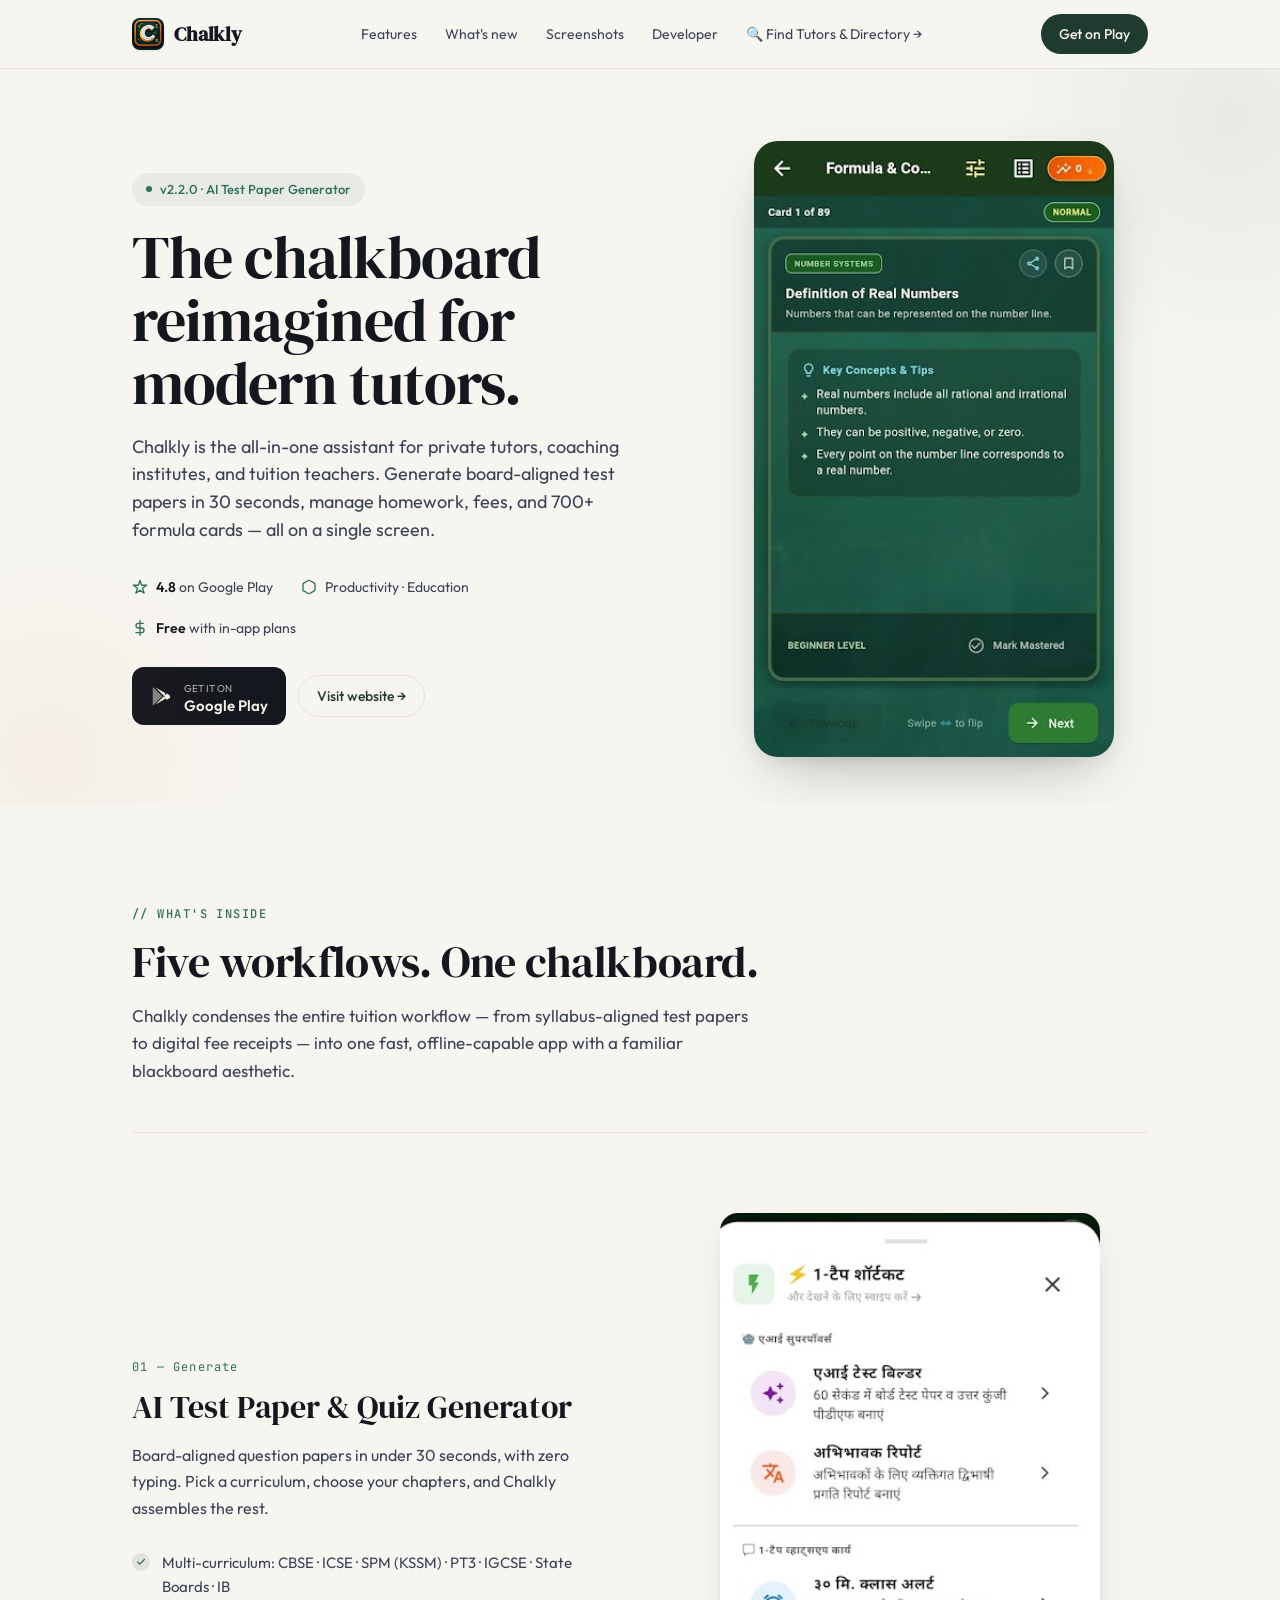
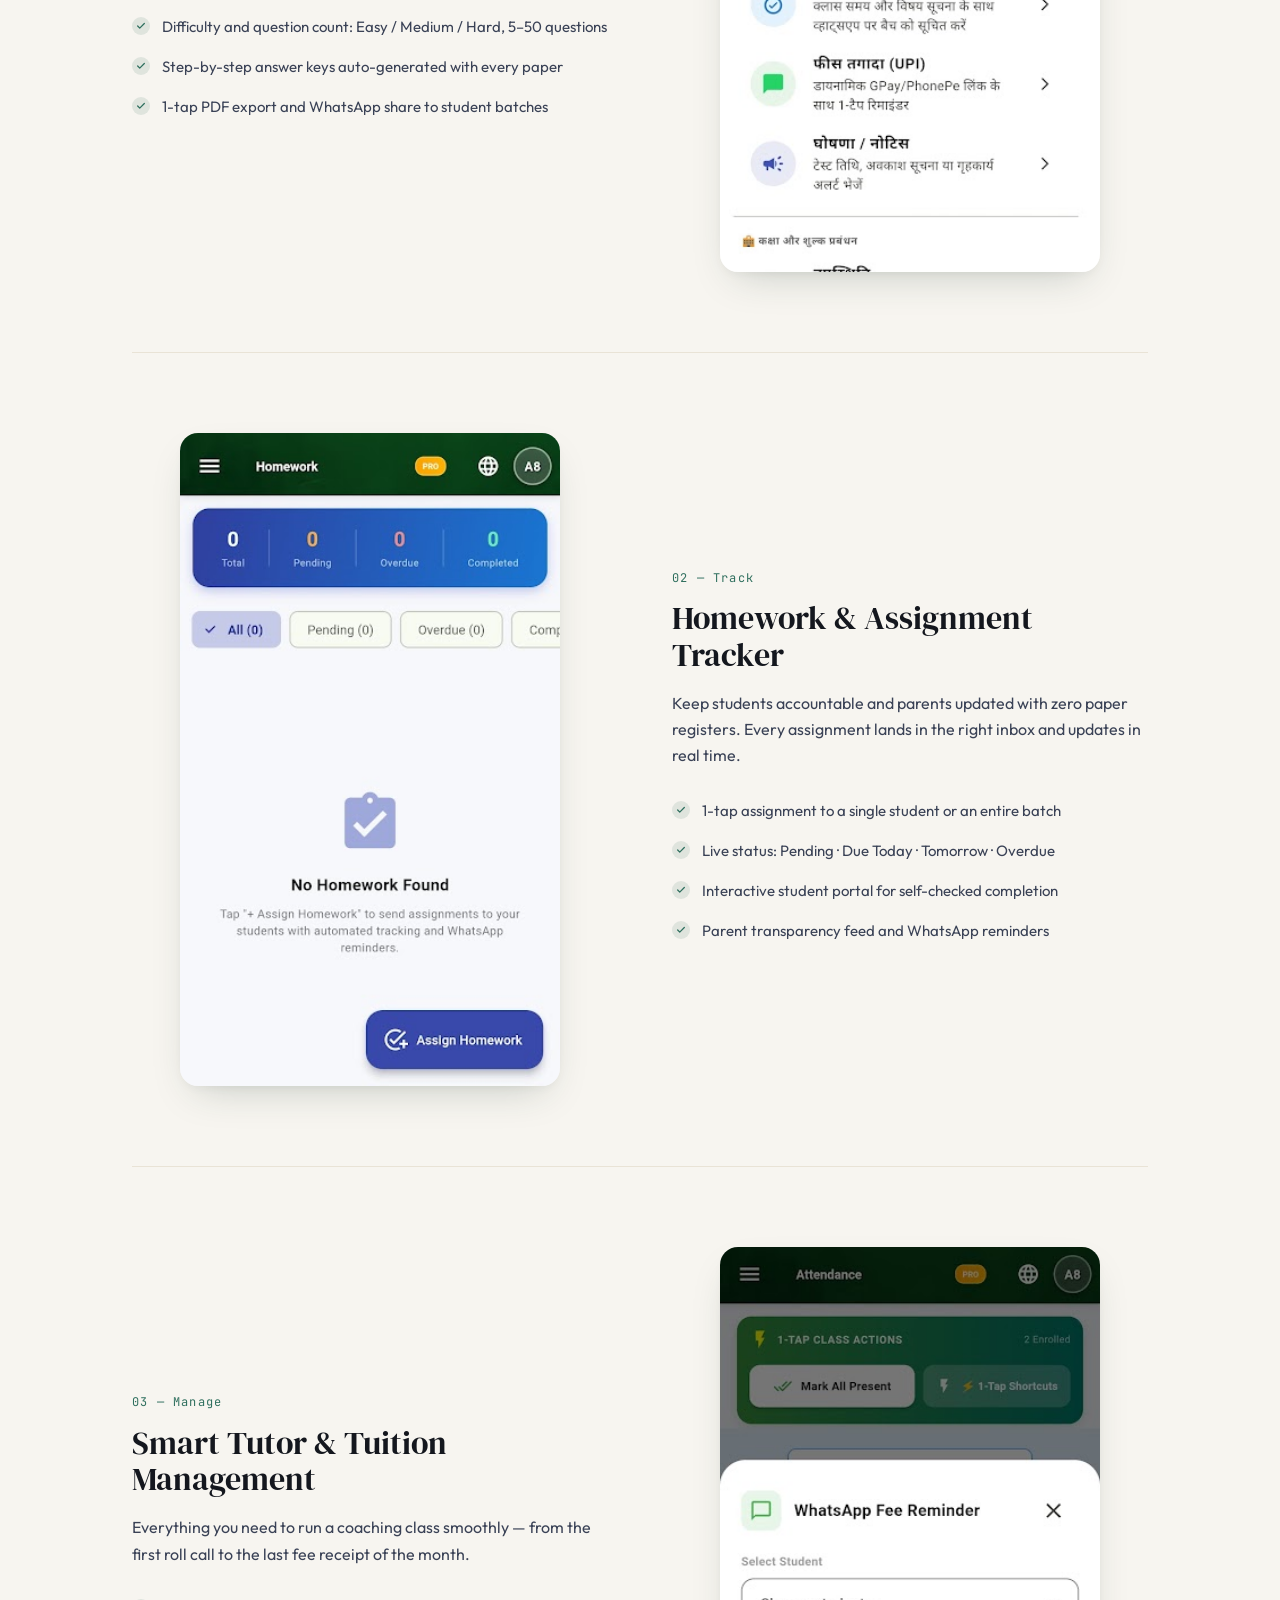
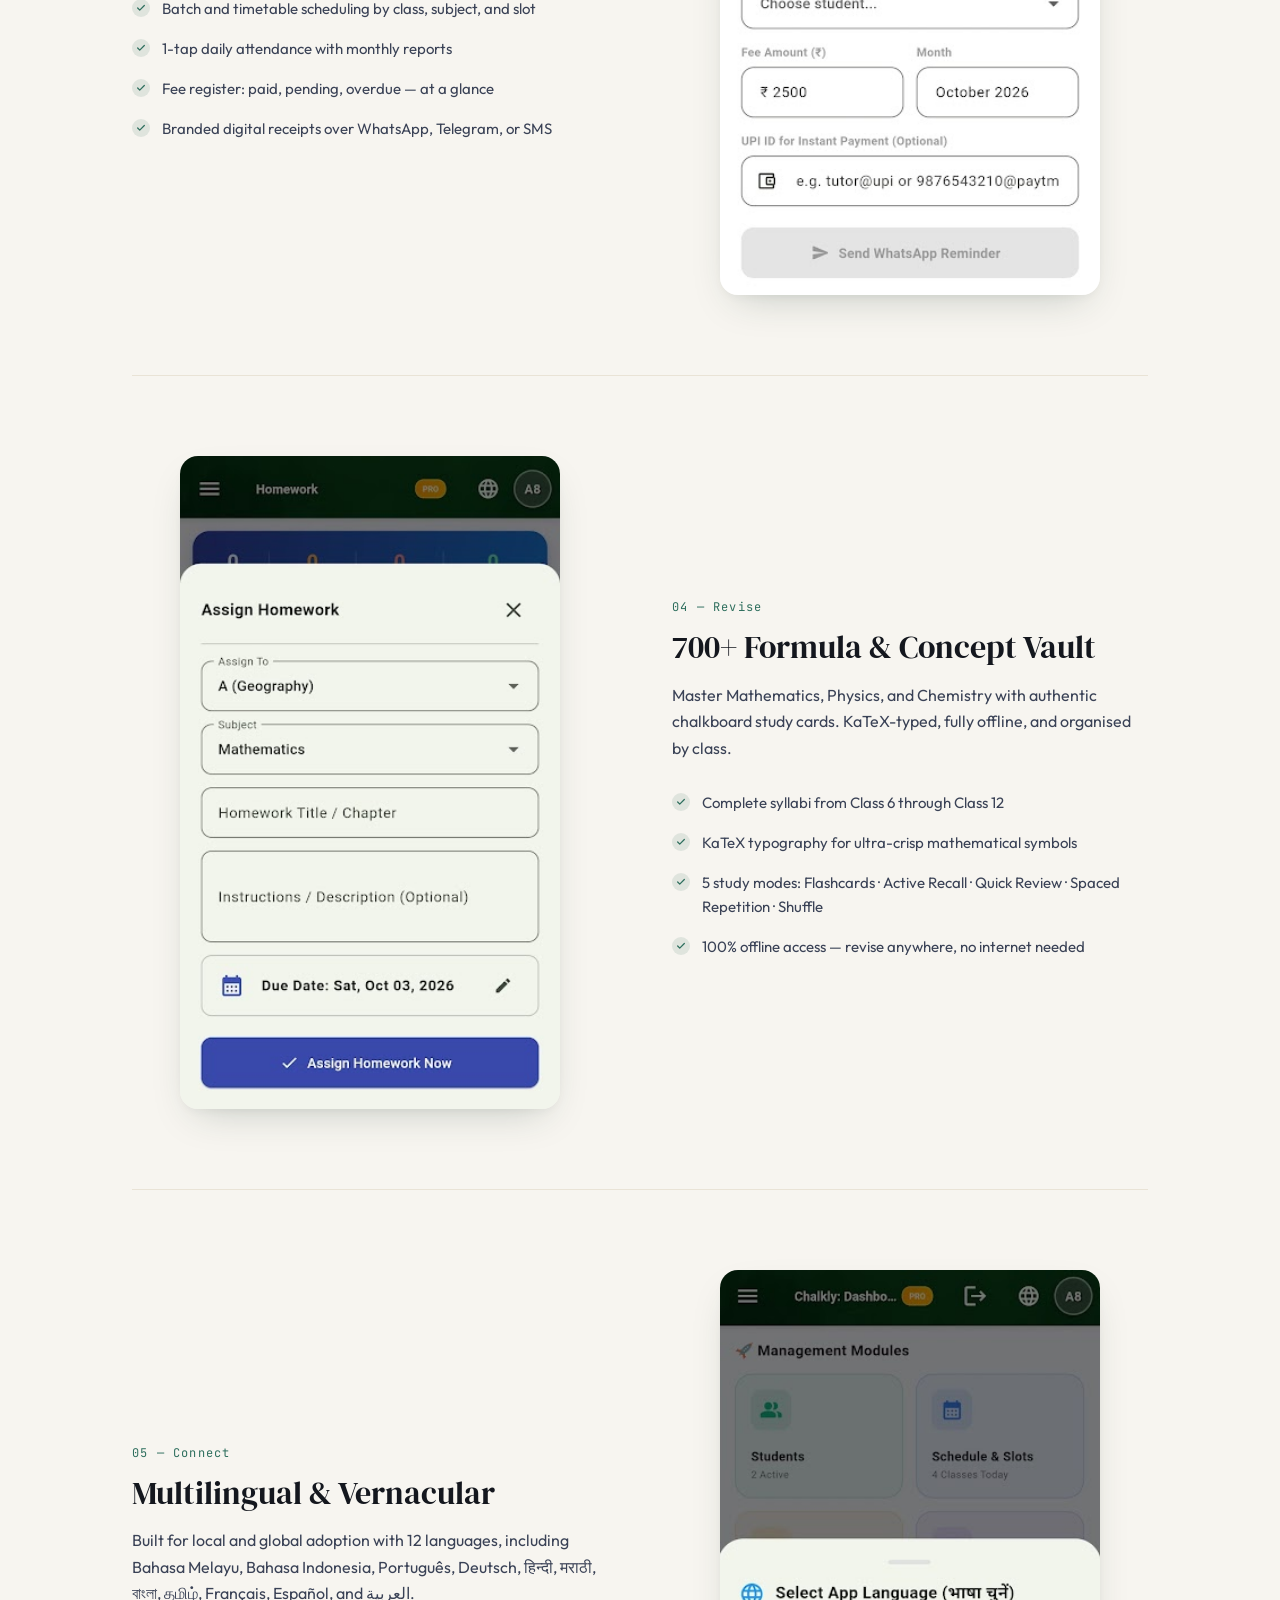
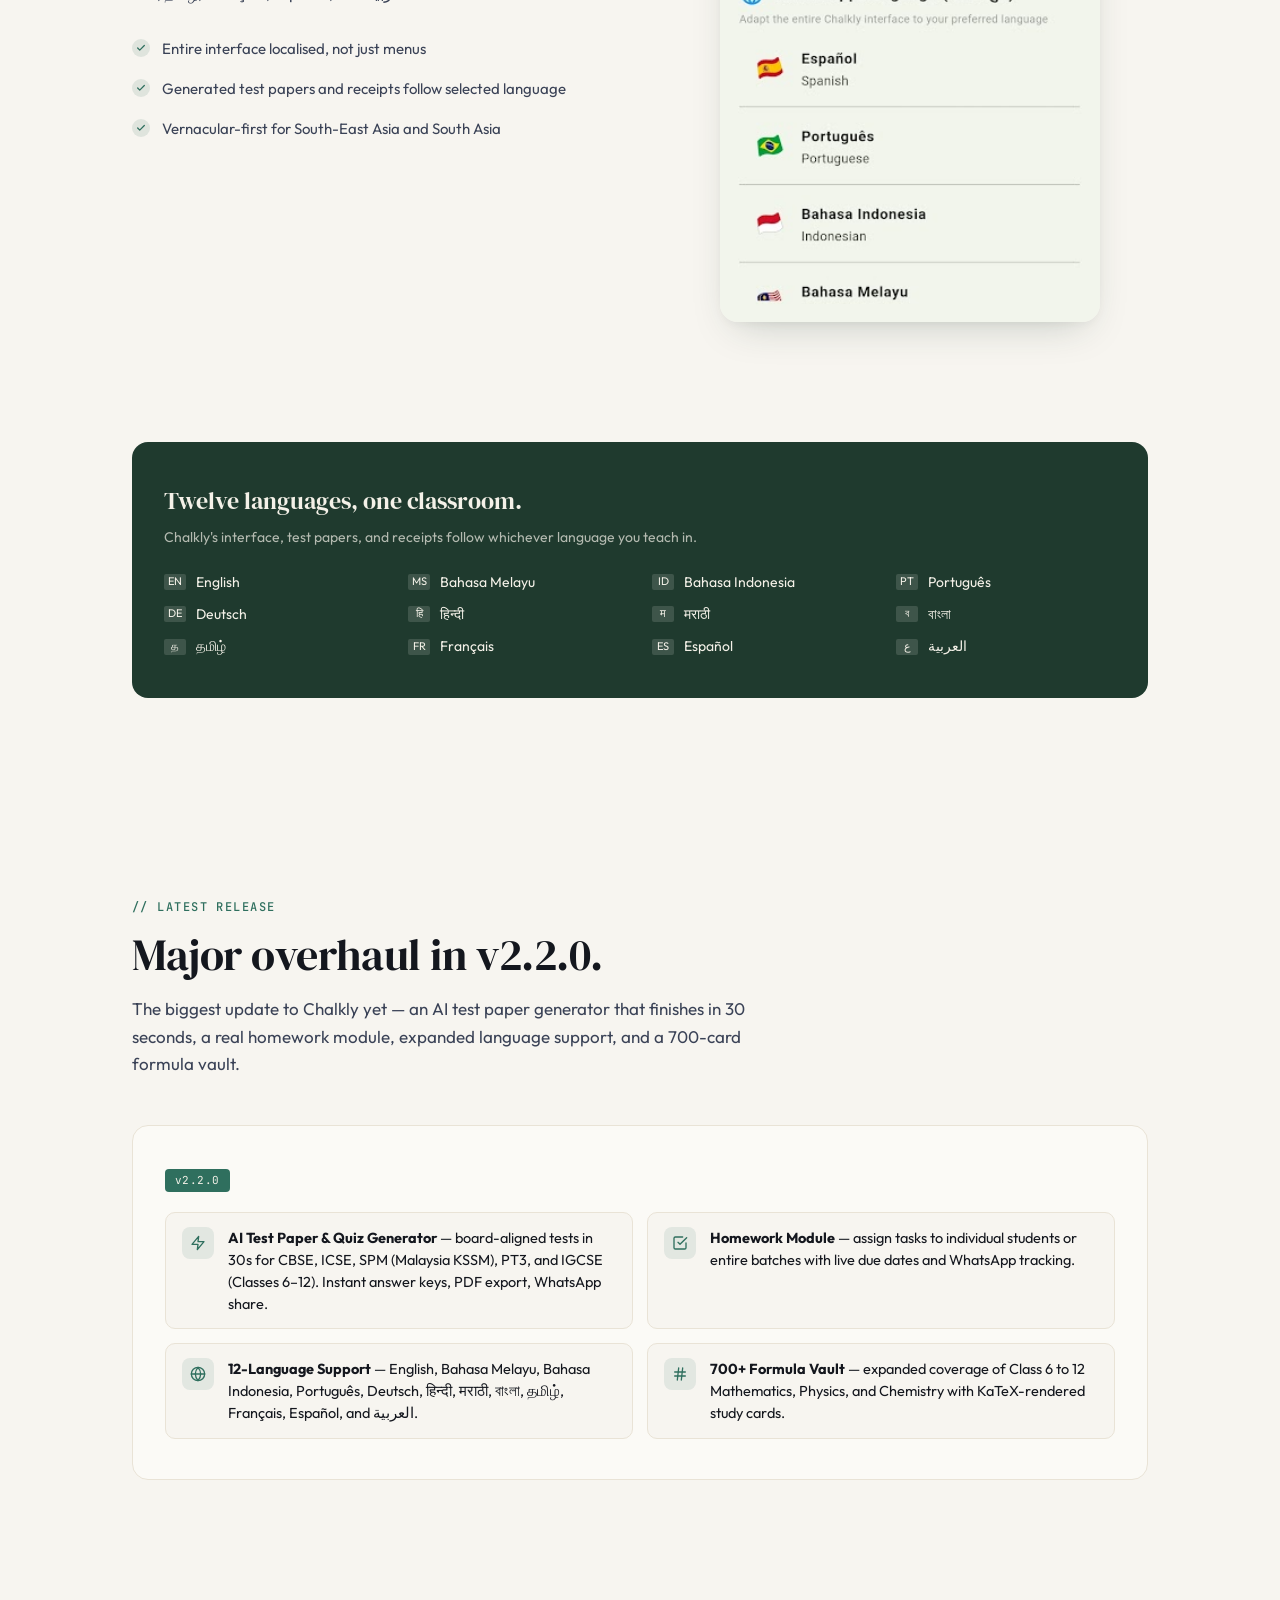
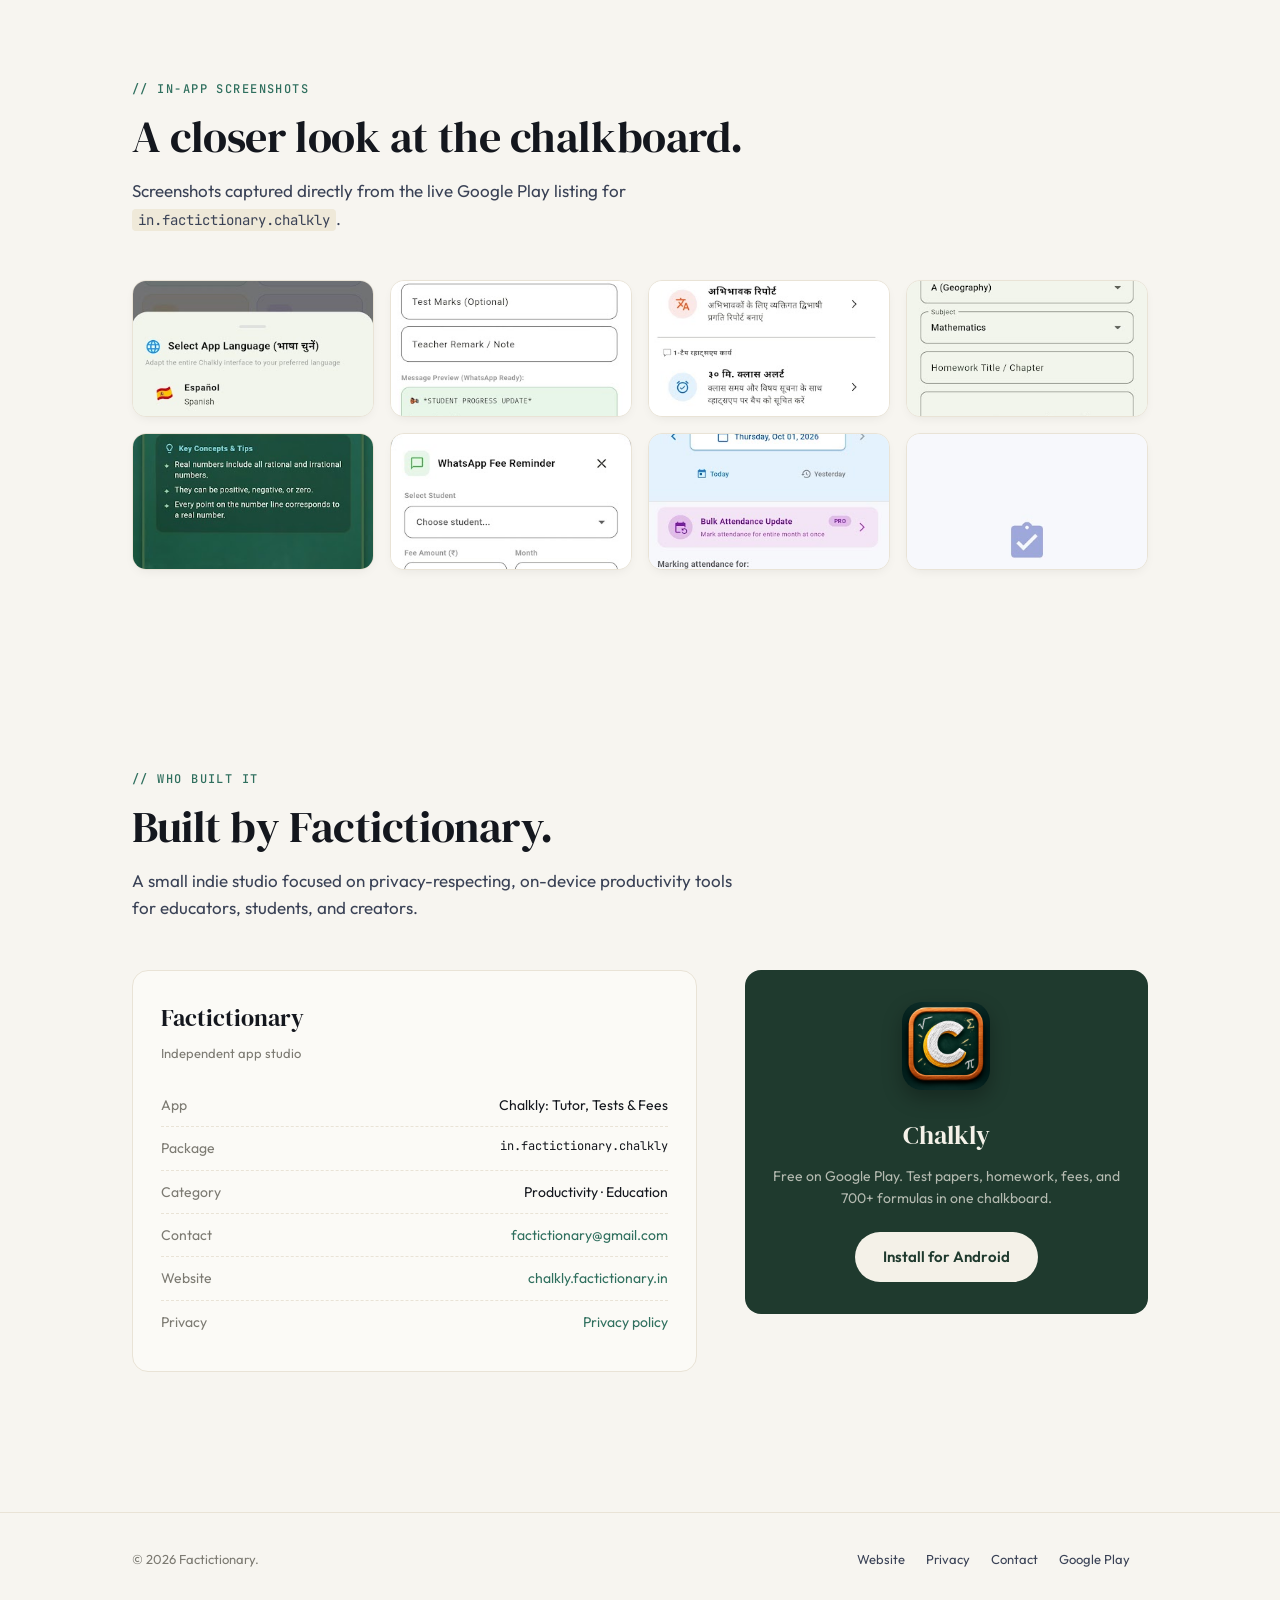
==== commit f0886bf8: "tutor dir" ====
--- a/index.html
+++ b/index.html
@@ -579,6 +579,9 @@
       <a href="#whats-new">What's new</a>
       <a href="#gallery">Screenshots</a>
       <a href="#developer">Developer</a>
+<a href="tutors.html" class="inline-flex items-center gap-1 font-semibold text-indigo-600 hover:text-indigo-700">
+  🔍 Find Tutors & Directory →
+</a>
     </nav>
     <a class="install-btn" href="https://play.google.com/store/apps/details?id=in.factictionary.chalkly" target="_blank" rel="noopener">Get on Play</a>
   </div>
